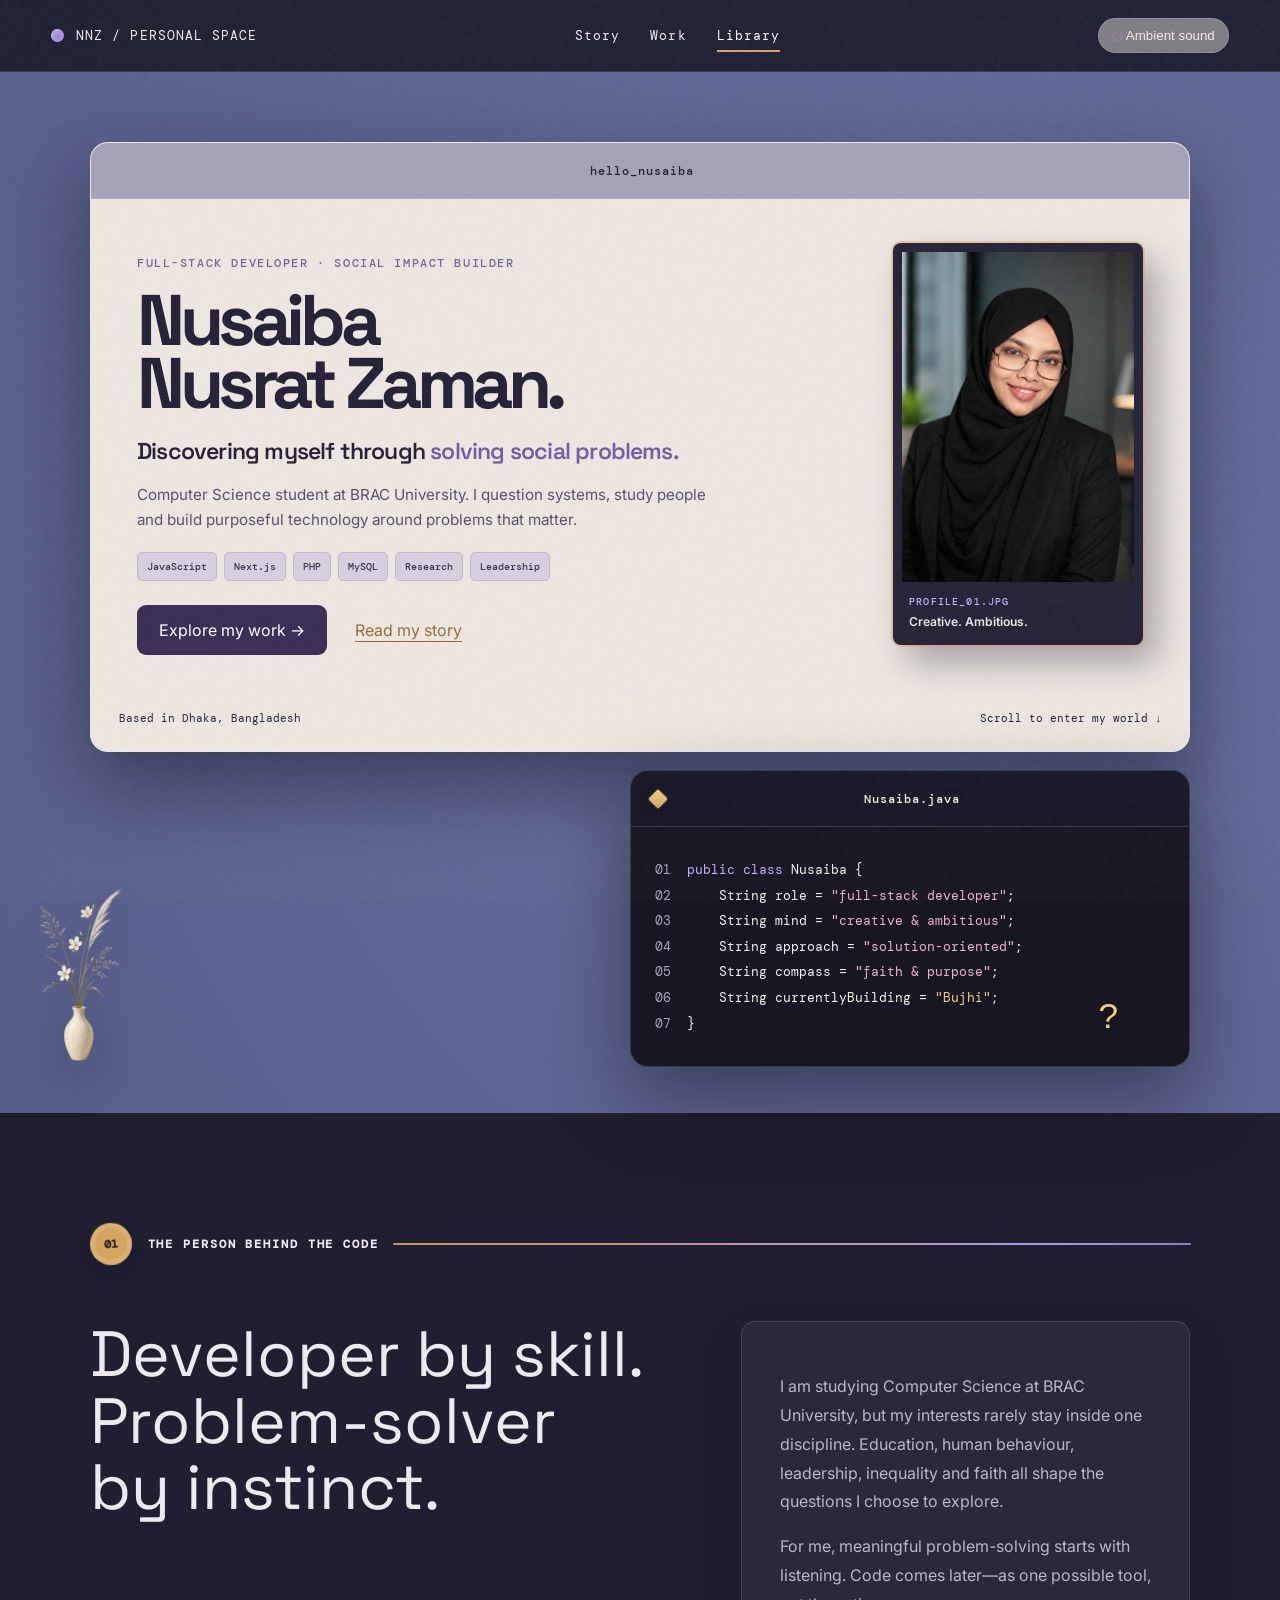
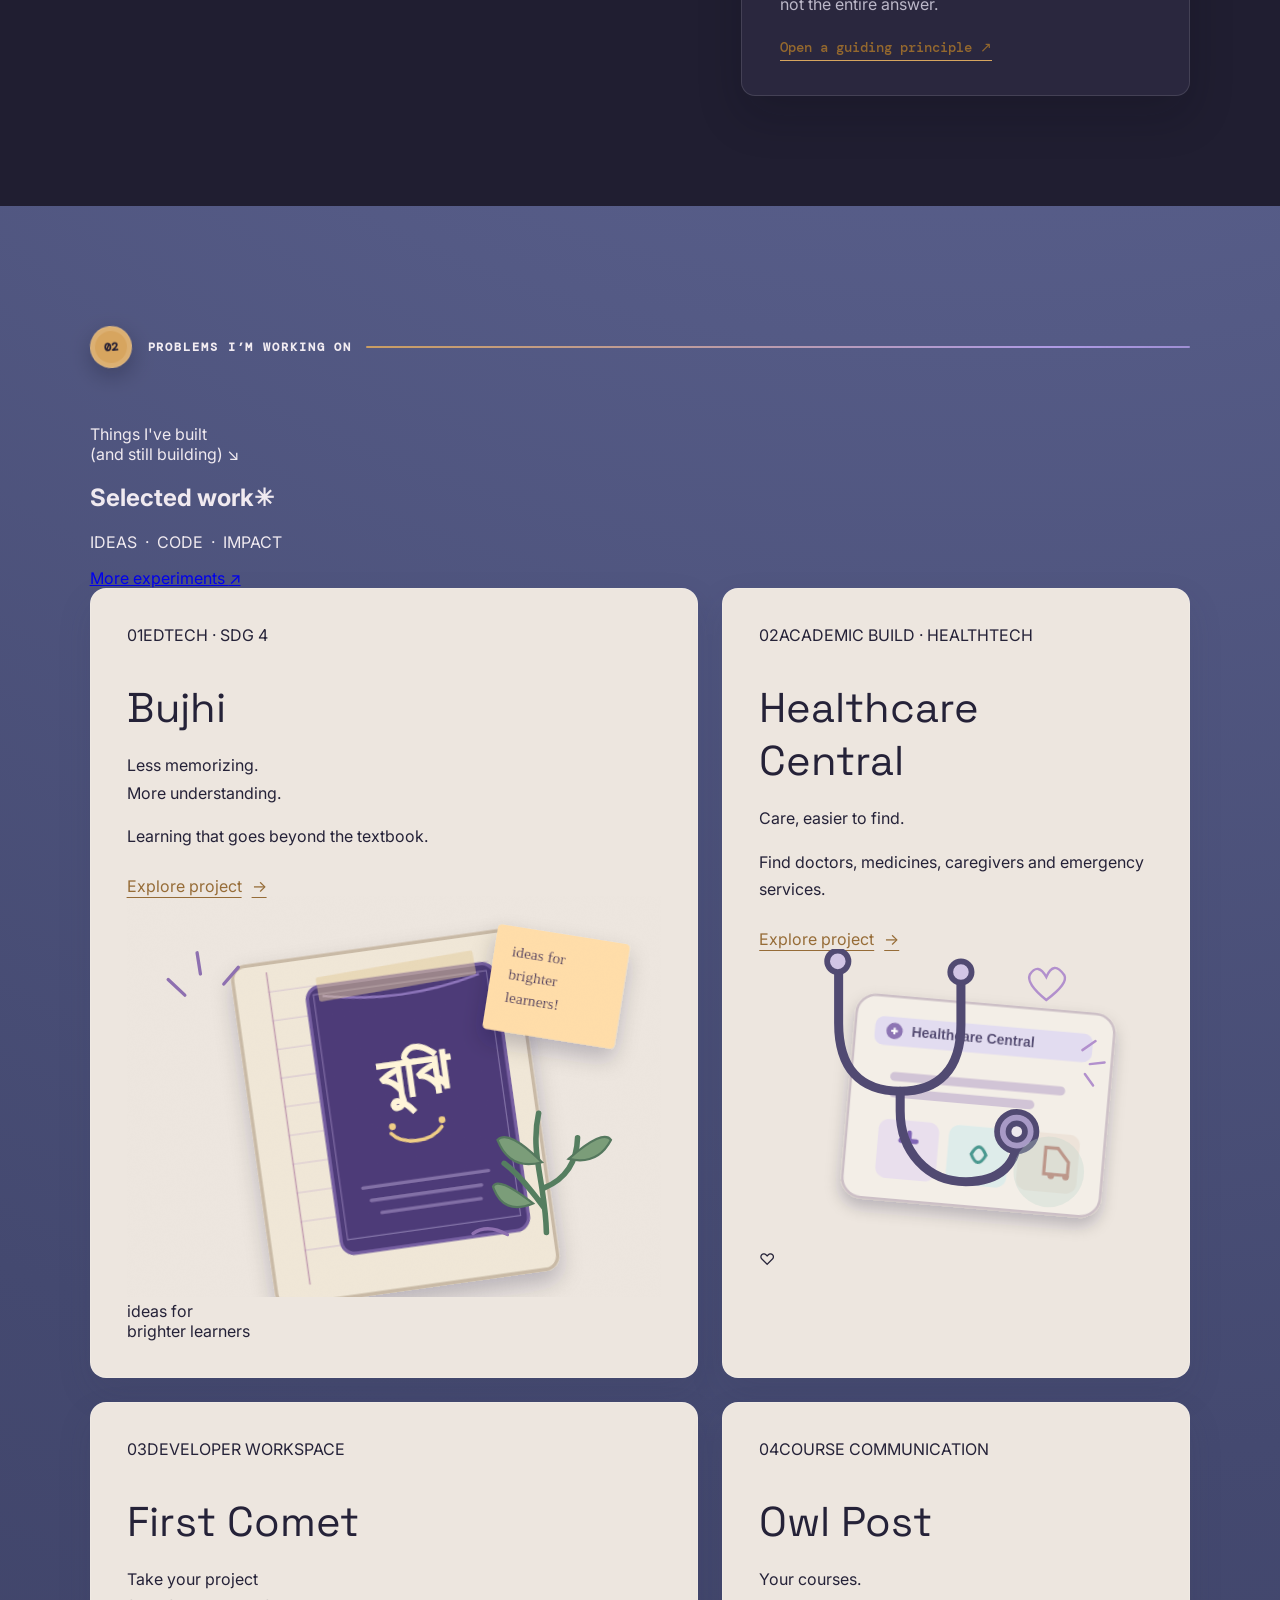
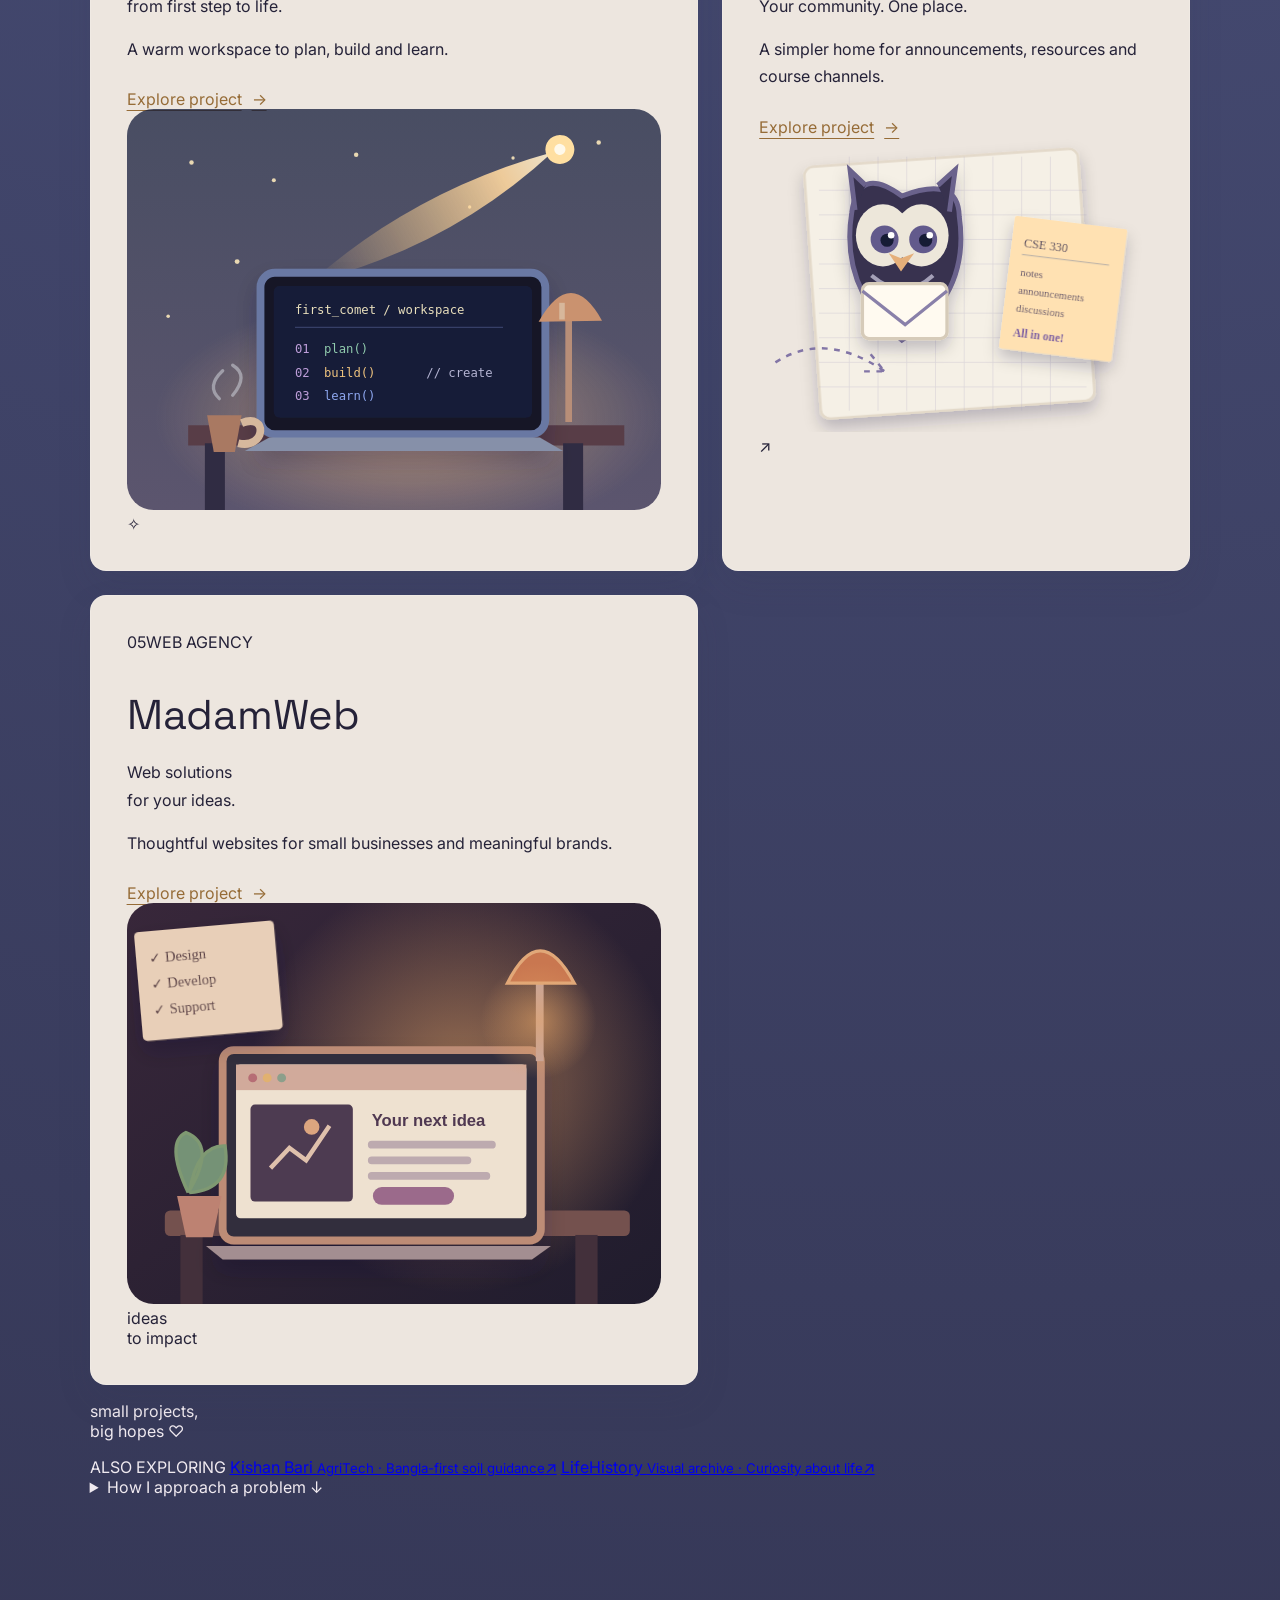
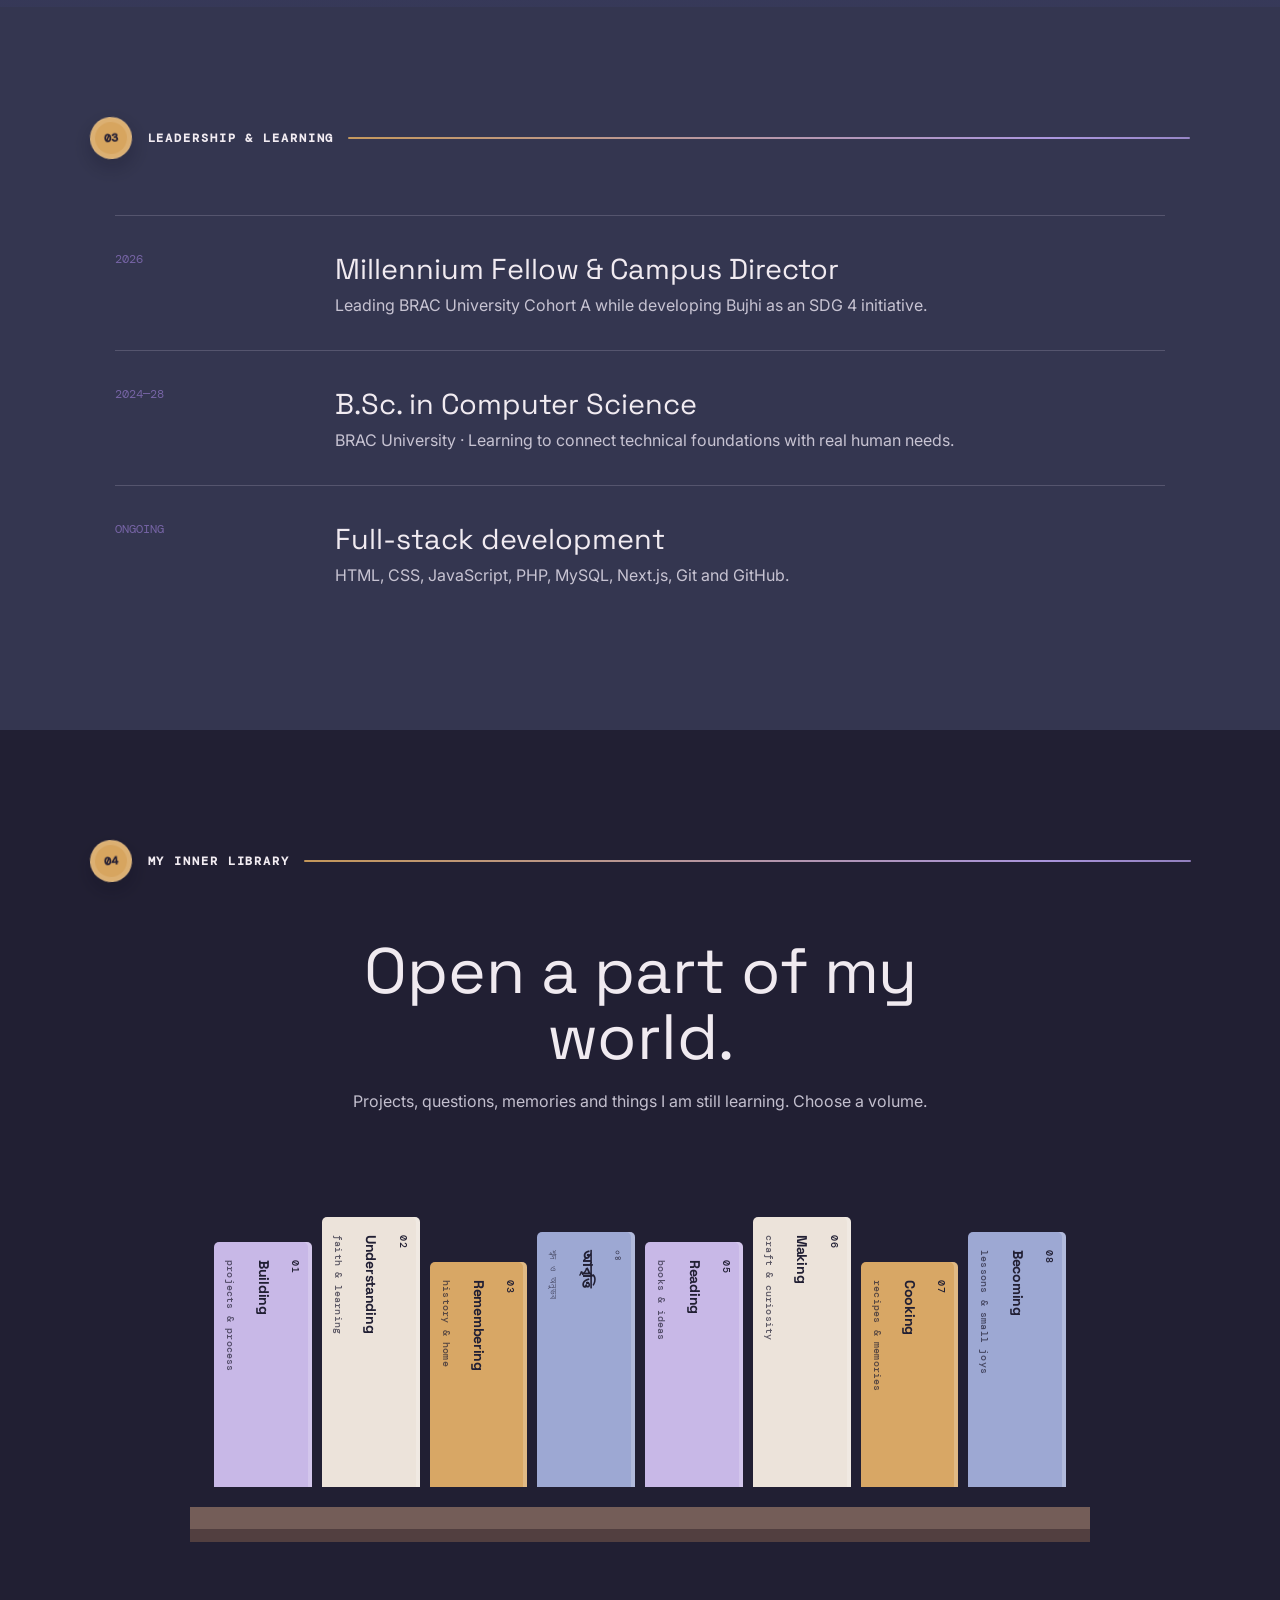
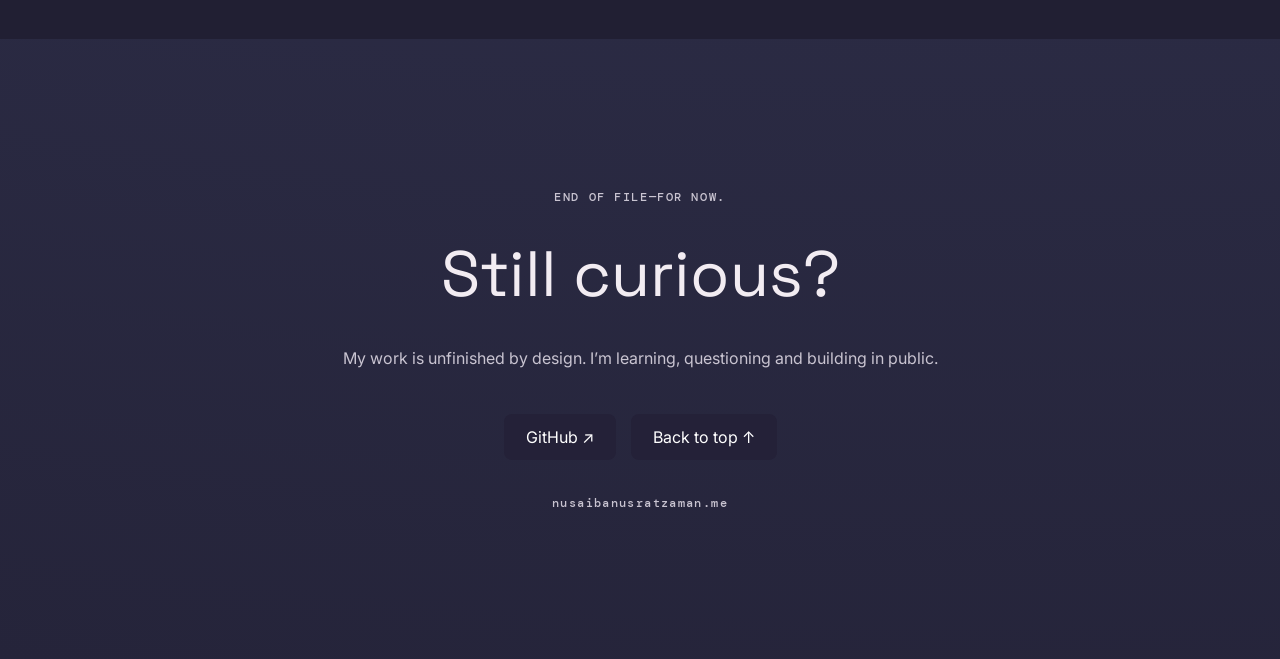
==== index.html @ 41da8a2a "Replace oversized work cards with five scrapbook project cards" ====
<!doctype html>
<html lang="en">
<head>
  <link rel="icon" type="image/png" sizes="512x512" href="/favicon.png">
  <link rel="shortcut icon" type="image/png" href="/favicon.png">
  <link rel="apple-touch-icon" sizes="512x512" href="/favicon.png">
  <link rel="canonical" href="https://nusaibanusratzaman.me/">
  <meta property="og:title" content="Nusaiba Nusrat Zaman — Full-Stack Developer">
<meta property="og:description" content="Discovering myself through solving social problems through technology, leadership and thoughtful action.">
<meta property="og:image" content="https://nusaibanusratzaman.me/assets/social-preview.png">
<meta property="og:url" content="https://nusaibanusratzaman.me/">
<meta property="og:type" content="website">

<meta name="twitter:card" content="summary_large_image">
<meta name="twitter:title" content="Nusaiba Nusrat Zaman — Full-Stack Developer">
<meta name="twitter:description" content="Discovering myself through solving social problems.">
<meta name="twitter:image" content="https://nusaibanusratzaman.me/assets/social-preview.png">
  <meta charset="UTF-8">
  <meta name="viewport" content="width=device-width, initial-scale=1">
  <meta name="description" content="Nusaiba Nusrat Zaman — full-stack developer exploring social problems through technology, leadership and thoughtful action.">
  <title>Nusaiba Nusrat Zaman — Full-Stack Developer</title>
  <link rel="preconnect" href="https://fonts.googleapis.com">
  <link rel="preconnect" href="https://fonts.gstatic.com" crossorigin>
  <link href="https://fonts.googleapis.com/css2?family=DM+Mono:wght@400;500&family=Inter:wght@400;500;600;700;800&family=Noto+Sans+Bengali:wght@400;600;700&family=Space+Grotesk:wght@500;600;700&display=swap" rel="stylesheet">
  <link rel="stylesheet" href="styles.css">
  <link rel="stylesheet" href="theme.css?v=section-label-3">
  <link rel="stylesheet" href="work-scrapbook.css?v=1">
</head>
<body>
  <div class="scroll-progress" id="scrollProgress" aria-hidden="true"></div>
  <div class="grain" aria-hidden="true"></div>
  <header class="topbar">
    <a class="brand" href="#home" aria-label="Go home"><span class="orb"></span>NNZ / PERSONAL SPACE</a>
    <nav aria-label="Main navigation">
      <a href="#story">Story</a><a href="#work">Work</a><a href="#thoughts">Library</a>
    </nav>
    <button class="sound-button" id="soundToggle" aria-pressed="false"><span>◌</span> Ambient sound</button>
  </header>

  <main id="home">
    <section class="hero section">
      <div class="hero-stage">
        <img class="left-vase" src="white-flower-vase.png" alt="" aria-hidden="true">
        <article class="window intro-window draggable-window" data-drag-label="Drag this window">
          <div class="window-bar intro-titlebar"><span aria-hidden="true"></span><span>hello_nusaiba</span></div>
          <div class="intro-body">
            <div class="hero-copy">
              <p class="eyebrow">FULL-STACK DEVELOPER · SOCIAL IMPACT BUILDER</p>
              <h1>Nusaiba<br>Nusrat Zaman.</h1>
              <p class="hero-belief">Discovering myself through <em>solving social problems.</em></p>
              <p class="lead">Computer Science student at BRAC University. I question systems, study people and build purposeful technology around problems that matter.</p>
              <div class="quick-skills"><span>JavaScript</span><span>Next.js</span><span>PHP</span><span>MySQL</span><span>Research</span><span>Leadership</span></div>
              <div class="hero-actions"><a class="primary" href="#work">Explore my work <span>→</span></a><a class="text-link" href="#story">Read my story</a></div>
            </div>
            <figure class="portrait-card">
              <div class="portrait-frame"><img src="assets/nusaiba-profile.jpg" alt="Portrait of Nusaiba Nusrat Zaman"></div>
              <figcaption><span>PROFILE_01.JPG</span><strong>Creative. Ambitious.</strong></figcaption>
            </figure>
          </div>
          <div class="window-foot"><span>Based in Dhaka, Bangladesh</span><span>Scroll to enter my world ↓</span></div>
        </article>

        <article class="window code-window draggable-window" aria-label="Developer profile" data-drag-label="Drag this window">
          <div class="window-bar dark code-titlebar"><span class="diamond-mark" aria-hidden="true"></span><span>Nusaiba.java</span><span></span></div>
          <pre><span class="muted">01</span>  <span class="violet">public class</span> Nusaiba {
<span class="muted">02</span>      String role = <span class="rose">"full-stack developer"</span>;
<span class="muted">03</span>      String mind = <span class="rose">"creative & ambitious"</span>;
<span class="muted">04</span>      String approach = <span class="rose">"solution-oriented"</span>;
<span class="muted">05</span>      String compass = <span class="rose">"faith & purpose"</span>;
<span class="muted">06</span>      String currentlyBuilding = <span class="gold">"Bujhi"</span>;
<span class="muted">07</span>  }</pre>
        </article>

        <button class="secret-star" id="secretStar" aria-label="A hidden surprise">?</button>
     <div class="secret-note" id="secretNote" role="status">
  Meh...
</div>
    </section>

    <section class="manifesto section" id="story">
      <div class="section-label"><span>01</span> THE PERSON BEHIND THE CODE</div>
      <div class="manifesto-grid">
        <h2>Developer by skill.<br>Problem-solver by instinct.</h2>
        <div>
          <p>I am studying Computer Science at BRAC University, but my interests rarely stay inside one discipline. Education, human behaviour, leadership, inequality and faith all shape the questions I choose to explore.</p>
          <p>For me, meaningful problem-solving starts with listening. Code comes later—as one possible tool, not the entire answer.</p>
          <button class="note-button" data-note="faith">Open a guiding principle ↗</button>
          <div class="principle-card" id="faith">
            <button aria-label="Close reflection">×</button>
            <span>SELECTED REFLECTION / 001</span>
            <blockquote>Faith gives direction to ambition: what I build should be useful, responsible and grounded in service rather than attention alone.</blockquote>
          </div>
        </div>
      </div>
    </section>


    <section class="work section scrapbook-work" id="work" aria-labelledby="selected-work-title">
      <div class="section-label"><span>02</span> PROBLEMS I’M WORKING ON</div>
      <div class="work-heading">
        <p class="work-margin-note" aria-hidden="true">Things I've built<br>(and still building) <span>↘</span></p>
        <div class="work-heading-copy">
          <h2 id="selected-work-title">Selected work<span class="work-sunburst" aria-hidden="true">✳</span></h2>
          <p>IDEAS &nbsp;·&nbsp; CODE &nbsp;·&nbsp; IMPACT</p>
        </div>
        <a class="work-see-all" href="#more-work">More experiments <span aria-hidden="true">↗</span></a>
      </div>

      <div class="project-grid scrapbook-grid" aria-label="Featured projects">
        <article class="project-card scrap-card scrap-bujhi" aria-labelledby="work-bujhi-title">
          <div class="paper-punch" aria-hidden="true"><i></i><i></i><i></i><i></i><i></i><i></i></div>
          <span class="scrap-tape tape-purple" aria-hidden="true"></span>
          <div class="scrap-topline"><span class="scrap-index">01</span><span>EDTECH · SDG 4</span></div>
          <div class="scrap-copy">
            <h3 id="work-bujhi-title">Bujhi</h3>
            <p class="scrap-tagline">Less memorizing.<br>More understanding.</p>
            <p class="scrap-description">Learning that goes beyond the textbook.</p>
            <a class="scrap-open" href="https://www.bujhi.page/" target="_blank" rel="noopener noreferrer" aria-label="Explore Bujhi (opens in new tab)">Explore project <span aria-hidden="true">→</span></a>
          </div>
          <img class="scrap-art" src="assets/work-bujhi.svg" alt="" loading="lazy" decoding="async">
          <span class="scrap-scribble scribble-bujhi" aria-hidden="true">ideas for<br>brighter learners</span>
        </article>

        <article class="project-card scrap-card scrap-health" aria-labelledby="work-health-title">
          <span class="scrap-tape tape-blue" aria-hidden="true"></span>
          <div class="scrap-topline"><span class="scrap-index">02</span><span>ACADEMIC BUILD · HEALTHTECH</span></div>
          <div class="scrap-copy">
            <h3 id="work-health-title">Healthcare<br>Central</h3>
            <p class="scrap-tagline">Care, easier to find.</p>
            <p class="scrap-description">Find doctors, medicines, caregivers and emergency services.</p>
            <a class="scrap-open" href="https://healthcare-system-m5q5.vercel.app/" target="_blank" rel="noopener noreferrer" aria-label="Explore Healthcare Central (opens in new tab)">Explore project <span aria-hidden="true">→</span></a>
          </div>
          <img class="scrap-art" src="assets/work-health.svg" alt="" loading="lazy" decoding="async">
          <span class="scrap-doodle health-heart" aria-hidden="true">♡</span>
        </article>

        <article class="project-card scrap-card scrap-comet" aria-labelledby="work-comet-title">
          <div class="scrap-topline"><span class="scrap-index">03</span><span>DEVELOPER WORKSPACE</span></div>
          <div class="scrap-copy">
            <h3 id="work-comet-title">First Comet</h3>
            <p class="scrap-tagline">Take your project<br>from first step to life.</p>
            <p class="scrap-description">A warm workspace to plan, build and learn.</p>
            <a class="scrap-open" href="https://firstcomet.awerminds.tech/" target="_blank" rel="noopener noreferrer" aria-label="Explore First Comet (opens in new tab)">Explore project <span aria-hidden="true">→</span></a>
          </div>
          <img class="scrap-art" src="assets/work-comet.svg" alt="" loading="lazy" decoding="async">
          <span class="scrap-comet-star" aria-hidden="true">✧</span>
        </article>

        <article class="project-card scrap-card scrap-owl" aria-labelledby="work-owl-title">
          <span class="scrap-clip" aria-hidden="true"></span>
          <div class="scrap-topline"><span class="scrap-index">04</span><span>COURSE COMMUNICATION</span></div>
          <div class="scrap-copy">
            <h3 id="work-owl-title">Owl Post</h3>
            <p class="scrap-tagline">Your courses.<br>Your community. One place.</p>
            <p class="scrap-description">A simpler home for announcements, resources and course channels.</p>
            <a class="scrap-open" href="https://awerminds.tech/owlpost/" target="_blank" rel="noopener noreferrer" aria-label="Explore Owl Post (opens in new tab)">Explore project <span aria-hidden="true">→</span></a>
          </div>
          <img class="scrap-art" src="assets/work-owl.svg" alt="" loading="lazy" decoding="async">
          <span class="scrap-airmail" aria-hidden="true">↗</span>
        </article>

        <article class="project-card scrap-card scrap-madam" aria-labelledby="work-madam-title">
          <span class="scrap-tape tape-coral" aria-hidden="true"></span>
          <div class="scrap-topline"><span class="scrap-index">05</span><span>WEB AGENCY</span></div>
          <div class="scrap-copy">
            <h3 id="work-madam-title">MadamWeb</h3>
            <p class="scrap-tagline">Web solutions<br>for your ideas.</p>
            <p class="scrap-description">Thoughtful websites for small businesses and meaningful brands.</p>
            <a class="scrap-open" href="https://madamweb.awerminds.tech/" target="_blank" rel="noopener noreferrer" aria-label="Explore MadamWeb (opens in new tab)">Explore project <span aria-hidden="true">→</span></a>
          </div>
          <img class="scrap-art" src="assets/work-madam.svg" alt="" loading="lazy" decoding="async">
          <span class="scrap-scribble scribble-madam" aria-hidden="true">ideas<br>to impact</span>
        </article>
      </div>

      <div class="work-after" id="more-work">
        <p class="work-after-note" aria-hidden="true">small projects,<br>big hopes ♡</p>
        <div class="other-work">
          <span class="other-work-label">ALSO EXPLORING</span>
          <a href="https://kishan-bari.vercel.app/" target="_blank" rel="noopener noreferrer">Kishan Bari <small>AgriTech · Bangla-first soil guidance</small><span aria-hidden="true">↗</span></a>
          <a href="https://lifehistory.nusaibanusratzaman.me" target="_blank" rel="noopener noreferrer">LifeHistory <small>Visual archive · Curiosity about life</small><span aria-hidden="true">↗</span></a>
        </div>
        <details class="work-process"><summary>How I approach a problem <span aria-hidden="true">↓</span></summary>
          <ol><li><b>Notice.</b> What feels unnecessarily difficult?</li><li><b>Question.</b> Who experiences the problem—and why?</li><li><b>Build.</b> What is the smallest useful intervention?</li><li><b>Learn.</b> What did reality prove wrong?</li></ol>
        </details>
      </div>
    </section>

    <section class="journey section">
      <div class="section-label"><span>03</span> LEADERSHIP & LEARNING</div>
      <div class="timeline">
        <article><time>2026</time><div><h3>Millennium Fellow & Campus Director</h3><p>Leading BRAC University Cohort A while developing Bujhi as an SDG 4 initiative.</p></div></article>
        <article><time>2024—28</time><div><h3>B.Sc. in Computer Science</h3><p>BRAC University · Learning to connect technical foundations with real human needs.</p></div></article>
        <article><time>ONGOING</time><div><h3>Full-stack development</h3><p>HTML, CSS, JavaScript, PHP, MySQL, Next.js, Git and GitHub.</p></div></article>
      </div>
    </section>

    <section class="books section" id="thoughts">
      <div class="section-label"><span>04</span> MY INNER LIBRARY</div>
      <div class="books-intro"><h2>Open a part of my world.</h2><p>Projects, questions, memories and things I am still learning. Choose a volume.</p></div>
      <div class="shelf personality-shelf" aria-label="Nusaiba's personal bookshelf">
        <a class="book b1" href="book.html?book=building"><span>01</span>Building<small>projects & process</small></a>
        <a class="book b2" href="book.html?book=understanding"><span>02</span>Understanding<small>faith & learning</small></a>
        <a class="book b3" href="book.html?book=remembering"><span>03</span>Remembering<small>history & home</small></a>
        <a class="book b4 bangla-book" href="book.html?book=reciting" lang="bn"><span>০৪</span>আবৃত্তি<small>শব্দ ও অনুভব</small></a>
        <a class="book b5" href="book.html?book=reading"><span>05</span>Reading<small>books & ideas</small></a>
        <a class="book b6" href="book.html?book=making"><span>06</span>Making<small>craft & curiosity</small></a>
        <a class="book b7 cooking-book" href="recipes.html"><span>07</span>Cooking<small>recipes & memories</small></a>
        <a class="book b8" href="book.html?book=becoming"><span>08</span>Becoming<small>lessons & small joys</small></a>
      </div>
    </section>

    <section class="contact section">
      <p class="eyebrow">END OF FILE—FOR NOW.</p>
      <h2>Still curious?</h2>
      <p>My work is unfinished by design. I’m learning, questioning and building in public.</p>
      <div class="contact-links"><a href="https://github.com/CodeArtisanNNZ" target="_blank" rel="noreferrer">GitHub ↗</a><a href="#home">Back to top ↑</a></div>
      <p class="visitor-line" id="visitorLine" hidden><span id="visitorCount">—</span> curious minds have visited</p>
      <p class="domain">nusaibanusratzaman.me</p>
    </section>
  </main>

  <div class="sound-panel" id="soundPanel">
    <span>AMBIENT SPACE</span>
    <button data-sound="brown">Brown noise</button><button data-sound="rain">Soft rain</button><button data-sound="wood">Wood chime</button>
    <label class="volume-control">Volume <input id="soundVolume" type="range" min="1" max="10" value="6" aria-label="Ambient sound volume"></label>
  </div>
  <script src="visitor-counter.js"></script>
  <script src="magic-effects.js?v=1"></script>
  <script src="script.js?v=ambient-fix-1"></script>
</body>
</html>
---- styles.css ----
:root{--peri:#b0b8dd;--cream:#f6ede4;--lav:#dedae7;--iris:#8b78b3;--slate:#43425d;--plum:#393653;--gold:#cfa26b;--ink:#29273d;--line:rgba(57,54,83,.22);--shadow:0 24px 55px rgba(45,43,72,.22)}*{box-sizing:border-box}html{scroll-behavior:smooth}body{margin:0;color:var(--plum);background:linear-gradient(135deg,#bac3e8 0%,#aeb7dc 46%,#c5c9e4 100%);font-family:Manrope,sans-serif;overflow-x:hidden}.grain{position:fixed;inset:0;pointer-events:none;opacity:.17;z-index:20;background-image:url("data:image/svg+xml,%3Csvg viewBox='0 0 180 180' xmlns='http://www.w3.org/2000/svg'%3E%3Cfilter id='n'%3E%3CfeTurbulence type='fractalNoise' baseFrequency='.9' numOctaves='4' stitchTiles='stitch'/%3E%3C/filter%3E%3Crect width='100%25' height='100%25' filter='url(%23n)' opacity='.22'/%3E%3C/svg%3E")}.topbar{height:72px;border-bottom:1px solid var(--line);display:flex;align-items:center;justify-content:space-between;padding:0 4vw;position:sticky;top:0;background:rgba(220,220,238,.8);backdrop-filter:blur(18px);z-index:15;font-family:"DM Mono",monospace;font-size:.82rem;letter-spacing:.08em}.brand{display:flex;gap:12px;align-items:center;color:inherit;text-decoration:none}.orb{width:13px;height:13px;border-radius:50%;background:var(--iris);box-shadow:inset 2px 2px 4px #bba8df}.topbar nav{display:flex;gap:30px}.topbar nav a,.sound-button{color:inherit;text-decoration:none}.sound-button{border:1px solid var(--line);background:rgba(246,237,228,.45);padding:9px 13px;border-radius:99px;cursor:pointer}.sound-button span{color:var(--iris)}.section{max-width:1440px;margin:auto;padding:110px 7vw}.hero{min-height:calc(100vh - 72px);padding-top:70px;position:relative}.desktop-rail{position:absolute;left:2vw;top:100px;width:90px;display:flex;flex-direction:column;gap:46px}.desktop-rail a{text-decoration:none;color:var(--plum);font-family:"DM Mono";font-size:.75rem;text-align:center}.folder-icon{font-size:2.2rem;color:var(--gold);display:block;margin-bottom:5px}.hero-stage{position:relative;max-width:1100px;margin:auto;min-height:650px}.window{background:var(--cream);border:1px solid rgba(255,255,255,.8);border-radius:18px;box-shadow:var(--shadow);overflow:hidden}.window-bar{height:56px;background:linear-gradient(90deg,var(--lav),#eee7ed);border-bottom:1px solid var(--line);display:grid;grid-template-columns:90px 1fr 30px;align-items:center;padding:0 20px;font:500 .78rem "DM Mono";letter-spacing:.08em}.window-bar>span:nth-child(2){text-align:center}.dots{display:flex;gap:8px}.dots i{width:13px;height:13px;border-radius:50%;background:#d47f8f;border:1px solid rgba(0,0,0,.13)}.dots i:nth-child(2){background:#edc476}.dots i:nth-child(3){background:#aaa7b4}.intro-window{width:73%;min-height:560px}.intro-body{padding:58px 64px 45px;position:relative}.portrait{float:right;margin:-25px -12px 24px 30px;width:124px;height:124px;border-radius:50%;border:7px solid #f4e7dd;background:radial-gradient(circle at 35% 25%,#cfc9e6,var(--iris));display:flex;flex-direction:column;align-items:center;justify-content:center;color:white;box-shadow:0 10px 24px rgba(67,66,93,.22)}.portrait span{font:2rem "Instrument Serif"}.portrait small{font:.5rem "DM Mono";letter-spacing:.12em}.eyebrow,.section-label,.tiny{font:500 .76rem "DM Mono";letter-spacing:.13em}.eyebrow{color:#74649d}.intro-body h1{font:400 clamp(3.2rem,6vw,6rem)/.94 "Instrument Serif";margin:20px 0 25px;letter-spacing:-.025em}.intro-body h1 em{color:var(--iris);font-weight:400}.lead{max-width:580px;font-size:1rem;line-height:1.75;color:#55516c}.hero-actions{display:flex;align-items:center;gap:28px;margin-top:35px}.primary{background:linear-gradient(110deg,#7660a8,#9f89ca);padding:15px 22px;color:white;border-radius:9px;text-decoration:none;min-width:190px;display:flex;justify-content:space-between}.text-link,.project-card a{color:#966c37;text-underline-offset:5px}.window-foot{height:48px;border-top:1px solid var(--line);padding:0 28px;display:flex;justify-content:space-between;align-items:center;font:.7rem "DM Mono"}.code-window{position:absolute;right:0;top:100px;width:45%;background:var(--slate);color:#f7f1ec}.window-bar.dark{background:rgba(34,33,55,.23);border-color:rgba(255,255,255,.15)}.code-window pre{margin:0;padding:34px 30px 40px;font:clamp(.72rem,1.2vw,.95rem)/2 "DM Mono";white-space:pre-wrap}.muted{color:#a7a6bc}.violet{color:#c7a9ff}.rose{color:#efb1cf}.gold{color:#f4d17e}.secret-star{position:absolute;right:6%;bottom:8%;border:0;background:none;color:#f2cf75;font-size:2.2rem;cursor:pointer;transition:.3s}.secret-star:hover{transform:rotate(90deg) scale(1.2)}.secret-note{position:absolute;right:0;bottom:0;background:var(--cream);border-radius:8px;padding:12px 16px;font:.7rem "DM Mono";opacity:0;transform:translateY(10px);transition:.3s;pointer-events:none}.secret-note.show{opacity:1;transform:none}.manifesto{background:var(--cream);max-width:none}.section-label{display:flex;align-items:center;gap:12px;margin-bottom:60px}.section-label span{color:var(--iris)}.manifesto-grid{max-width:1200px;margin:auto;display:grid;grid-template-columns:1.25fr 1fr;gap:90px}.manifesto h2,.books h2,.contact h2{font:400 clamp(2.7rem,5vw,5rem)/1.04 "Instrument Serif";margin:0}.manifesto-grid p,.books-intro p,.contact>p{line-height:1.8;color:#625e72}.note-button{border:0;border-bottom:1px solid var(--gold);background:transparent;color:#94682e;padding:4px 0;font:500 .85rem "DM Mono";cursor:pointer}.principle-card{max-width:620px;margin:50px auto 0;border:1px solid var(--line);background:#ebe4ef;padding:36px 45px;position:relative;display:none}.principle-card.open{display:block;animation:rise .45s ease}.principle-card button,.book-reader>button{position:absolute;right:18px;top:12px;border:0;background:none;font-size:1.6rem;cursor:pointer;color:var(--plum)}.principle-card span,.book-reader span{font:.68rem "DM Mono";letter-spacing:.12em}.principle-card blockquote{font:400 1.7rem/1.4 "Instrument Serif";margin:20px 0 0}.work{padding-top:120px}.project-grid{display:grid;grid-template-columns:1.3fr 1fr;gap:24px}.project-card{background:rgba(246,237,228,.88);border:1px solid rgba(255,255,255,.75);padding:36px;border-radius:16px;box-shadow:0 15px 35px rgba(57,54,83,.12);min-height:310px}.featured{grid-row:span 2}.project-top{display:flex;justify-content:space-between;font:.68rem "DM Mono";letter-spacing:.12em}.project-number{font:2rem "Instrument Serif";color:var(--iris)}.project-card h3{font:400 2.6rem "Instrument Serif";margin:36px 0 18px}.project-card p{line-height:1.7}.project-thesis{font:400 2.2rem/1.1 "Instrument Serif";color:#7462a1}.tags{display:flex;gap:8px;flex-wrap:wrap;margin:28px 0}.tags span{border:1px solid var(--line);border-radius:99px;padding:6px 10px;font:.65rem "DM Mono"}.project-card a{display:inline-flex;gap:10px;margin-top:10px}.idea-card{background:var(--slate);color:#f4edf1}.idea-card ol{list-style:none;padding:0;margin:25px 0 0}.idea-card li{display:grid;grid-template-columns:80px 1fr;gap:20px;padding:14px 0;border-bottom:1px solid rgba(255,255,255,.16)}.idea-card b{color:#e0bd76}.idea-card span{font-size:.83rem;line-height:1.5;color:#d5d2df}.journey{background:rgba(218,218,234,.45);max-width:none}.timeline{max-width:1050px;margin:auto}.timeline article{display:grid;grid-template-columns:180px 1fr;gap:40px;padding:35px 0;border-top:1px solid var(--line)}.timeline time{font:.75rem "DM Mono";color:#7664a5}.timeline h3{font:400 1.8rem "Instrument Serif";margin:0 0 8px}.timeline p{margin:0;color:#625e72}.books{background:var(--cream);max-width:none}.books-intro{text-align:center;max-width:700px;margin:0 auto 65px}.shelf{max-width:900px;margin:auto;min-height:315px;display:flex;align-items:flex-end;justify-content:center;gap:8px;border-bottom:22px solid #745d58;box-shadow:0 13px 0 #523f40}.book{border:0;border-radius:5px 5px 0 0;padding:25px 12px;writing-mode:vertical-rl;transform:rotate(180deg);font:500 .78rem/1.5 "DM Mono";letter-spacing:.06em;cursor:pointer;transition:.3s;box-shadow:inset -4px 0 rgba(255,255,255,.2)}.book:hover,.book:focus{transform:rotate(180deg) translateY(12px)}.b1{height:240px;background:#8b78b3;color:white}.b2{height:275px;background:#cfa26b;color:#3c3540}.b3{height:220px;background:#43425d;color:white}.b4{height:260px;background:#d6bccc;color:#453c51}.book-reader{display:none;max-width:720px;margin:60px auto 0;padding:45px 55px;background:#ede5ee;border:1px solid var(--line);position:relative}.book-reader.open{display:block;animation:rise .4s ease}.book-reader h3{font:400 2.5rem "Instrument Serif";margin:22px 0 12px}.book-reader p{line-height:1.8}.contact{text-align:center;min-height:620px;display:flex;flex-direction:column;justify-content:center}.contact h2{margin:20px 0}.contact-links{display:flex;gap:15px;justify-content:center;margin:25px}.contact-links a{background:var(--plum);color:white;padding:13px 22px;text-decoration:none;border-radius:8px}.domain{font:500 .72rem "DM Mono"!important;letter-spacing:.12em}.sound-panel{position:fixed;right:25px;bottom:25px;z-index:18;background:rgba(57,54,83,.94);color:white;border-radius:14px;padding:18px;box-shadow:var(--shadow);display:none;grid-template-columns:1fr 1fr;gap:8px}.sound-panel.open{display:grid}.sound-panel span{grid-column:1/-1;font:.62rem "DM Mono";letter-spacing:.12em;margin-bottom:4px}.sound-panel button{border:1px solid rgba(255,255,255,.2);background:transparent;color:white;border-radius:6px;padding:8px;cursor:pointer}.sound-panel button.active{background:var(--iris)}@keyframes rise{from{opacity:0;transform:translateY(12px)}to{opacity:1;transform:none}}@media(max-width:900px){.topbar nav{display:none}.section{padding:80px 6vw}.desktop-rail{display:none}.hero-stage{min-height:auto}.intro-window{width:100%}.code-window{position:relative;width:88%;margin:-20px 0 0 auto;top:auto}.intro-body{padding:42px 32px}.portrait{width:100px;height:100px}.manifesto-grid,.project-grid{grid-template-columns:1fr;gap:35px}.featured{grid-row:auto}.hero{padding-top:35px}.timeline article{grid-template-columns:100px 1fr}}@media(max-width:560px){.topbar{height:62px;padding:0 16px}.brand{font-size:.67rem}.sound-button{font-size:.65rem}.section{padding:65px 20px}.intro-body h1{font-size:3rem}.portrait{float:none;margin:-5px 0 25px}.hero-actions{align-items:flex-start;flex-direction:column}.code-window{width:96%;margin-top:-10px}.window-bar{grid-template-columns:70px 1fr 20px;padding:0 12px}.manifesto-grid{gap:25px}.project-card{padding:28px 22px}.timeline article{grid-template-columns:1fr;gap:10px}.shelf{justify-content:flex-start;overflow-x:auto;padding-left:20px}.book-reader{padding:38px 25px}.sound-panel{left:15px;right:15px;bottom:15px}}
---- theme.css ----
:root{--peri:#555c86;--cream:#f1e9e2;--lav:#8f90ad;--iris:#a58dde;--slate:#211f34;--plum:#242138;--gold:#d7a55f;--ink:#171522;--line:rgba(230,225,240,.18);--shadow:0 30px 80px rgba(13,12,24,.48)}
body{background:radial-gradient(circle at 76% 8%,#686f9f 0,#444970 38%,#25243a 100%);font-family:Inter,sans-serif}.topbar{background:rgba(25,24,40,.88);color:#f3edf2;border-color:rgba(255,255,255,.12)}.hero{color:#f4edf1}.hero-stage{min-height:820px}.window{border-color:rgba(255,255,255,.16)}.intro-window{width:82%;min-height:610px;background:#eee7e1;color:#242138}.window-bar{background:#a4a2b9}.intro-body{padding:44px 46px 38px;display:grid;grid-template-columns:minmax(0,1fr) 250px;gap:38px;align-items:center}.intro-body h1,.manifesto h2,.books h2,.contact h2,.principle-card blockquote,.project-number,.project-card h3,.project-thesis,.timeline h3,.book-reader h3{font-family:"Space Grotesk",sans-serif}.intro-body h1{font-size:clamp(3.1rem,5.6vw,5.8rem);font-weight:700;line-height:.88;letter-spacing:-.075em;margin:18px 0 22px}.hero-belief{max-width:600px;font:600 clamp(1.15rem,1.8vw,1.55rem)/1.25 "Space Grotesk";letter-spacing:-.035em;margin:0 0 16px}.hero-belief em{color:#745ca6;font-style:normal}.lead{font-size:.95rem;line-height:1.65}.portrait-card{position:relative;z-index:2;margin:0;transform:rotate(2deg);background:#262338;padding:9px 9px 16px;border-radius:7px;box-shadow:14px 18px 35px rgba(30,27,49,.28);align-self:start}.portrait-frame{height:330px;overflow:hidden;background:#191724}.portrait-frame img{width:100%;height:100%;display:block;object-fit:cover;object-position:center 22%;filter:saturate(.9) contrast(1.03)}.portrait-card figcaption{color:#e9e3e9;padding:13px 7px 0;display:flex;flex-direction:column;gap:6px}.portrait-card figcaption span{font:500 .61rem "DM Mono";letter-spacing:.12em;color:#c9b0ff}.portrait-card figcaption strong{font:600 .76rem Inter,sans-serif}.quick-skills{display:flex;flex-wrap:wrap;gap:7px;margin-top:20px}.quick-skills span{font:500 .65rem "DM Mono";padding:7px 9px;border-radius:5px;background:#d7d0df;color:#3a3250;border:1px solid #c2b8cc}.hero-actions{margin-top:24px}.primary{background:#392e55}.code-window{right:-2%;top:500px;width:43%;background:#171622}.code-window pre{padding:30px 24px;font-size:clamp(.67rem,1vw,.84rem)}.manifesto{background:#201e31;color:#eee8ef}.manifesto-grid p{color:#bbb7c8}.principle-card{background:#2d2941;border-color:rgba(255,255,255,.15)}.work{color:#f0eaf0}.project-card{background:#ede6df;color:#252238;border-color:rgba(255,255,255,.16)}.idea-card{background:#171622;color:#eee8ef}.journey{background:#343650;color:#f1ebf1}.timeline p{color:#c7c3d2}.books{background:#211f33;color:#f0eaf0}.books-intro p{color:#c3bfce}.book-reader{background:#302d45}.contact{color:#f2ecf2}.contact>p{color:#c9c4d1}.sound-panel{background:rgba(20,18,31,.97)}.section-label{color:var(--gold)}
@media(max-width:900px){.intro-window{width:100%}.intro-body{grid-template-columns:minmax(0,1fr) 210px;padding:38px 30px}.portrait-frame{height:290px}.code-window{width:76%;right:auto;margin-left:auto;top:auto}}
@media(max-width:660px){.intro-body{grid-template-columns:1fr}.portrait-card{grid-row:1;width:min(78vw,280px);justify-self:center;transform:rotate(1deg)}.portrait-frame{height:340px}.intro-body h1{font-size:3.25rem}.hero-belief{font-size:1.15rem}.window-foot{height:auto;min-height:48px;gap:12px;padding:12px 18px;align-items:flex-start;flex-direction:column}.code-window{width:96%}}

.hero-flowers{position:absolute;width:155px;height:auto;right:-28px;bottom:8px;z-index:5;opacity:.72;pointer-events:none;filter:drop-shadow(0 12px 18px rgba(10,9,20,.2));animation:flowerFloat 8s ease-in-out infinite}.intro-window,.code-window{position:relative;z-index:3}.secret-star,.secret-note{z-index:7}.books{position:relative;overflow:hidden}.shelf-flowers{position:absolute;width:135px;height:auto;right:-38px;bottom:5px;opacity:.38;pointer-events:none;transform:scaleX(-1);filter:saturate(.85)}.portrait-card{box-shadow:0 0 0 2px rgba(215,165,95,.45),14px 18px 35px rgba(30,27,49,.34)}@keyframes flowerFloat{0%,100%{transform:translateY(0) rotate(-1deg)}50%{transform:translateY(-4px) rotate(1deg)}}@media(max-width:900px){.hero-flowers{width:120px;right:-12px;bottom:-20px}.shelf-flowers{width:110px;right:-36px}}@media(max-width:560px){.hero-flowers{width:92px;right:-8px;bottom:-30px;opacity:.6}.shelf-flowers{opacity:.25}}

.hero-flowers,.shelf-flowers{display:none}.left-vase{position:absolute;width:145px;height:auto;left:-82px;bottom:-2px;z-index:5;pointer-events:none;filter:drop-shadow(0 14px 20px rgba(8,7,16,.24))}.manifesto-grid>div{background:#2a273e;border:1px solid rgba(255,255,255,.12);border-radius:14px;padding:34px 38px;box-shadow:0 20px 45px rgba(10,9,20,.2)}.principle-card{max-width:none;margin:26px 0 0;padding:28px 32px;background:#37324d;border-radius:10px}.principle-card blockquote{font-size:1.12rem;line-height:1.55}.principle-card.open{display:block}@media(max-width:900px){.left-vase{width:110px;left:-32px;bottom:-45px}.manifesto-grid>div{padding:28px}}@media(max-width:560px){.left-vase{width:82px;left:-18px;bottom:-48px}.manifesto-grid>div{padding:24px 20px}}

/* Stable layout: prevent the floating code card from entering the About section. */
.hero-stage{min-height:680px}
.intro-window{position:relative;z-index:3}
.code-window{position:absolute;z-index:4;right:-2%;top:125px;width:43%}
.left-vase{width:118px;left:-70px;bottom:3px}
.manifesto{position:relative;z-index:2}
.manifesto-grid{align-items:start}
.manifesto-grid>h2{position:relative;z-index:1}
@media(max-width:900px){.hero-stage{min-height:auto}.code-window{position:relative;right:auto;top:auto;width:76%;margin:-18px 0 0 auto}.left-vase{width:95px;left:-25px;bottom:-35px}}
@media(max-width:560px){.code-window{width:96%}.left-vase{width:72px;left:-10px;bottom:-35px}}

/* Interaction layer */
.scroll-progress{position:fixed;inset:0 0 auto;height:3px;background:linear-gradient(90deg,var(--gold),#b9a2ef);transform:scaleX(0);transform-origin:left;z-index:100;pointer-events:none}
.reveal-item{opacity:0;transform:translateY(28px);transition:opacity .7s ease,transform .7s cubic-bezier(.2,.8,.2,1)}.reveal-item.revealed{opacity:1;transform:none}.project-grid .reveal-item:nth-child(2){transition-delay:.1s}.project-grid .reveal-item:nth-child(3){transition-delay:.2s}
.topbar nav a{position:relative}.topbar nav a:after{content:"";position:absolute;left:0;right:100%;bottom:-8px;height:2px;background:var(--gold);transition:right .25s ease}.topbar nav a:hover:after,.topbar nav a.active:after{right:0}.topbar nav a.active{color:#fff}
.draggable-window{transform:translate(var(--drag-x,0),var(--drag-y,0));transition:box-shadow .22s ease}.draggable-window .window-bar{cursor:grab;touch-action:none;user-select:none}.draggable-window.dragging{box-shadow:0 40px 95px rgba(8,7,18,.62)}.draggable-window.dragging .window-bar{cursor:grabbing}
.project-card{transition:border-color .25s ease,box-shadow .25s ease;position:relative;overflow:hidden}.project-card:before{content:"";position:absolute;inset:0;background:linear-gradient(120deg,transparent,rgba(255,255,255,.16),transparent);opacity:0;transition:opacity .25s;pointer-events:none}.project-card:hover:before{opacity:1}.project-card:hover{border-color:rgba(215,165,95,.65);box-shadow:0 28px 60px rgba(11,10,22,.28)}.project-card>*{position:relative;z-index:1}
.book{transition:transform .25s cubic-bezier(.2,.9,.25,1),filter .25s,box-shadow .25s;transform-origin:bottom}.book:hover,.book:focus-visible{transform:translateY(-18px) rotate(-1deg);filter:brightness(1.08);box-shadow:8px 12px 18px rgba(9,8,18,.3)}.book:active{transform:translateY(-10px) scale(.98)}
.secret-star{transition:transform .3s,color .3s,text-shadow .3s}.secret-star:hover{transform:rotate(35deg) scale(1.35);color:#ffe8a8;text-shadow:0 0 20px rgba(255,224,150,.8)}
.primary,.note-button,.contact-links a,.sound-button{transition:transform .2s ease,box-shadow .2s ease,background .2s ease}.primary:hover,.note-button:hover,.contact-links a:hover{transform:translateY(-3px)}.primary:hover{box-shadow:0 12px 28px rgba(49,39,78,.3)}
@media(max-width:900px),(pointer:coarse){.draggable-window{transform:none}.draggable-window .window-bar{cursor:default}.project-card:before{display:none}}
@media(prefers-reduced-motion:reduce){html{scroll-behavior:auto}.reveal-item{opacity:1;transform:none;transition:none}.project-card,.book,.secret-star,.primary,.note-button,.contact-links a{transition:none!important}}

/* Organized hero: identity stays below the portrait instead of covering it. */
.hero-stage{display:flex;flex-direction:column;align-items:flex-start;min-height:auto}
.intro-window{width:100%;transform:none}
.portrait-card{transform:none;border-radius:8px}
.code-window{position:relative;inset:auto;width:min(560px,58%);margin:24px 0 0 auto;transform:none}
.draggable-window{transform:translate(var(--drag-x,0),var(--drag-y,0))}

/* Eight aligned volumes; movement stays tidy and intentional. */
.personality-shelf{display:grid;grid-template-columns:repeat(8,minmax(72px,1fr));align-items:end;gap:10px;padding:36px 24px 20px;min-height:315px}
.personality-shelf .book{width:100%;height:230px;margin:0;border-radius:5px 5px 0 0;padding:18px 10px;display:flex;flex-direction:column;justify-content:space-between;align-items:flex-start;text-align:left;text-decoration:none;color:#211f33;font-family:"Space Grotesk",sans-serif;font-size:clamp(.8rem,1.1vw,1rem);font-weight:700;line-height:1.1;letter-spacing:-.02em;writing-mode:vertical-rl;transform:none}
.personality-shelf .book span{font:500 .65rem "DM Mono";letter-spacing:.08em}.personality-shelf .book small{font:500 .64rem "DM Mono";opacity:.7;letter-spacing:.02em}.personality-shelf .b1,.personality-shelf .b5{height:245px;background:#c8b8e7}.personality-shelf .b2,.personality-shelf .b6{height:270px;background:#ece3da}.personality-shelf .b3,.personality-shelf .b7{height:225px;background:#d8a765}.personality-shelf .b4,.personality-shelf .b8{height:255px;background:#9da8d3}.personality-shelf .book:hover,.personality-shelf .book:focus-visible{transform:translateY(-12px);outline:2px solid #f4d79e;outline-offset:3px}.bangla-book{font-family:"Noto Sans Bengali",Inter,sans-serif!important}.reader-link{display:inline-flex;margin-top:18px;color:#f4cf91;text-decoration:none;font-weight:650}.reader-link:hover{text-decoration:underline}
@media(max-width:900px){.code-window{width:76%;margin:24px 0 0 auto}.personality-shelf{grid-template-columns:repeat(4,1fr);align-items:end;gap:12px}.personality-shelf .book{height:160px!important;writing-mode:horizontal-tb;justify-content:flex-start;gap:14px}.personality-shelf .book small{margin-top:auto}}
@media(max-width:560px){.code-window{width:100%;margin-top:18px}.personality-shelf{grid-template-columns:repeat(2,1fr);padding:24px 14px}.personality-shelf .book{height:145px!important;font-size:1rem}.topbar nav a[href="recipes.html"]{display:none}}
.volume-control{display:flex;align-items:center;gap:9px;width:100%;margin-top:8px;font:500 .68rem "DM Mono";color:#cac4d2}.volume-control input{width:100%;accent-color:var(--gold)}
.visitor-line{font:500 .76rem "DM Mono"!important;letter-spacing:.04em;color:#d9c191!important;margin-top:26px!important}.visitor-line span{color:#fff;font-size:1rem}

.fairy-dust{position:fixed;z-index:9999;left:0;top:0;width:var(--dust-size);height:var(--dust-size);border-radius:50%;background:var(--dust-color);box-shadow:0 0 7px var(--dust-color),0 0 13px var(--dust-color);pointer-events:none;animation:fairyFloat .62s ease-out forwards}.fairy-burst{animation-duration:.82s}@keyframes fairyFloat{0%{opacity:1;transform:translate(-50%,-50%) scale(1.25)}100%{opacity:0;transform:translate(calc(-50% + var(--dust-x)),calc(-50% + var(--dust-y))) scale(.15)}}@media(prefers-reduced-motion:reduce){.fairy-dust{display:none!important}}
.hero{min-height:auto;padding-bottom:46px}.hero-stage{gap:0}.code-window{margin-top:18px}.secret-star{bottom:30px}
.secret-note {
  background: #f6ede4;
  color: #393653;
  border: 1px solid rgba(207, 162, 107, 0.55);
  box-shadow: 0 14px 35px rgba(10, 8, 24, 0.3);
  max-width: 320px;
  line-height: 1.6;
}
/* Keep the process card organized below all three projects */
.idea-card {
  grid-column: 1 / -1;
  min-height: auto;
}

@media (max-width: 900px) {
  .idea-card {
    grid-column: auto;
  }
}


/* Editorial section markers v2 */
.intro-window .intro-titlebar{
  grid-template-columns:34px 1fr 30px;
}

.section-label{
  position:relative;
  display:grid;
  grid-template-columns:44px max-content minmax(70px,1fr);
  align-items:center;
  gap:14px;
  margin-bottom:56px;
  color:#eee8ef;
  font:600 .74rem "DM Mono",monospace;
  letter-spacing:.16em;
  text-transform:uppercase;
  isolation:isolate;
}

.section-label span{
  width:42px;
  height:42px;
  display:grid;
  place-items:center;
  border-radius:50%;
  background:var(--gold);
  color:#241f34;
  border:1px solid rgba(255,255,255,.22);
  box-shadow:0 8px 22px rgba(8,7,18,.25), inset 0 0 0 4px rgba(255,255,255,.12);
  font:700 .72rem "DM Mono",monospace;
  letter-spacing:.04em;
  opacity:0;
  transform:rotate(-10deg) scale(.72);
}

.section-label::after{
  content:"";
  display:block;
  height:2px;
  border-radius:999px;
  background:linear-gradient(90deg,var(--gold) 0%,#b9a2ef 38%,rgba(185,162,239,.08) 78%);
  background-size:220% 100%;
  transform:scaleX(0);
  transform-origin:left center;
  opacity:.9;
}

.section-label.revealed span{
  animation:sectionNumberPop .62s cubic-bezier(.18,.9,.25,1.35) both,
            sectionNumberFloat 4.2s ease-in-out 1s infinite;
}

.section-label.revealed::after{
  animation:sectionRuleGrow .9s cubic-bezier(.18,.8,.22,1) .12s both,
            sectionRuleSweep 3.4s linear 1s infinite;
}

.manifesto .section-label{
  color:#f0e9ef;
}

.work .section-label,
.books .section-label,
.journey .section-label{
  color:#f2ecf2;
}

@keyframes sectionNumberPop{
  from{opacity:0;transform:translateY(10px) rotate(-16deg) scale(.55)}
  to{opacity:1;transform:translateY(0) rotate(-5deg) scale(1)}
}

@keyframes sectionNumberFloat{
  0%,100%{transform:translateY(0) rotate(-5deg)}
  50%{transform:translateY(-4px) rotate(2deg)}
}

@keyframes sectionRuleGrow{
  from{transform:scaleX(0);opacity:.25}
  to{transform:scaleX(1);opacity:.9}
}

@keyframes sectionRuleSweep{
  from{background-position:100% 0}
  to{background-position:-120% 0}
}

@media(max-width:560px){
  .section-label{
    grid-template-columns:38px minmax(0,max-content) 1fr;
    gap:10px;
    margin-bottom:42px;
    font-size:.64rem;
    letter-spacing:.12em;
  }
  .section-label span{
    width:36px;
    height:36px;
    font-size:.64rem;
  }
}

@media(prefers-reduced-motion:reduce){
  .section-label span{opacity:1;transform:none}
  .section-label::after{transform:scaleX(1);animation:none!important}
  .section-label.revealed span{animation:none!important}
}

/* Code window diamond marker */
.code-titlebar{
  grid-template-columns:34px 1fr 30px;
}

.diamond-mark{
  width:14px;
  height:14px;
  display:inline-block;
  justify-self:start;
  transform:rotate(45deg);
  border-radius:2px;
  background:linear-gradient(135deg,#f3d27a 0%,#cfa26b 100%);
  box-shadow:0 0 0 1px rgba(255,255,255,.12),0 6px 14px rgba(0,0,0,.22);
}
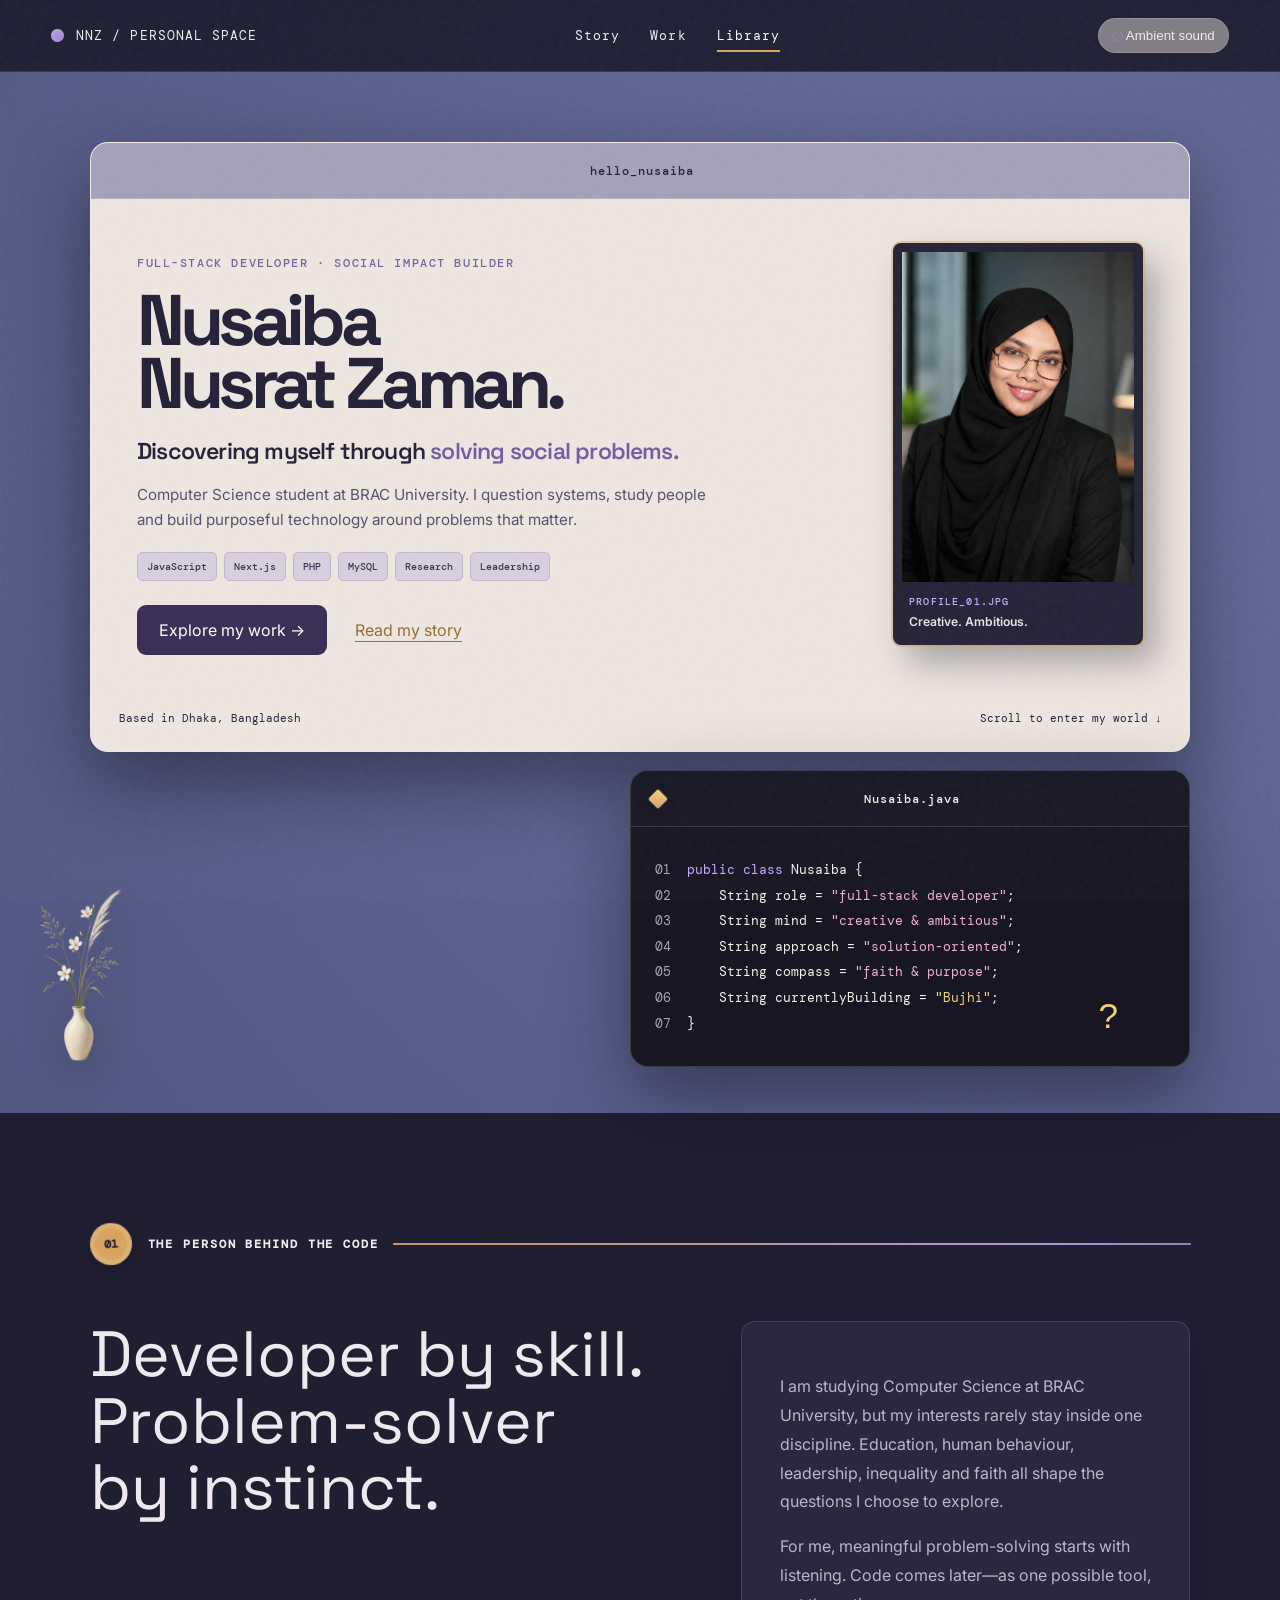
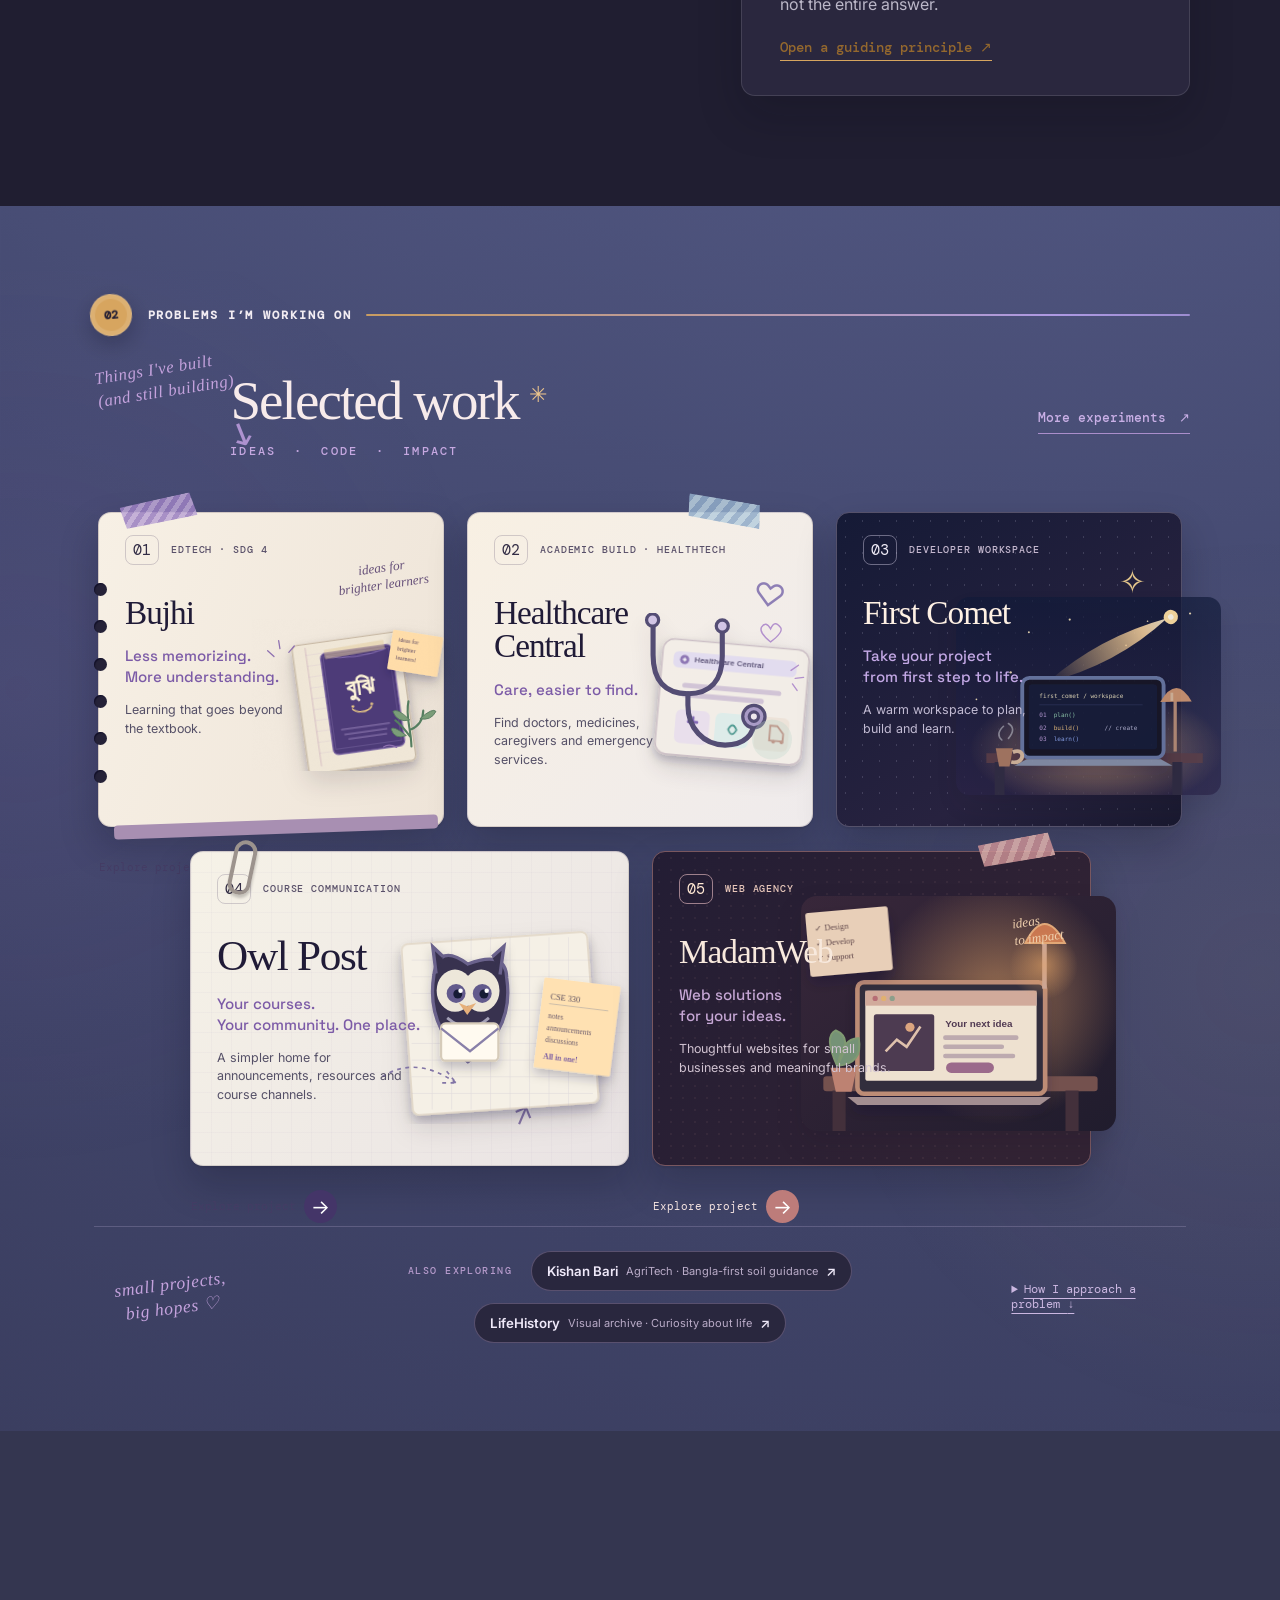
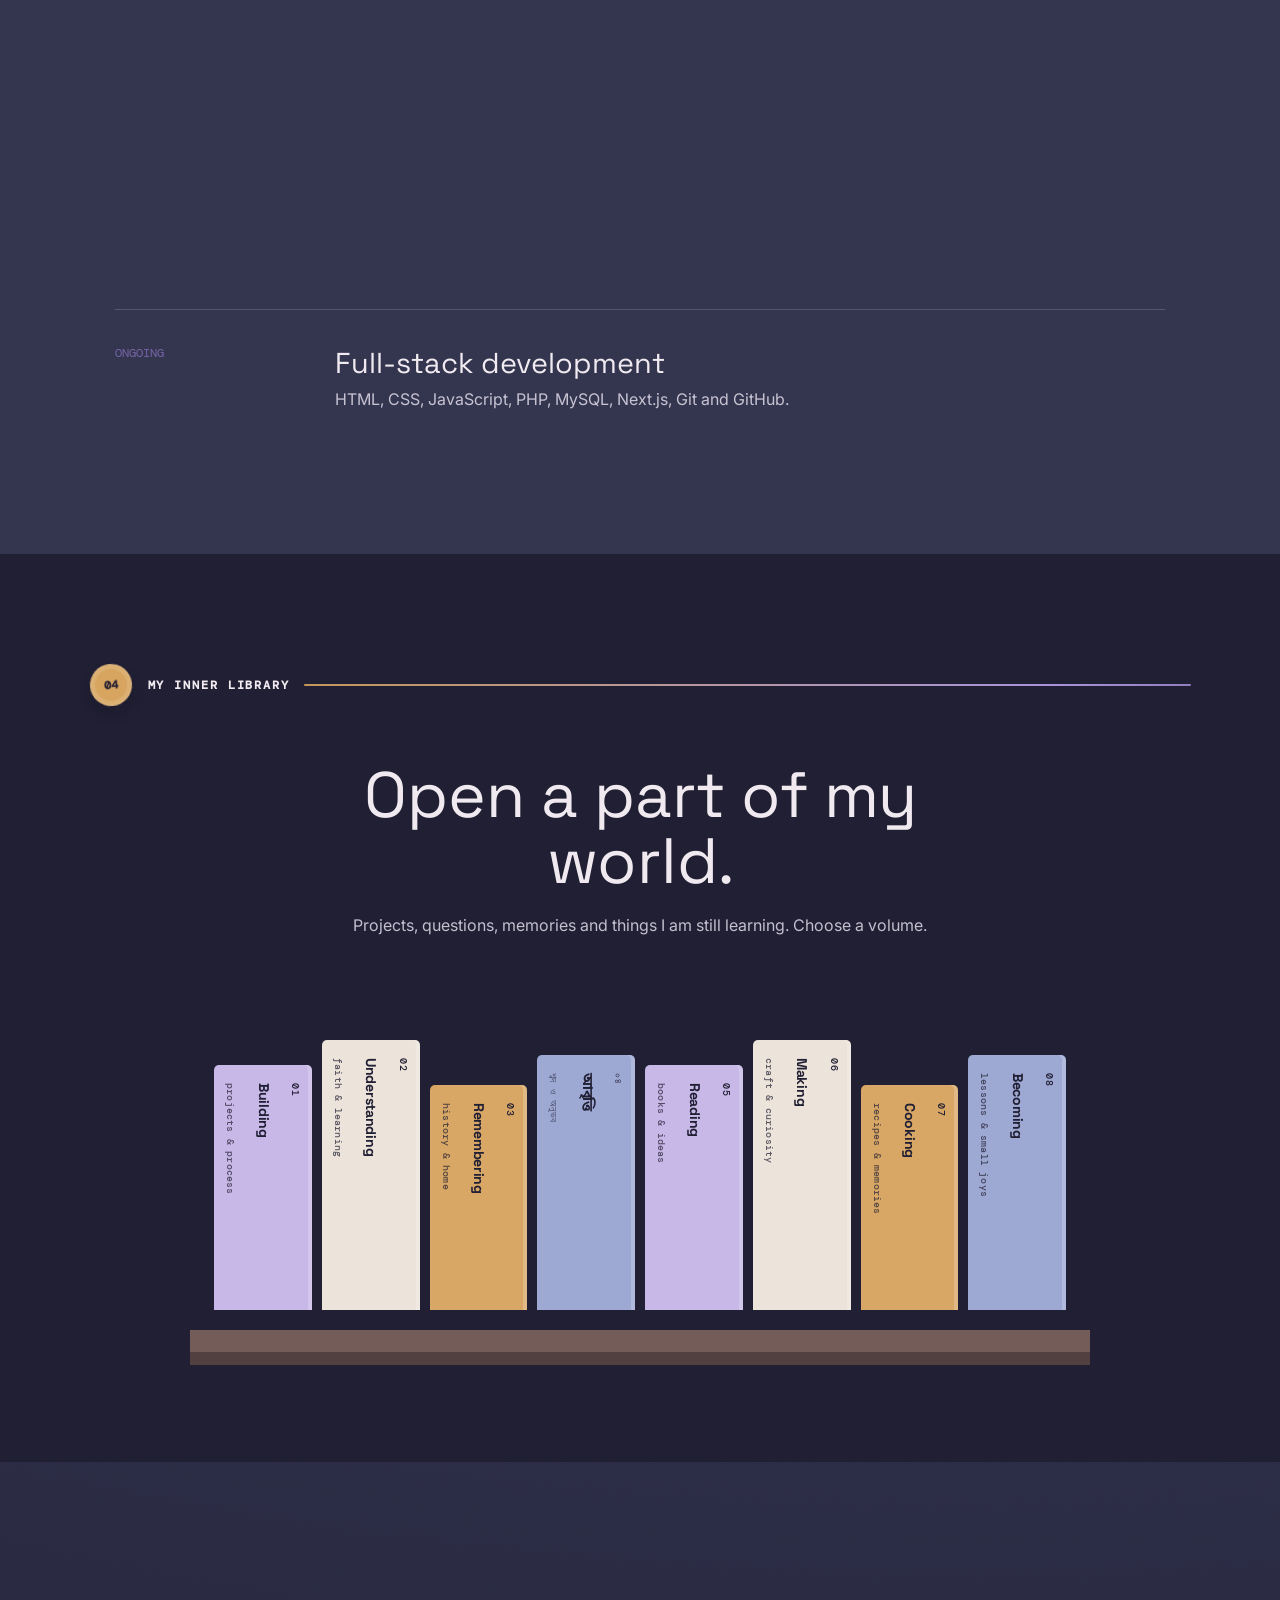
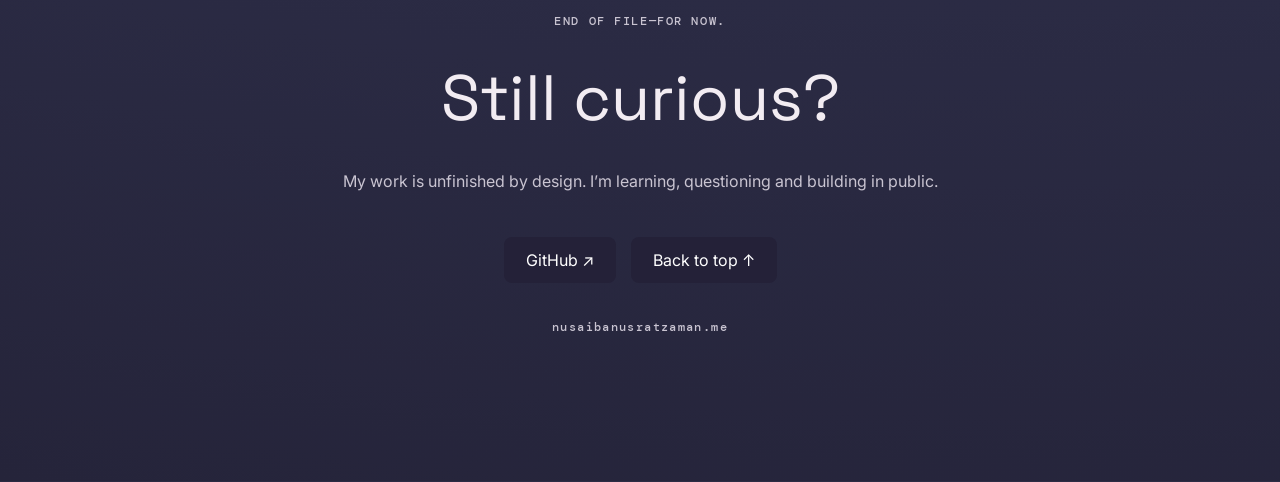
==== commit 72cc8783: "Anchor featured project links to card bottom for reliable layout" ====
--- a/index.html
+++ b/index.html
@@ -115,8 +115,8 @@
             <h3 id="work-bujhi-title">Bujhi</h3>
             <p class="scrap-tagline">Less memorizing.<br>More understanding.</p>
             <p class="scrap-description">Learning that goes beyond the textbook.</p>
-            <a class="scrap-open" href="https://www.bujhi.page/" target="_blank" rel="noopener noreferrer" aria-label="Explore Bujhi (opens in new tab)">Explore project <span aria-hidden="true">→</span></a>
-          </div>
+            </div>
+          <a class="scrap-open" href="https://www.bujhi.page/" target="_blank" rel="noopener noreferrer" aria-label="Explore Bujhi (opens in new tab)">Explore project <span aria-hidden="true">→</span></a>
           <img class="scrap-art" src="assets/work-bujhi.svg" alt="" loading="lazy" decoding="async">
           <span class="scrap-scribble scribble-bujhi" aria-hidden="true">ideas for<br>brighter learners</span>
         </article>
@@ -128,8 +128,8 @@
             <h3 id="work-health-title">Healthcare<br>Central</h3>
             <p class="scrap-tagline">Care, easier to find.</p>
             <p class="scrap-description">Find doctors, medicines, caregivers and emergency services.</p>
-            <a class="scrap-open" href="https://healthcare-system-m5q5.vercel.app/" target="_blank" rel="noopener noreferrer" aria-label="Explore Healthcare Central (opens in new tab)">Explore project <span aria-hidden="true">→</span></a>
-          </div>
+            </div>
+          <a class="scrap-open" href="https://healthcare-system-m5q5.vercel.app/" target="_blank" rel="noopener noreferrer" aria-label="Explore Healthcare Central (opens in new tab)">Explore project <span aria-hidden="true">→</span></a>
           <img class="scrap-art" src="assets/work-health.svg" alt="" loading="lazy" decoding="async">
           <span class="scrap-doodle health-heart" aria-hidden="true">♡</span>
         </article>
@@ -140,8 +140,8 @@
             <h3 id="work-comet-title">First Comet</h3>
             <p class="scrap-tagline">Take your project<br>from first step to life.</p>
             <p class="scrap-description">A warm workspace to plan, build and learn.</p>
-            <a class="scrap-open" href="https://firstcomet.awerminds.tech/" target="_blank" rel="noopener noreferrer" aria-label="Explore First Comet (opens in new tab)">Explore project <span aria-hidden="true">→</span></a>
-          </div>
+            </div>
+          <a class="scrap-open" href="https://firstcomet.awerminds.tech/" target="_blank" rel="noopener noreferrer" aria-label="Explore First Comet (opens in new tab)">Explore project <span aria-hidden="true">→</span></a>
           <img class="scrap-art" src="assets/work-comet.svg" alt="" loading="lazy" decoding="async">
           <span class="scrap-comet-star" aria-hidden="true">✧</span>
         </article>
@@ -153,8 +153,8 @@
             <h3 id="work-owl-title">Owl Post</h3>
             <p class="scrap-tagline">Your courses.<br>Your community. One place.</p>
             <p class="scrap-description">A simpler home for announcements, resources and course channels.</p>
-            <a class="scrap-open" href="https://awerminds.tech/owlpost/" target="_blank" rel="noopener noreferrer" aria-label="Explore Owl Post (opens in new tab)">Explore project <span aria-hidden="true">→</span></a>
-          </div>
+            </div>
+          <a class="scrap-open" href="https://awerminds.tech/owlpost/" target="_blank" rel="noopener noreferrer" aria-label="Explore Owl Post (opens in new tab)">Explore project <span aria-hidden="true">→</span></a>
           <img class="scrap-art" src="assets/work-owl.svg" alt="" loading="lazy" decoding="async">
           <span class="scrap-airmail" aria-hidden="true">↗</span>
         </article>
@@ -166,8 +166,8 @@
             <h3 id="work-madam-title">MadamWeb</h3>
             <p class="scrap-tagline">Web solutions<br>for your ideas.</p>
             <p class="scrap-description">Thoughtful websites for small businesses and meaningful brands.</p>
-            <a class="scrap-open" href="https://madamweb.awerminds.tech/" target="_blank" rel="noopener noreferrer" aria-label="Explore MadamWeb (opens in new tab)">Explore project <span aria-hidden="true">→</span></a>
-          </div>
+            </div>
+          <a class="scrap-open" href="https://madamweb.awerminds.tech/" target="_blank" rel="noopener noreferrer" aria-label="Explore MadamWeb (opens in new tab)">Explore project <span aria-hidden="true">→</span></a>
           <img class="scrap-art" src="assets/work-madam.svg" alt="" loading="lazy" decoding="async">
           <span class="scrap-scribble scribble-madam" aria-hidden="true">ideas<br>to impact</span>
         </article>
--- a/work-scrapbook.css
+++ b/work-scrapbook.css
@@ -0,0 +1,159 @@
+/* Selected work: compact scrapbook cards.
+   Separate stylesheet so the Story, Library and main navigation remain untouched. */
+.scrapbook-work{position:relative;isolation:isolate;padding-top:88px;padding-bottom:88px;color:#f0ebf6}
+.scrapbook-work::before{content:"";position:absolute;inset:65px -4vw 0;z-index:-1;pointer-events:none;background:radial-gradient(circle at 5% 36%,rgba(162,120,212,.075),transparent 32%),radial-gradient(circle at 95% 61%,rgba(220,175,122,.065),transparent 30%);border-radius:22px}
+.scrapbook-work .section-label{margin-bottom:20px}
+.work-heading{position:relative;display:flex;justify-content:space-between;align-items:center;gap:28px;min-height:124px;margin-bottom:27px}
+.work-heading-copy{padding-left:clamp(0px,11vw,160px)}
+.work-heading h2{font:400 clamp(2.5rem,4.3vw,4.25rem)/.96 "Instrument Serif",Georgia,serif;letter-spacing:-.035em;color:#f7ebeb;margin:0 0 15px;white-space:nowrap}
+.work-heading-copy>p{font:500 .73rem/1.5 "DM Mono",monospace;letter-spacing:.18em;color:#c6a8e1;margin:0}
+.work-margin-note,.work-after-note{font:italic 1.05rem/1.35 "Instrument Serif",Georgia,serif;letter-spacing:.035em;color:#c4a2dd;transform:rotate(-9deg);margin:0}
+.work-margin-note{position:absolute;left:8px;top:0;width:155px}
+.work-margin-note span{display:block;font-size:2.2rem;line-height:.9;text-align:right;transform:rotate(24deg);color:#ae92d0}
+.work-sunburst{font:400 1.35rem "DM Mono",monospace;position:relative;top:-17px;margin-left:10px;color:#ecc48c}
+.work-see-all{align-self:center;white-space:nowrap;display:inline-flex;align-items:center;gap:13px;padding:7px 0;color:#c9afe6!important;border-bottom:1px solid #aa8ecb;text-decoration:none!important;font:500 .79rem "DM Mono",monospace;margin-top:0}
+.work-see-all:hover,.work-see-all:focus-visible{color:white!important;border-color:white}
+.work-see-all span{transition:transform .2s}.work-see-all:hover span{transform:translate(3px,-3px)}
+.scrapbook-work .scrapbook-grid{display:grid;grid-template-columns:repeat(12,minmax(0,1fr));gap:24px 23px;align-items:stretch;isolation:isolate;padding:5px 8px 20px}
+.scrapbook-work .scrap-card{grid-column:span 4;min-height:315px;height:315px;position:relative;isolation:isolate;overflow:visible;padding:22px 22px 20px 26px;border:1px solid rgba(64,47,74,.18);border-radius:13px;box-shadow:0 18px 38px rgba(9,9,25,.22),0 2px 2px rgba(17,9,26,.08);background:#f4eee5;color:#231d38;transform:none;transition:transform .32s cubic-bezier(.2,.7,.2,1),box-shadow .32s ease;will-change:transform}
+.scrapbook-work .scrap-card:nth-child(4){grid-column:2/span 5}
+.scrapbook-work .scrap-card:nth-child(5){grid-column:7/span 5}
+.scrapbook-work .scrap-card:hover{transform:translateY(-6px) rotate(-.2deg);box-shadow:0 30px 52px rgba(9,9,25,.35);border-color:rgba(114,80,130,.33)}
+.scrapbook-work .scrap-card:focus-within{outline:2px solid #c49feb;outline-offset:4px}
+.scrapbook-work .scrap-card::before{content:"";position:absolute;inset:0;z-index:0;pointer-events:none;opacity:.28;background-image:radial-gradient(#9b879d 0.35px,transparent .45px);background-size:6px 6px;border-radius:inherit}
+.scrapbook-work .scrap-card>*{z-index:1}
+.scrapbook-work .scrap-topline{position:relative;z-index:4;display:flex;align-items:center;gap:12px;min-height:30px;font:500 .62rem/1.3 "DM Mono",monospace;letter-spacing:.09em;color:#595069}
+.scrapbook-work .scrap-index{display:grid;place-items:center;width:34px;height:30px;flex:0 0 34px;border-radius:8px;border:1px solid rgba(81,66,99,.23);font:.95rem "DM Mono",monospace;color:#322c45;letter-spacing:0}
+.scrapbook-work .scrap-copy{position:relative;z-index:3;width:56%;max-width:260px;padding-top:31px}
+.scrapbook-work .scrap-copy h3{font:400 clamp(1.75rem,2.6vw,2.3rem)/1.0 "Instrument Serif",Georgia,serif;letter-spacing:-.03em;color:#201b37;margin:0 0 17px}
+.scrapbook-work .scrap-tagline{font:500 clamp(.89rem,1.18vw,1.13rem)/1.35 "Space Grotesk",sans-serif;color:#7c5ba7;margin:0 0 14px}
+.scrapbook-work .scrap-description{font:.78rem/1.48 Inter,sans-serif;color:#555067;margin:0;max-width:230px}
+.scrapbook-work .scrap-open{position:absolute;z-index:8;left:0;bottom:-58px;display:inline-flex;align-items:center;gap:8px;color:#443c64!important;font:.66rem "DM Mono",monospace;text-decoration:none!important;white-space:nowrap;margin:0;padding:0}
+.scrapbook-work .scrap-open span{display:grid;place-items:center;width:33px;height:33px;border-radius:50%;background:#443568;color:#fff;font:1.25rem "Inter",sans-serif;transition:transform .22s,background .22s}
+.scrapbook-work .scrap-open:hover span{transform:translateX(4px);background:#7e61b1}
+.scrapbook-work .scrap-art{position:absolute;z-index:2;right:-12px;bottom:9px;width:59%;height:78%;object-fit:contain;pointer-events:none;filter:drop-shadow(0 12px 12px rgba(25,18,32,.13))}
+.scrapbook-work .scrap-tape{position:absolute;z-index:6;width:75px;height:24px;top:-14px;left:22px;transform:rotate(-12deg);clip-path:polygon(0 4%,95% 0,100% 100%,4% 95%);box-shadow:0 2px 8px #0003;opacity:.86}
+.scrapbook-work .tape-purple{background:repeating-linear-gradient(135deg,#9b80c2 0 5px,#bda7d5 5px 10px)}
+.scrapbook-work .tape-blue{left:auto;right:50px;transform:rotate(10deg);background:repeating-linear-gradient(120deg,#91acc9 0 6px,#b8cede 6px 12px)}
+.scrapbook-work .tape-coral{left:auto;right:36px;transform:rotate(-10deg);background:repeating-linear-gradient(120deg,#c78e93 0 7px,#dfb1ad 7px 13px)}
+.scrapbook-work .scrap-scribble{position:absolute;z-index:4;font:italic .83rem/1.3 "Instrument Serif",Georgia,serif;color:#665079;transform:rotate(-8deg);pointer-events:none}
+.scrapbook-work .scribble-bujhi{right:15px;top:46px;text-align:center}
+.scrapbook-work .paper-punch{position:absolute;left:-6px;top:58px;bottom:31px;width:15px;display:flex;flex-direction:column;justify-content:space-around;align-items:center;z-index:5;pointer-events:none}
+.scrapbook-work .paper-punch i{width:13px;height:13px;border-radius:50%;background:#252238;box-shadow:inset 1px 1px 1px #121029}
+.scrapbook-work .scrap-bujhi{background:linear-gradient(110deg,#f7f0e5,#eee4d8)}
+.scrapbook-work .scrap-bujhi::after{content:"";position:absolute;z-index:-1;inset:auto 5px -8px 15px;height:14px;background:#a88fb2;border-radius:4px;transform:rotate(-2deg)}
+.scrapbook-work .scrap-health{background:linear-gradient(132deg,#f8f0e3,#efebec)}
+.scrapbook-work .scrap-health .scrap-art{width:65%;right:-19px;bottom:-4px;height:85%;opacity:.98}
+.scrapbook-work .scrap-health .scrap-copy{width:56%}
+.scrapbook-work .health-heart{position:absolute;right:26px;top:63px;font-size:2rem;color:#8e7fb5;transform:rotate(9deg)}
+.scrapbook-work .scrap-comet{background:linear-gradient(145deg,#151a36,#27223f 68%,#19192f);color:#eee5f4;border-color:#55516a}
+.scrapbook-work .scrap-comet::before{opacity:.18;background-image:radial-gradient(#cfcee6 .6px,transparent .8px);background-size:17px 16px}
+.scrapbook-work .scrap-comet .scrap-topline{color:#c5b8cf}
+.scrapbook-work .scrap-comet .scrap-index{color:#efebf6;border-color:rgba(235,228,250,.4)}
+.scrapbook-work .scrap-comet .scrap-copy h3{color:#fff1e4}
+.scrapbook-work .scrap-comet .scrap-tagline{color:#c3a8e5}
+.scrapbook-work .scrap-comet .scrap-description{color:#c2bbd3}
+.scrapbook-work .scrap-comet .scrap-open{color:#e5d1f3!important}
+.scrapbook-work .scrap-comet .scrap-open span{background:#a17acc;color:#19162e}
+.scrapbook-work .scrap-comet .scrap-art{width:77%;height:85%;right:-40px;bottom:-3px;opacity:.92}
+.scrapbook-work .scrap-comet-star{position:absolute;right:35px;top:49px;color:#e5c78c;font-size:2rem;animation:work-star-twinkle 4s ease-in-out infinite}
+.scrapbook-work .scrap-owl{background:linear-gradient(130deg,#f6f2e7,#e9e3e4)}
+.scrapbook-work .scrap-owl::before{background-image:linear-gradient(#ae9dc123 1px,transparent 1px),linear-gradient(90deg,#ae9dc123 1px,transparent 1px);background-size:20px 20px;opacity:.5}
+.scrapbook-work .scrap-owl .scrap-art{width:61%;height:96%;right:-10px;bottom:-9px}
+.scrapbook-work .scrap-owl .scrap-copy{width:54%;padding-top:30px}
+.scrapbook-work .scrap-owl .scrap-copy h3{font-size:2.7rem}
+.scrapbook-work .scrap-clip{position:absolute;z-index:7;top:-12px;left:40px;width:23px;height:55px;border:4px solid #9c938d;border-bottom-left-radius:13px;border-bottom-right-radius:13px;border-top-left-radius:14px;border-top-right-radius:14px;transform:rotate(12deg);box-shadow:1px 3px 3px #0003}
+.scrapbook-work .scrap-airmail{position:absolute;right:22%;bottom:35px;color:#8877a8;font-size:1.7rem;transform:rotate(-22deg)}
+.scrapbook-work .scrap-madam{background:linear-gradient(125deg,#231d34,#322334 85%);color:#eee4e4;border-color:#79575f}
+.scrapbook-work .scrap-madam::before{opacity:.15;background-image:radial-gradient(#d9a7a1 .6px,transparent .8px);background-size:12px 12px}
+.scrapbook-work .scrap-madam .scrap-topline{color:#e8c7ba}
+.scrapbook-work .scrap-madam .scrap-index{color:#ffe8d3;border-color:#9e808c}
+.scrapbook-work .scrap-madam .scrap-copy h3{color:#f8e9dd}
+.scrapbook-work .scrap-madam .scrap-tagline{color:#c6a7d5}
+.scrapbook-work .scrap-madam .scrap-description{color:#d1c3d1}
+.scrapbook-work .scrap-madam .scrap-open{color:#f4e3e0!important}
+.scrapbook-work .scrap-madam .scrap-open span{background:#bd7c7a}
+.scrapbook-work .scrap-madam .scrap-art{width:72%;height:100%;right:-26px;bottom:-5px}
+.scrapbook-work .scribble-madam{color:#efcfad;top:60px;right:27px}
+.work-after{display:flex;position:relative;gap:30px;justify-content:space-between;align-items:center;margin:40px 4px 0;padding:24px 0 0;border-top:1px solid rgba(226,203,246,.2)}
+.work-after-note{font-size:1.1rem;width:155px;flex:0 0 155px;text-align:center;transform:rotate(-7deg)}
+.other-work{display:flex;align-items:center;justify-content:center;gap:12px;flex-wrap:wrap;flex:1}
+.other-work-label{font:500 .62rem "DM Mono",monospace;letter-spacing:.15em;color:#b59acb;margin-right:7px}
+.other-work a{display:inline-flex;align-items:center;gap:8px;padding:11px 15px;border:1px solid rgba(212,188,234,.28);border-radius:100px;color:#efe9f9!important;text-decoration:none!important;font:600 .83rem Inter,sans-serif;background:#29273e;transition:background .2s,border-color .2s}
+.other-work a small{font-weight:400;font-size:.69rem;color:#baacc8}
+.other-work a:hover{background:#3a3355;border-color:#bfabe0}
+.work-process{font:.72rem "DM Mono",monospace;color:#cbb7e1;flex:0 1 175px;min-width:150px}
+.work-process summary{cursor:pointer;text-decoration:underline;text-underline-offset:5px}
+.work-process[open]{position:relative}
+.work-process ol{position:absolute;z-index:15;right:0;bottom:25px;width:300px;max-width:calc(100vw - 40px);padding:20px 20px 20px 36px;background:#ede7e2;color:#332947;border:1px solid #c3a9c5;border-radius:9px;box-shadow:0 14px 30px #05040c88}
+.work-process li{margin:0 0 8px;line-height:1.55}
+@keyframes work-star-twinkle{0%,100%{opacity:.6;transform:rotate(-7deg) scale(.94)}50%{opacity:1;transform:rotate(8deg) scale(1.1)}}
+@media (min-width:1450px){.scrapbook-work .scrap-card{height:340px}.scrapbook-work .scrap-copy{padding-top:36px}.scrapbook-work .scrap-copy h3{font-size:2.45rem}.scrapbook-work .scrap-tagline{font-size:1.12rem}}
+@media (max-width:1130px){
+  .scrapbook-work .scrapbook-grid{gap:17px}
+  .scrapbook-work .scrap-card{padding:19px 16px 17px 20px;height:315px}
+  .scrapbook-work .scrap-copy{width:61%;padding-top:29px}
+  .scrapbook-work .scrap-copy h3{font-size:1.75rem}
+  .scrapbook-work .scrap-tagline{font-size:.87rem}
+  .scrapbook-work .scrap-description{font-size:.72rem}
+  .scrapbook-work .scrap-art{right:-15px;width:62%}
+  .scrapbook-work .scribble-bujhi{display:none}
+  .work-heading-copy{padding-left:120px}
+}
+@media (max-width:900px){
+  .scrapbook-work{padding-top:70px}
+  .scrapbook-work .scrapbook-grid{grid-template-columns:repeat(2,minmax(0,1fr));gap:20px;padding:4px 3px}
+  .scrapbook-work .scrap-card,.scrapbook-work .scrap-card:nth-child(4),.scrapbook-work .scrap-card:nth-child(5){grid-column:auto;height:340px;min-height:340px}
+  .scrapbook-work .scrap-card:nth-child(5){grid-column:1/-1;width:min(100%,480px);justify-self:center}
+  .scrapbook-work .scrap-copy{width:58%}
+  .scrapbook-work .scrap-copy h3{font-size:2rem}
+  .scrapbook-work .scrap-tagline{font-size:.95rem}
+  .work-heading-copy{padding-left:110px}
+  .work-heading h2{font-size:3rem}
+  .work-after{flex-wrap:wrap}
+  .work-after-note{flex:1 0 90px}
+  .other-work{flex:2 1 390px}
+  .work-process{flex:1 1 100%;text-align:right}
+}
+@media (max-width:650px){
+  .scrapbook-work .section-label{margin-bottom:14px}
+  .work-heading{min-height:auto;margin:18px 0 27px;flex-wrap:wrap;gap:16px}
+  .work-heading-copy{padding:0}
+  .work-heading h2{font-size:clamp(2.4rem,11vw,3.3rem)}
+  .work-heading-copy>p{font-size:.59rem}
+  .work-margin-note{position:relative;order:2;width:100%;margin:0;transform:rotate(-3deg);font-size:.88rem;line-height:1.15}
+  .work-margin-note span{display:inline-block;margin-left:12px;font-size:1.5rem}
+  .work-see-all{position:absolute;right:0;top:8px;font-size:.64rem;background:#2a253d}
+  .scrapbook-work .scrapbook-grid{grid-template-columns:1fr;gap:24px}
+  .scrapbook-work .scrap-card,.scrapbook-work .scrap-card:nth-child(4),.scrapbook-work .scrap-card:nth-child(5){grid-column:auto;width:100%;max-width:520px;justify-self:center;height:305px;min-height:305px}
+  .scrapbook-work .scrap-copy{width:57%;padding-top:24px}
+  .scrapbook-work .scrap-copy h3{font-size:clamp(1.95rem,7vw,2.5rem);margin-bottom:13px}
+  .scrapbook-work .scrap-tagline{font-size:.93rem;margin-bottom:10px}
+  .scrapbook-work .scrap-description{font-size:.72rem}
+  .scrapbook-work .scrap-open{bottom:-54px}
+  .scrapbook-work .scrap-art{width:62%;height:78%;right:-12px}
+  .scrapbook-work .scrap-comet .scrap-art,.scrapbook-work .scrap-madam .scrap-art{width:72%}
+  .scrapbook-work .scrap-owl .scrap-art{width:61%}
+  .scrapbook-work .scrap-card:nth-child(5){width:100%}
+  .work-after{display:block;margin-top:28px}
+  .work-after-note{width:auto;text-align:left;margin:0 0 20px;font-size:1rem}
+  .other-work{justify-content:flex-start}
+  .other-work-label{width:100%;margin-bottom:4px}
+  .other-work a{font-size:.75rem}
+  .other-work a small{display:none}
+  .work-process{margin-top:19px;text-align:left}
+  .work-process ol{left:0;right:auto;bottom:20px}
+}
+@media (max-width:370px){
+  .scrapbook-work .scrap-card{padding:16px 13px 16px 19px;height:290px;min-height:290px}
+  .scrapbook-work .scrap-copy h3{font-size:1.85rem}
+  .scrapbook-work .scrap-copy{width:60%;padding-top:27px}
+  .scrapbook-work .scrap-description{font-size:.68rem}
+  .scrapbook-work .scrap-tagline{font-size:.84rem}
+  .scrapbook-work .scrap-art{width:63%;right:-13px}
+  .scrapbook-work .scrap-topline{gap:8px;font-size:.54rem}
+}
+@media(prefers-reduced-motion:reduce){
+  .scrapbook-work .scrap-card,.scrapbook-work .scrap-open span,.scrapbook-work .scrap-comet-star,.work-see-all span{transition:none!important;animation:none!important}
+  .scrapbook-work .scrap-card:hover{transform:none}
+}
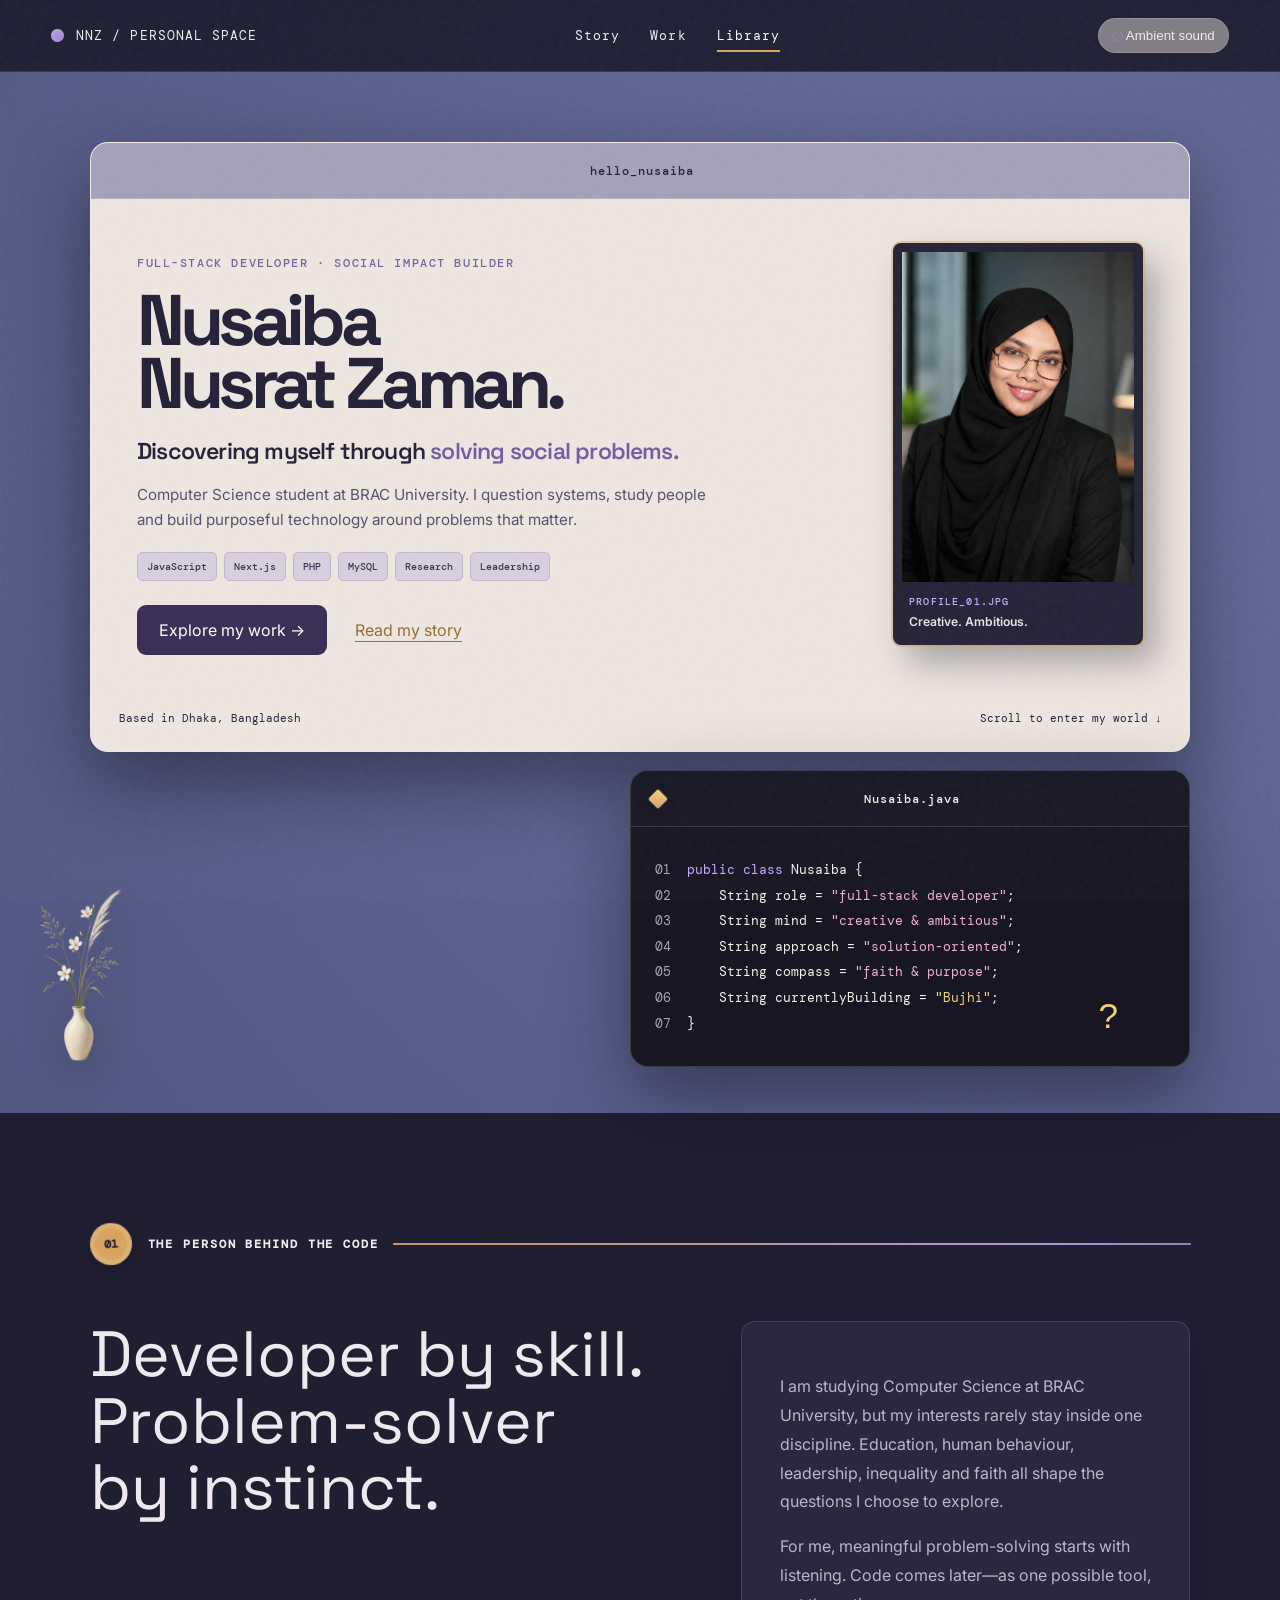
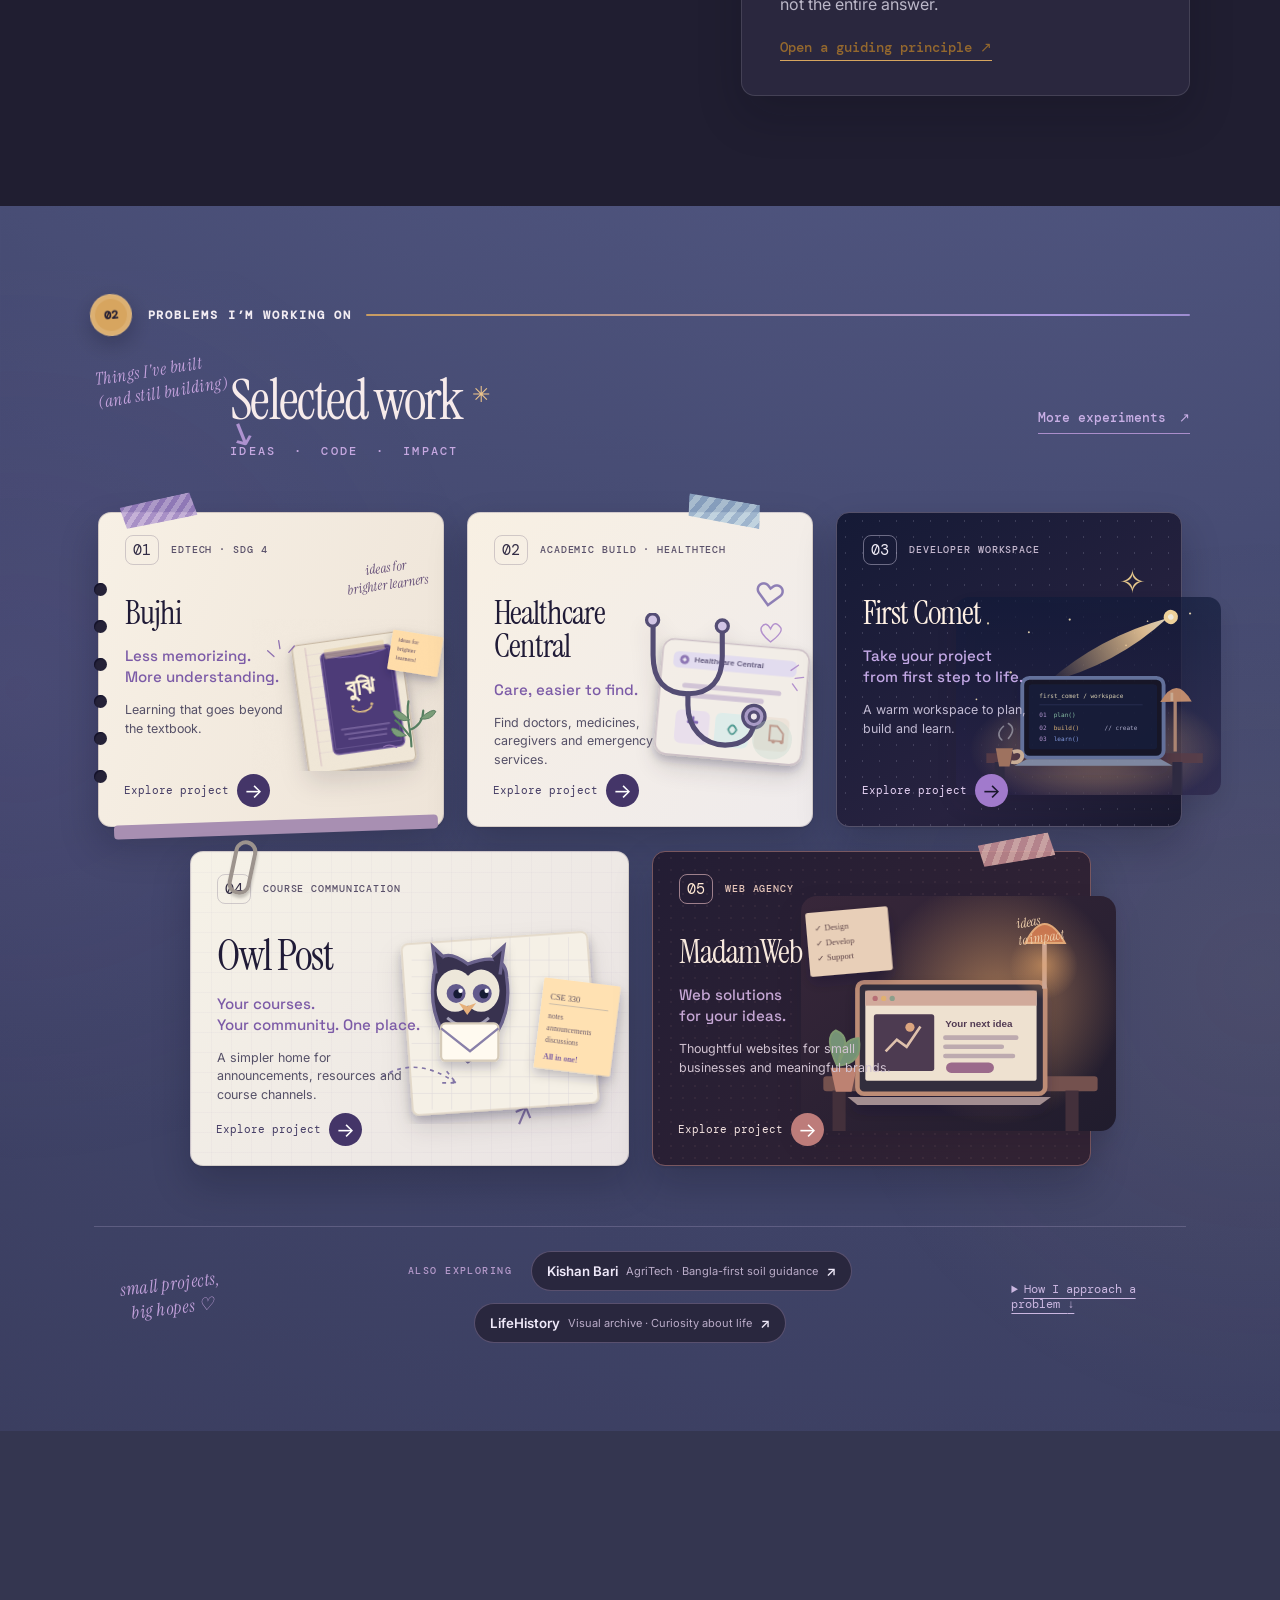
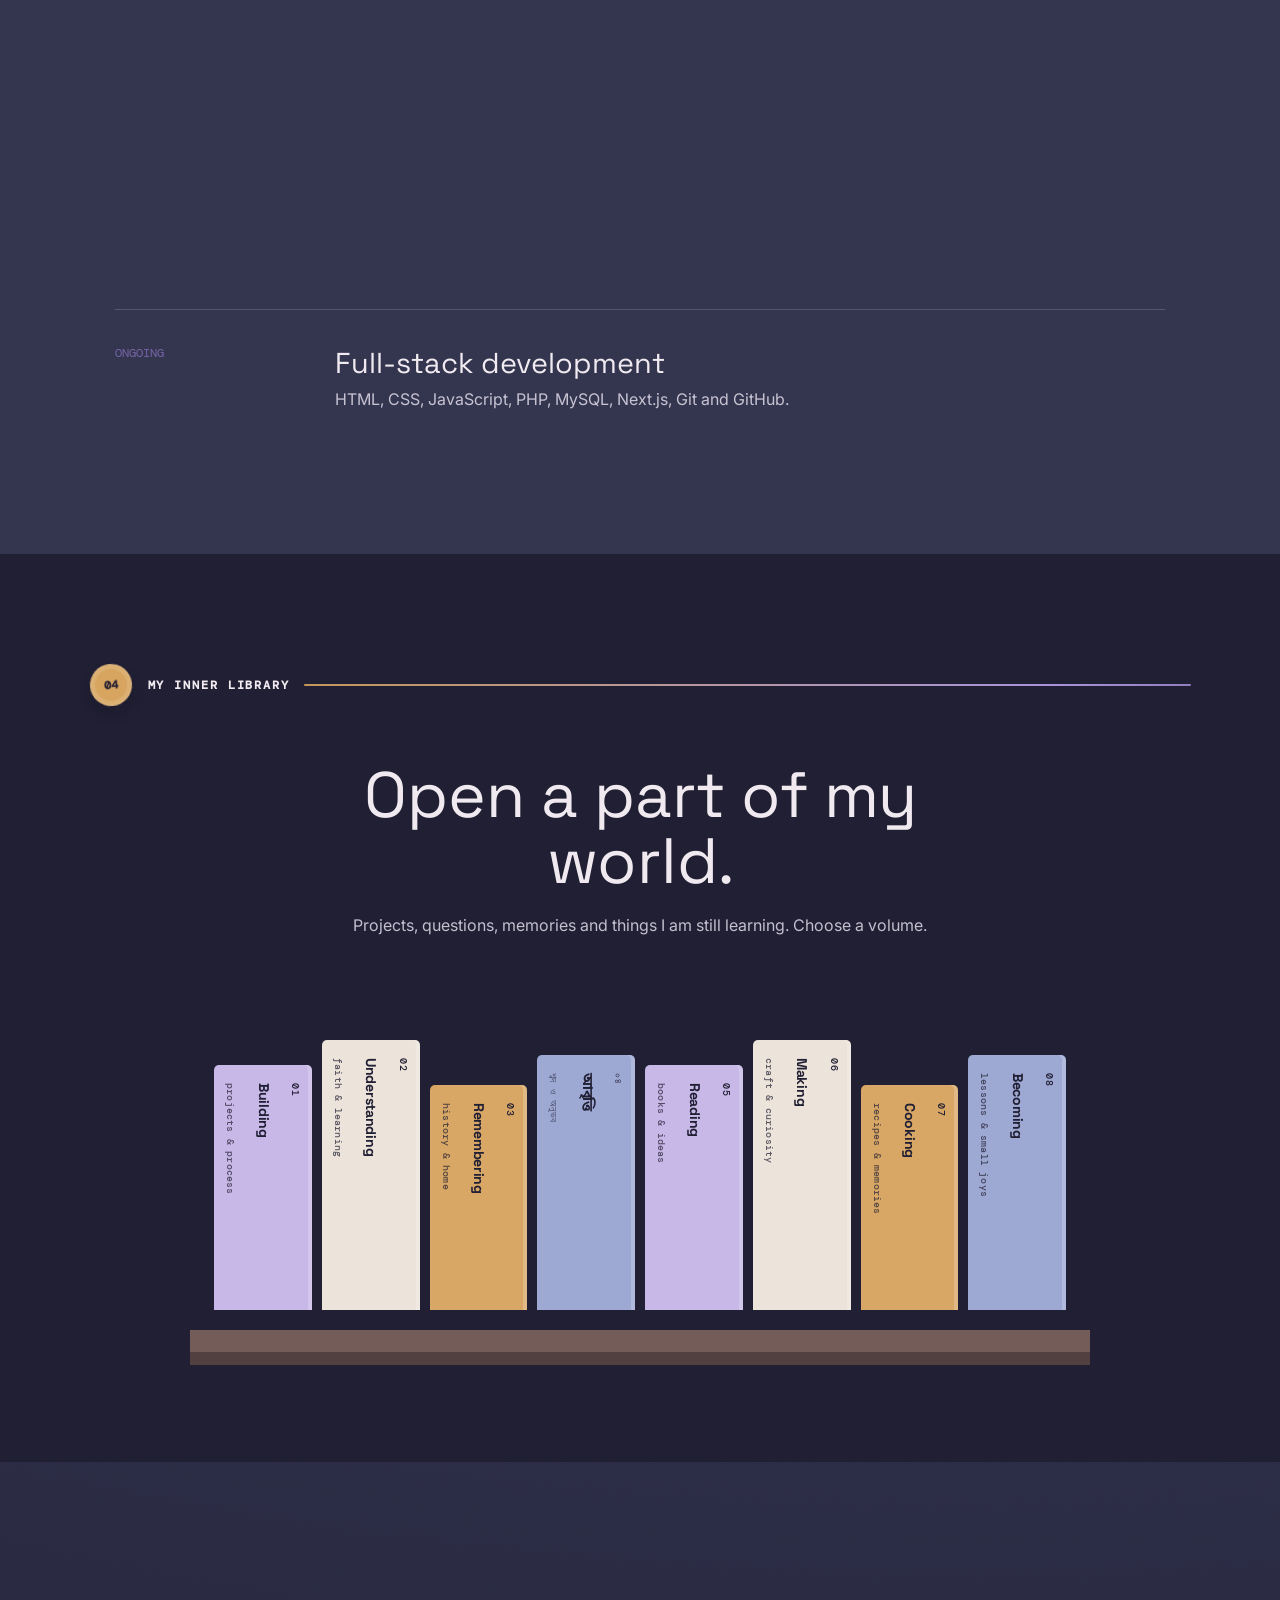
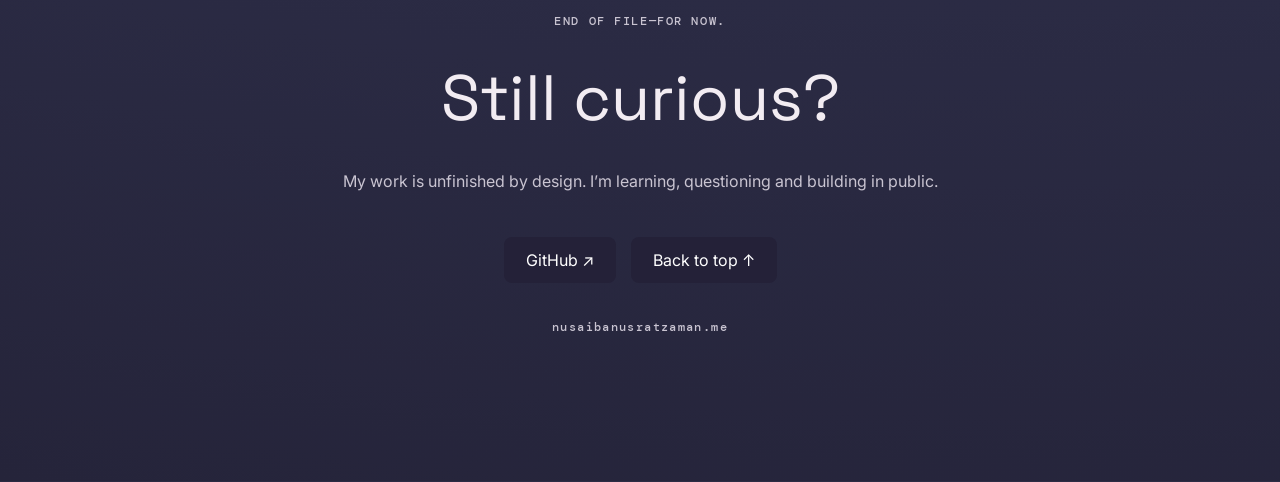
==== commit 888841f4: "Load editorial serif font for scrapbook work cards" ====
--- a/index.html
+++ b/index.html
@@ -21,7 +21,7 @@
   <title>Nusaiba Nusrat Zaman — Full-Stack Developer</title>
   <link rel="preconnect" href="https://fonts.googleapis.com">
   <link rel="preconnect" href="https://fonts.gstatic.com" crossorigin>
-  <link href="https://fonts.googleapis.com/css2?family=DM+Mono:wght@400;500&family=Inter:wght@400;500;600;700;800&family=Noto+Sans+Bengali:wght@400;600;700&family=Space+Grotesk:wght@500;600;700&display=swap" rel="stylesheet">
+  <link href="https://fonts.googleapis.com/css2?family=DM+Mono:wght@400;500&family=Inter:wght@400;500;600;700;800&family=Instrument+Serif:ital@0;1&family=Noto+Sans+Bengali:wght@400;600;700&family=Space+Grotesk:wght@500;600;700&display=swap" rel="stylesheet">
   <link rel="stylesheet" href="styles.css">
   <link rel="stylesheet" href="theme.css?v=section-label-3">
   <link rel="stylesheet" href="work-scrapbook.css?v=1">
--- a/work-scrapbook.css
+++ b/work-scrapbook.css
@@ -157,3 +157,18 @@
   .scrapbook-work .scrap-card,.scrapbook-work .scrap-open span,.scrapbook-work .scrap-comet-star,.work-see-all span{transition:none!important;animation:none!important}
   .scrapbook-work .scrap-card:hover{transform:none}
 }
+
+/* Explicit stack layers override the older .project-card > * selector. */
+.scrapbook-work .scrap-card > .scrap-topline{position:relative;z-index:6}
+.scrapbook-work .scrap-card > .scrap-copy{position:relative;z-index:4}
+.scrapbook-work .scrap-card > .scrap-art{position:absolute;z-index:2}
+.scrapbook-work .scrap-card > .scrap-open{position:absolute;z-index:8;left:25px;bottom:19px;top:auto;right:auto}
+.scrapbook-work .scrap-card > .scrap-tape,
+.scrapbook-work .scrap-card > .scrap-clip{position:absolute;z-index:9}
+.scrapbook-work .scrap-card > .paper-punch{position:absolute;z-index:9}
+.scrapbook-work .scrap-card > .scrap-scribble,
+.scrapbook-work .scrap-card > .scrap-doodle,
+.scrapbook-work .scrap-card > .scrap-comet-star{position:absolute;z-index:5}
+@media(max-width:650px){
+  .scrapbook-work .scrap-card > .scrap-open{left:20px;bottom:17px}
+}
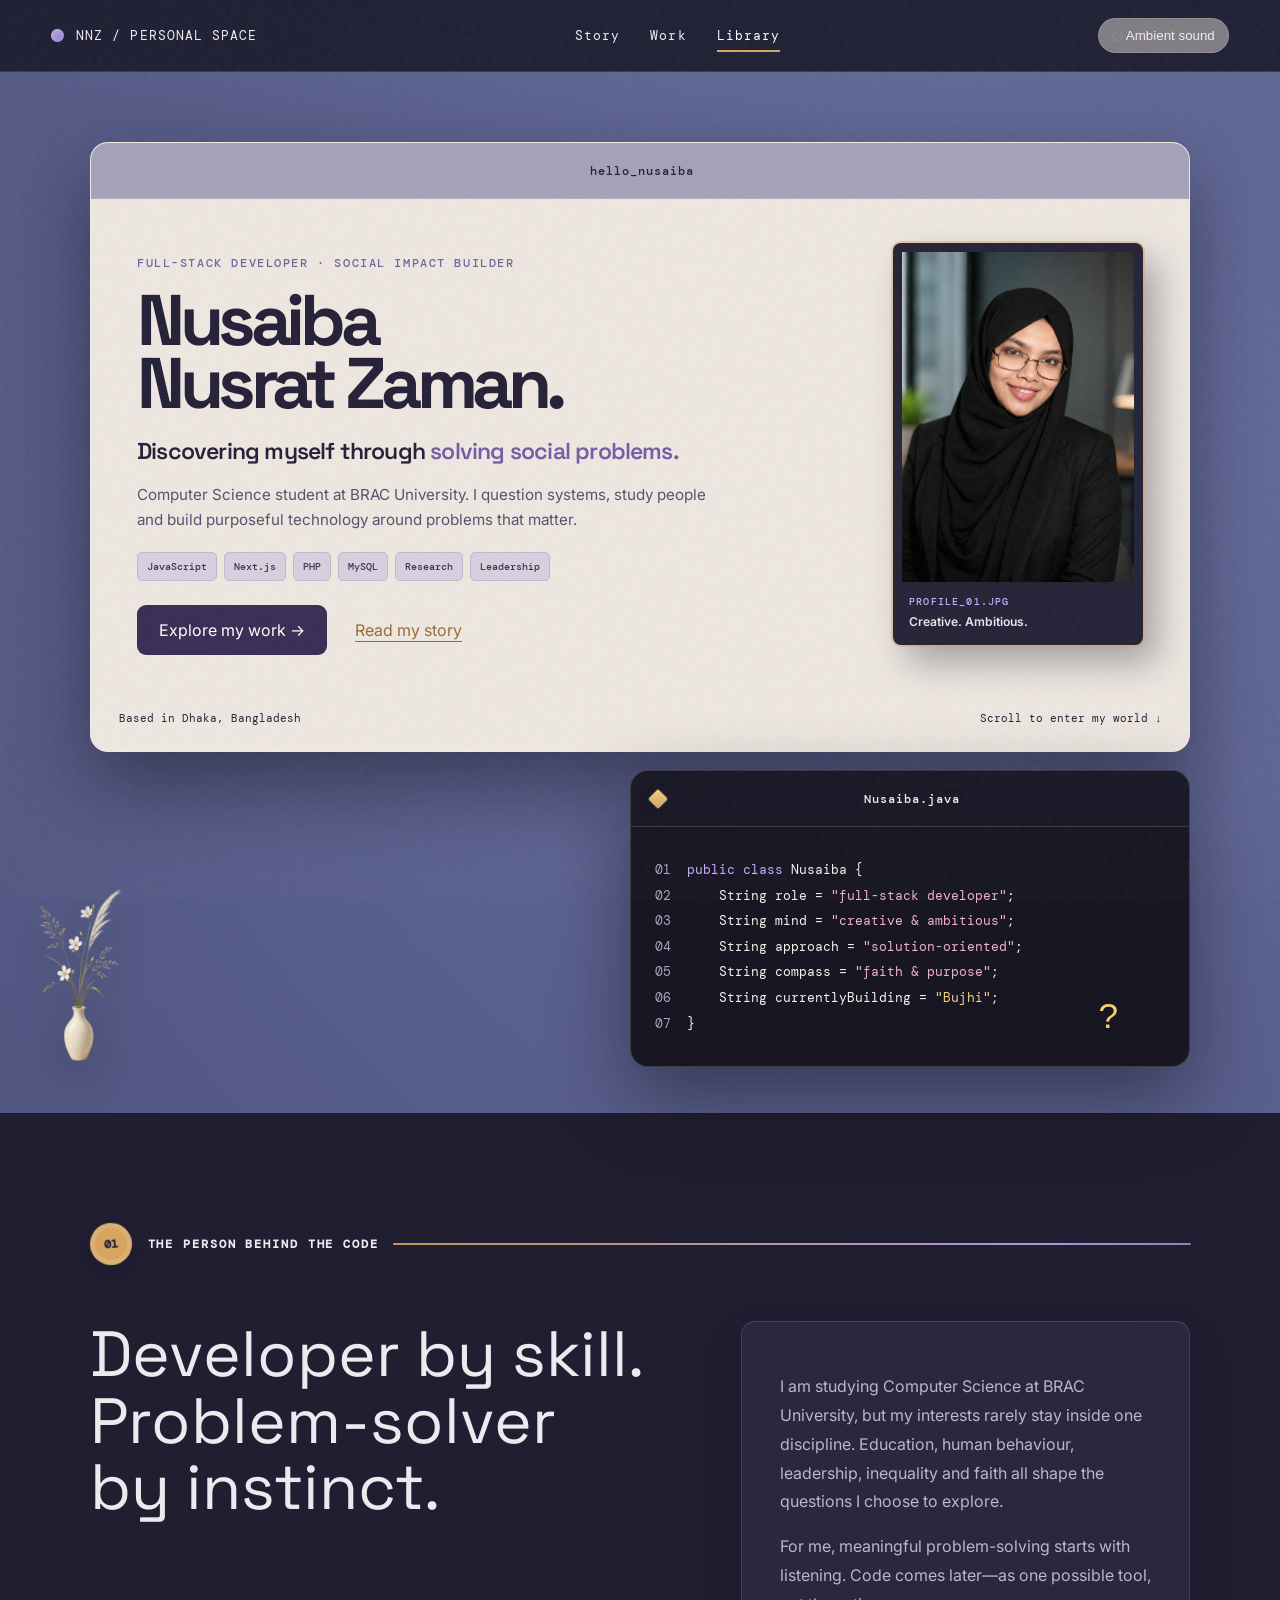
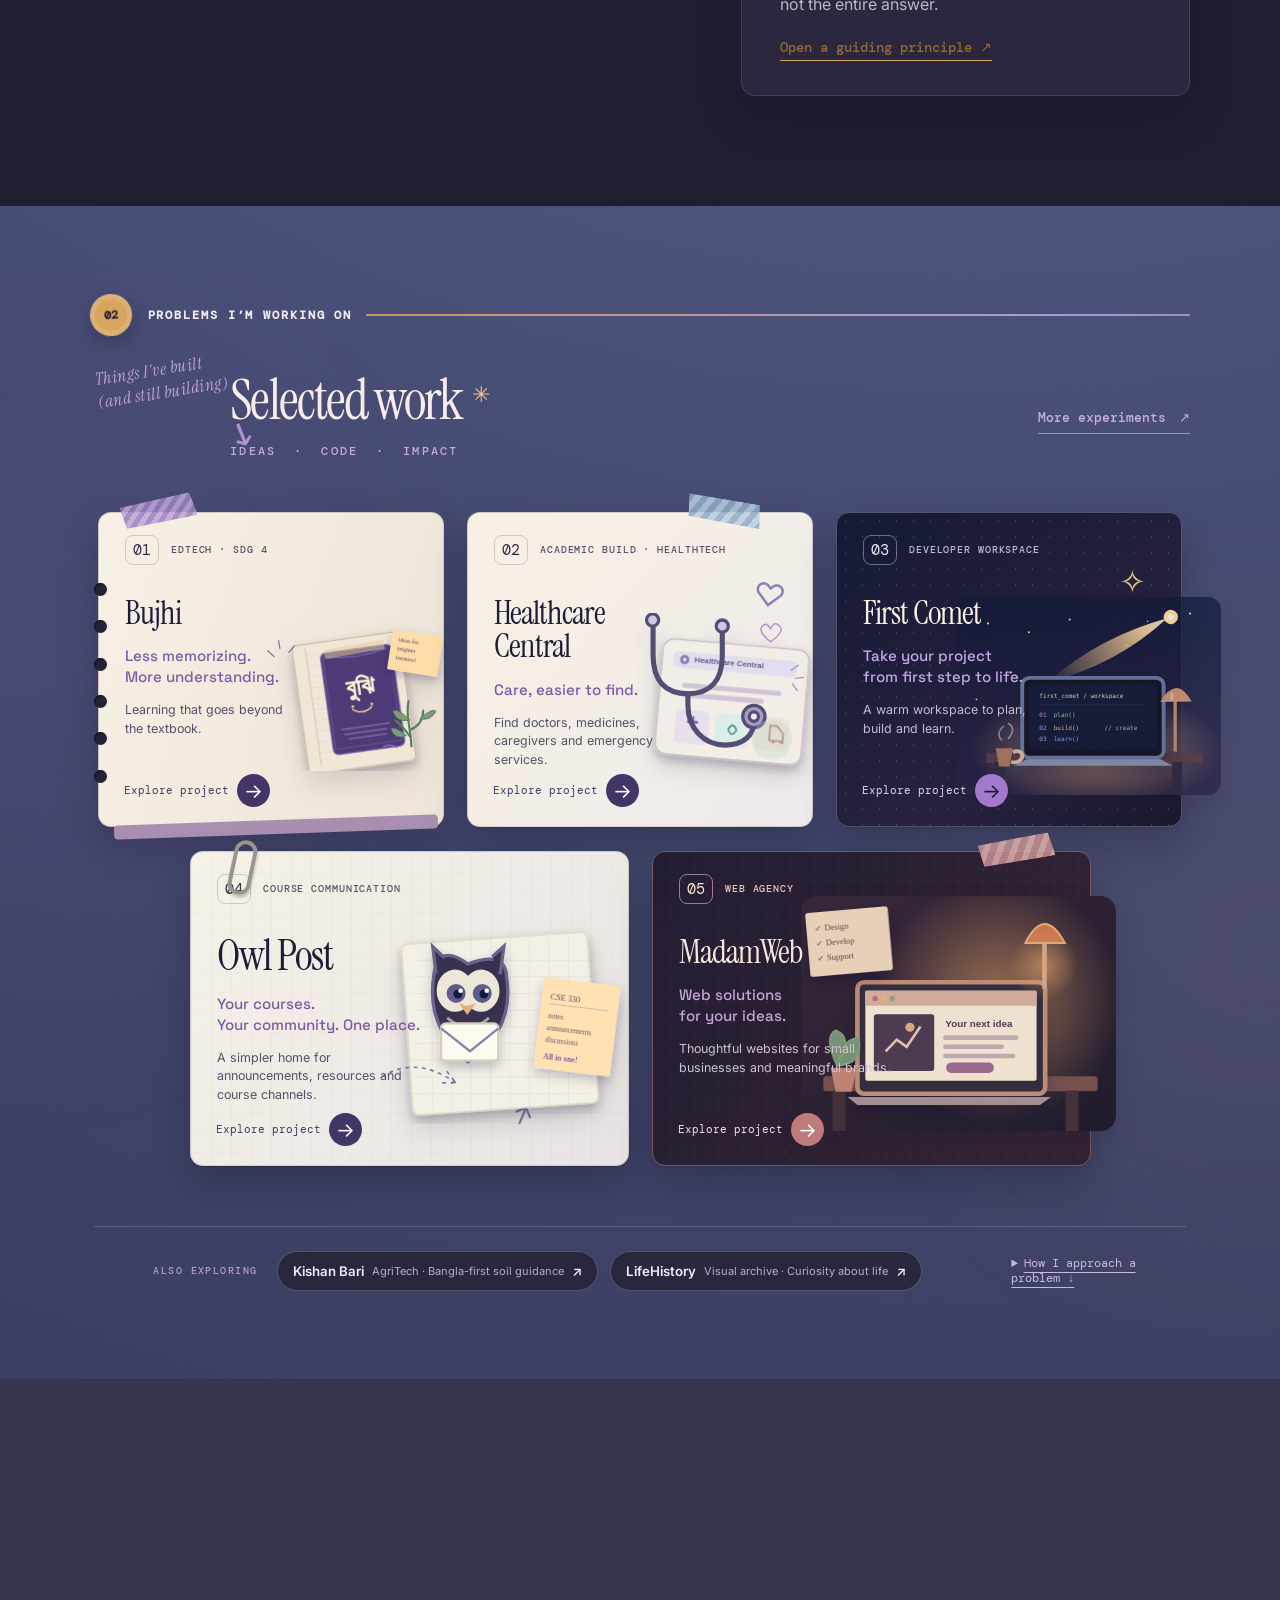
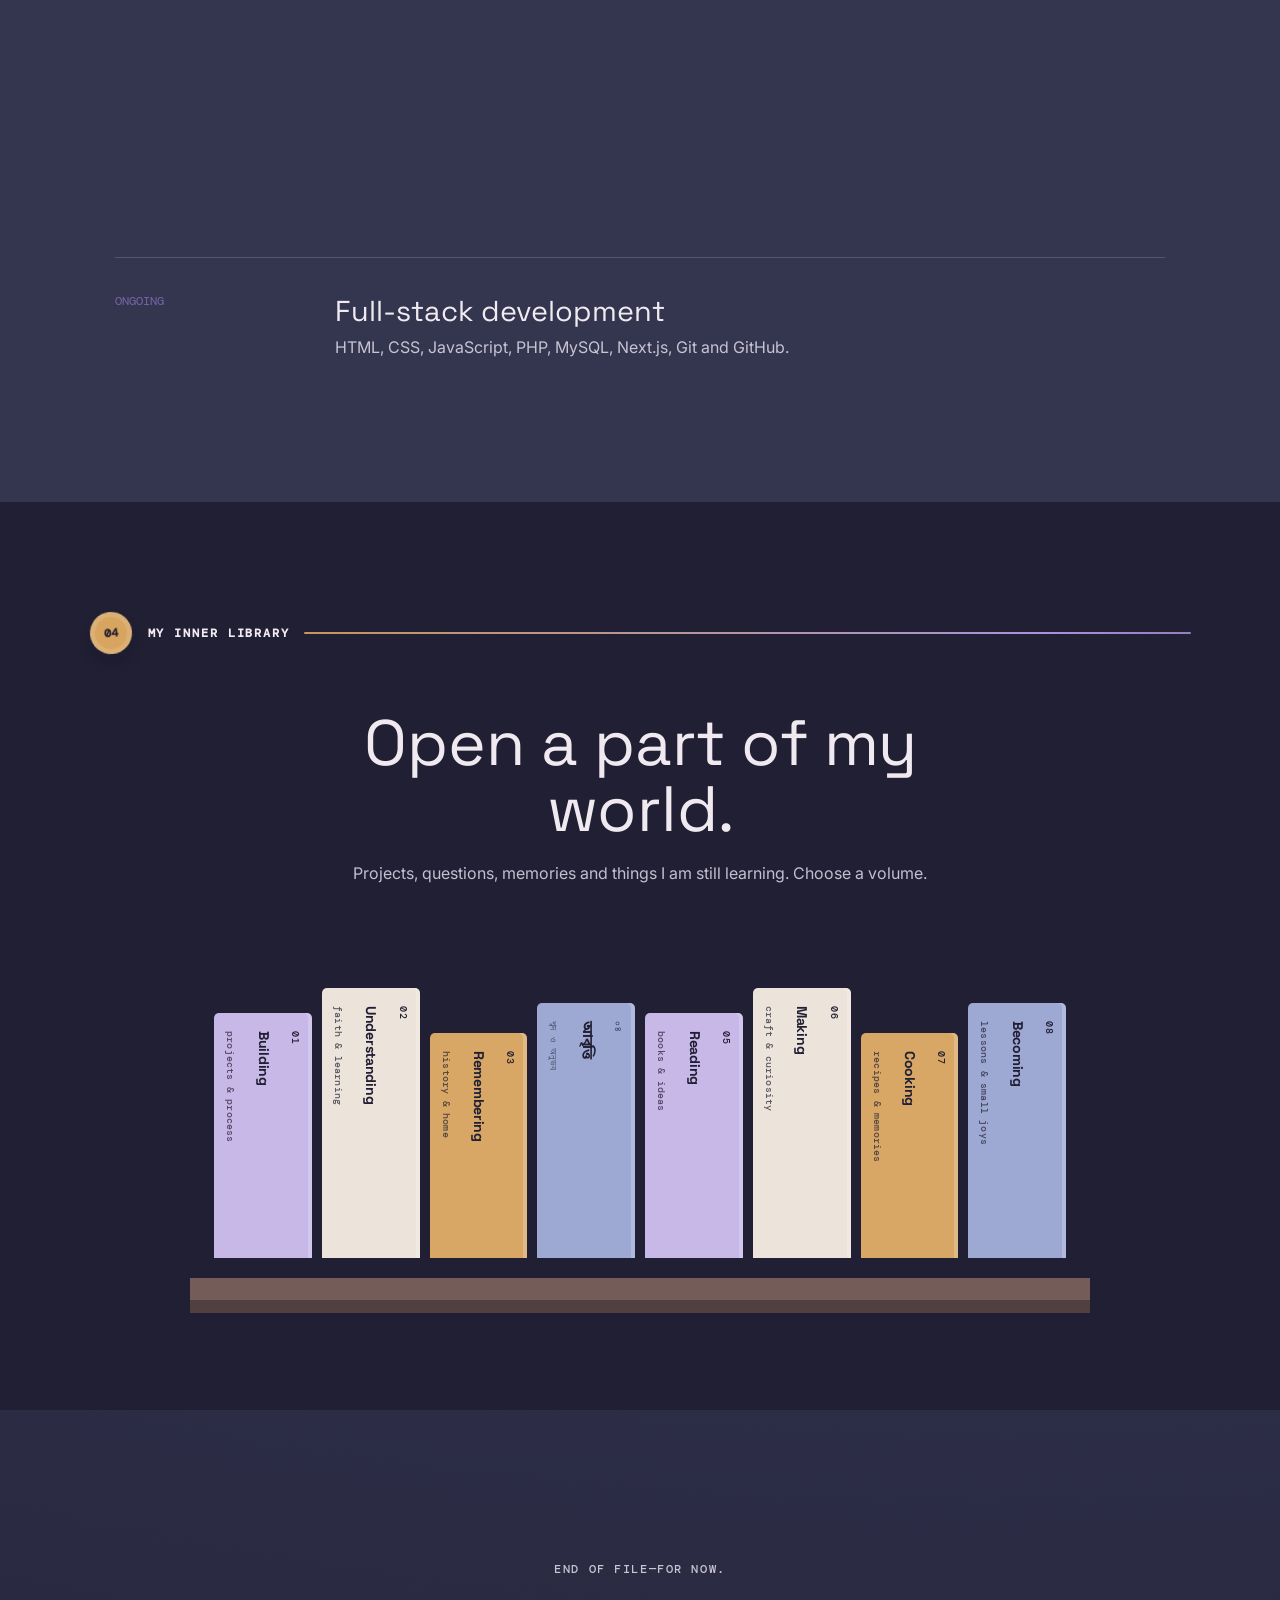
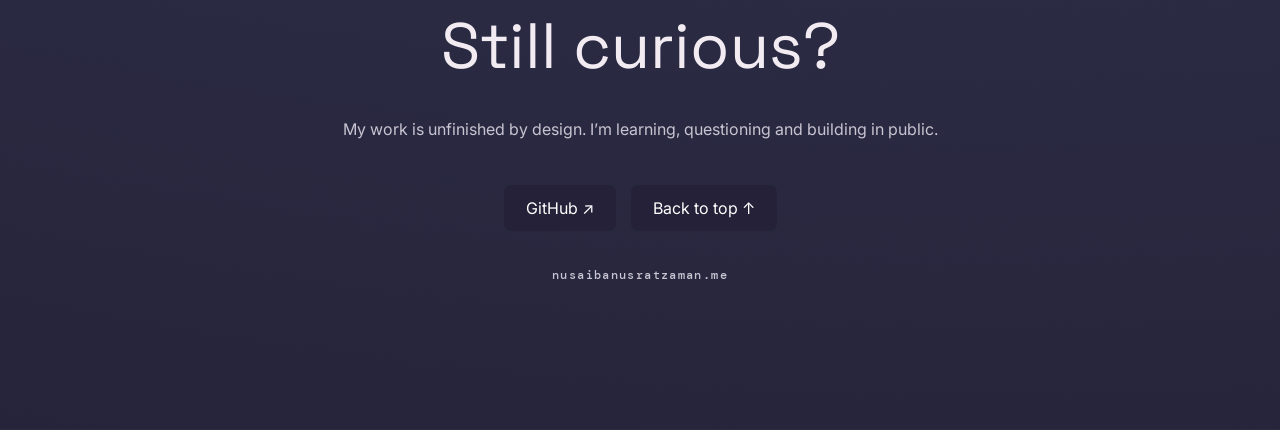
==== commit 0fc8dd24: "Remove clutter and bust cached work-section CSS" ====
--- a/index.html
+++ b/index.html
@@ -24,7 +24,7 @@
   <link href="https://fonts.googleapis.com/css2?family=DM+Mono:wght@400;500&family=Inter:wght@400;500;600;700;800&family=Instrument+Serif:ital@0;1&family=Noto+Sans+Bengali:wght@400;600;700&family=Space+Grotesk:wght@500;600;700&display=swap" rel="stylesheet">
   <link rel="stylesheet" href="styles.css">
   <link rel="stylesheet" href="theme.css?v=section-label-3">
-  <link rel="stylesheet" href="work-scrapbook.css?v=1">
+  <link rel="stylesheet" href="work-scrapbook.css?v=2">
 </head>
 <body>
   <div class="scroll-progress" id="scrollProgress" aria-hidden="true"></div>
@@ -118,7 +118,6 @@
             </div>
           <a class="scrap-open" href="https://www.bujhi.page/" target="_blank" rel="noopener noreferrer" aria-label="Explore Bujhi (opens in new tab)">Explore project <span aria-hidden="true">→</span></a>
           <img class="scrap-art" src="assets/work-bujhi.svg" alt="" loading="lazy" decoding="async">
-          <span class="scrap-scribble scribble-bujhi" aria-hidden="true">ideas for<br>brighter learners</span>
         </article>
 
         <article class="project-card scrap-card scrap-health" aria-labelledby="work-health-title">
@@ -169,12 +168,10 @@
             </div>
           <a class="scrap-open" href="https://madamweb.awerminds.tech/" target="_blank" rel="noopener noreferrer" aria-label="Explore MadamWeb (opens in new tab)">Explore project <span aria-hidden="true">→</span></a>
           <img class="scrap-art" src="assets/work-madam.svg" alt="" loading="lazy" decoding="async">
-          <span class="scrap-scribble scribble-madam" aria-hidden="true">ideas<br>to impact</span>
         </article>
       </div>
 
       <div class="work-after" id="more-work">
-        <p class="work-after-note" aria-hidden="true">small projects,<br>big hopes ♡</p>
         <div class="other-work">
           <span class="other-work-label">ALSO EXPLORING</span>
           <a href="https://kishan-bari.vercel.app/" target="_blank" rel="noopener noreferrer">Kishan Bari <small>AgriTech · Bangla-first soil guidance</small><span aria-hidden="true">↗</span></a>
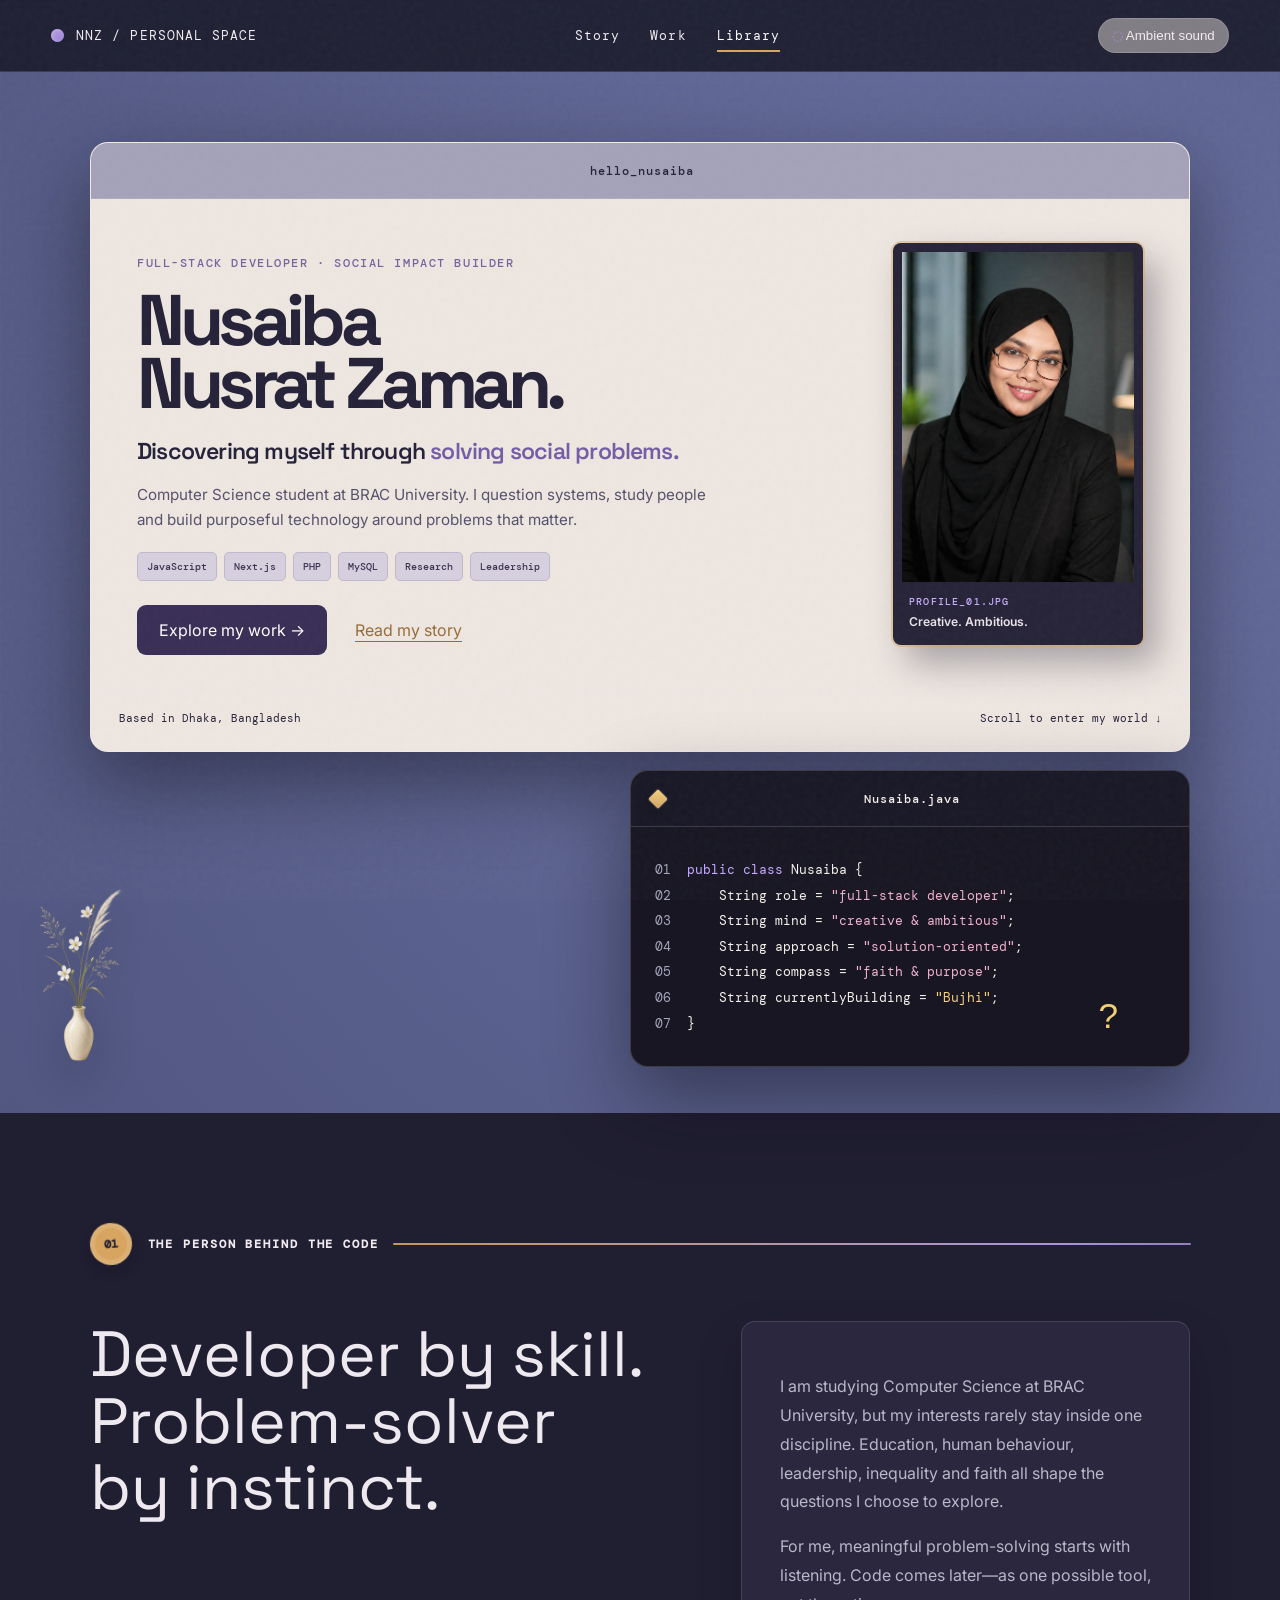
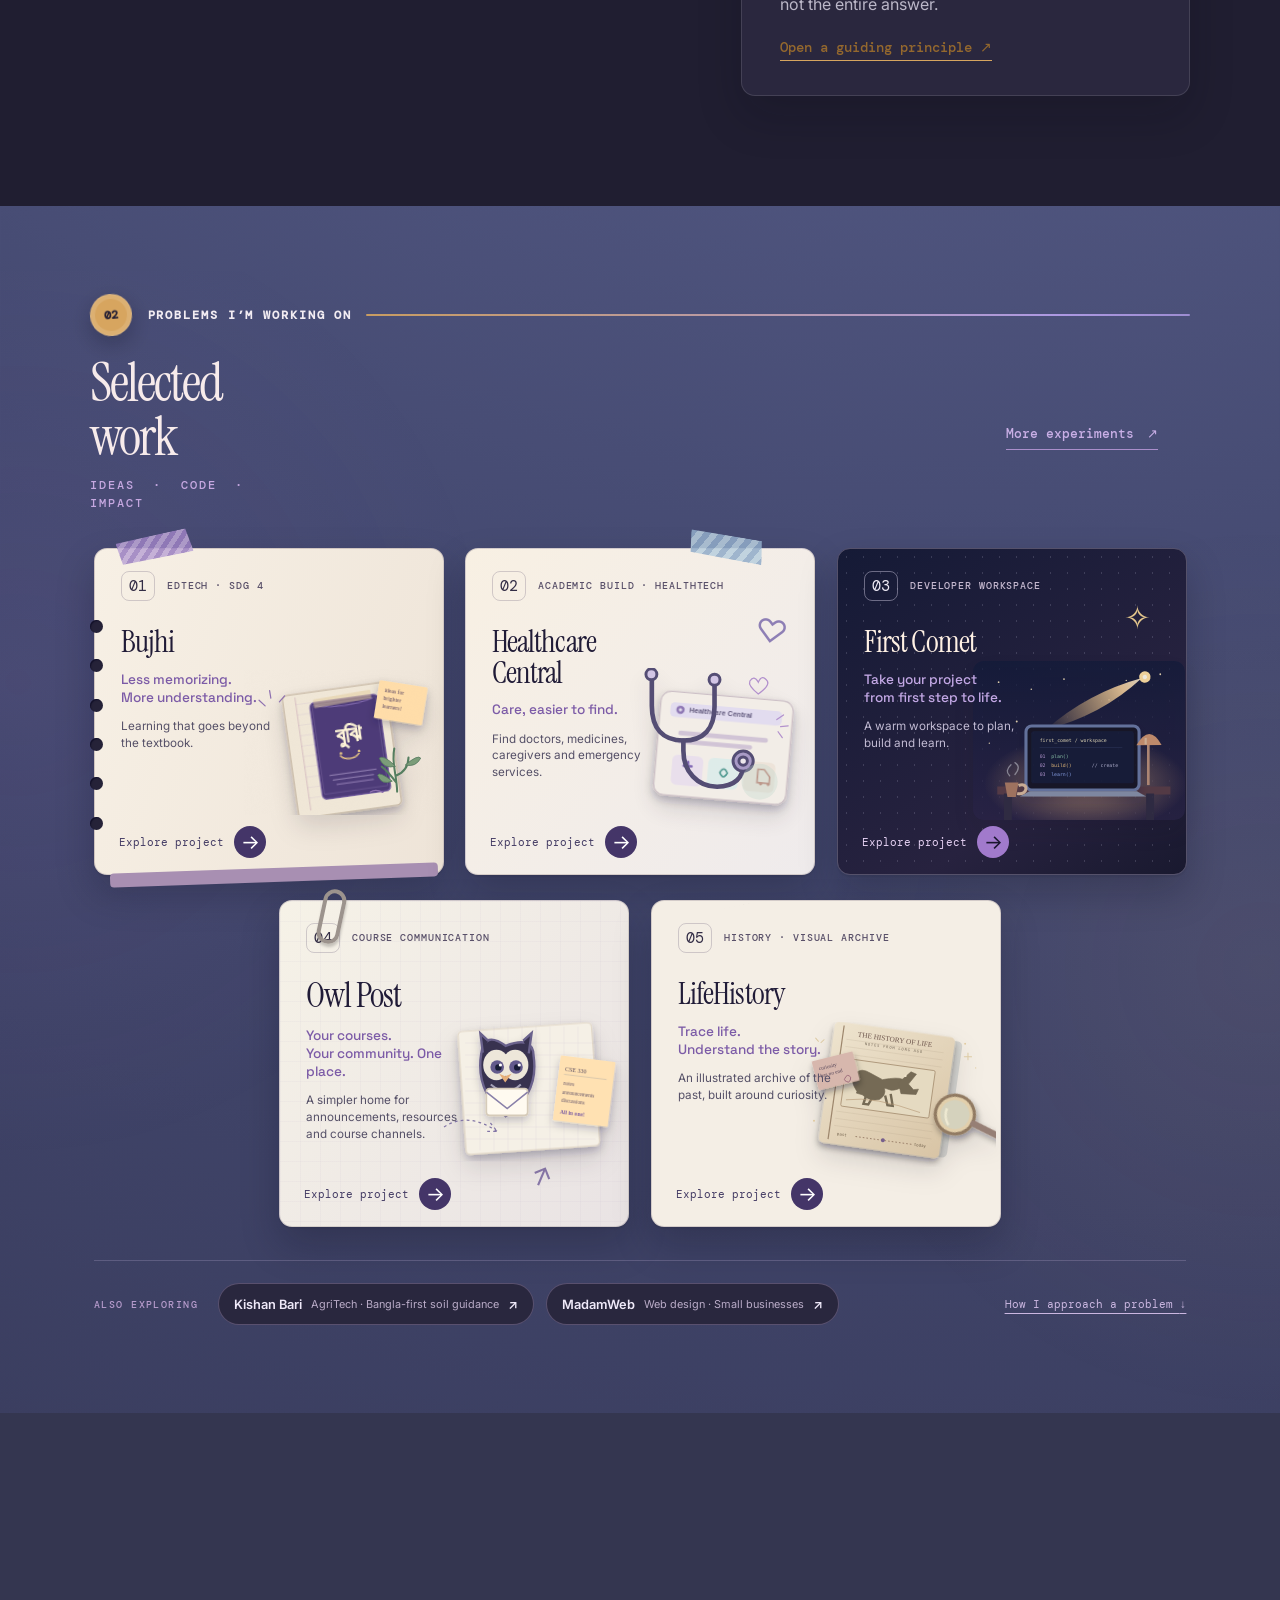
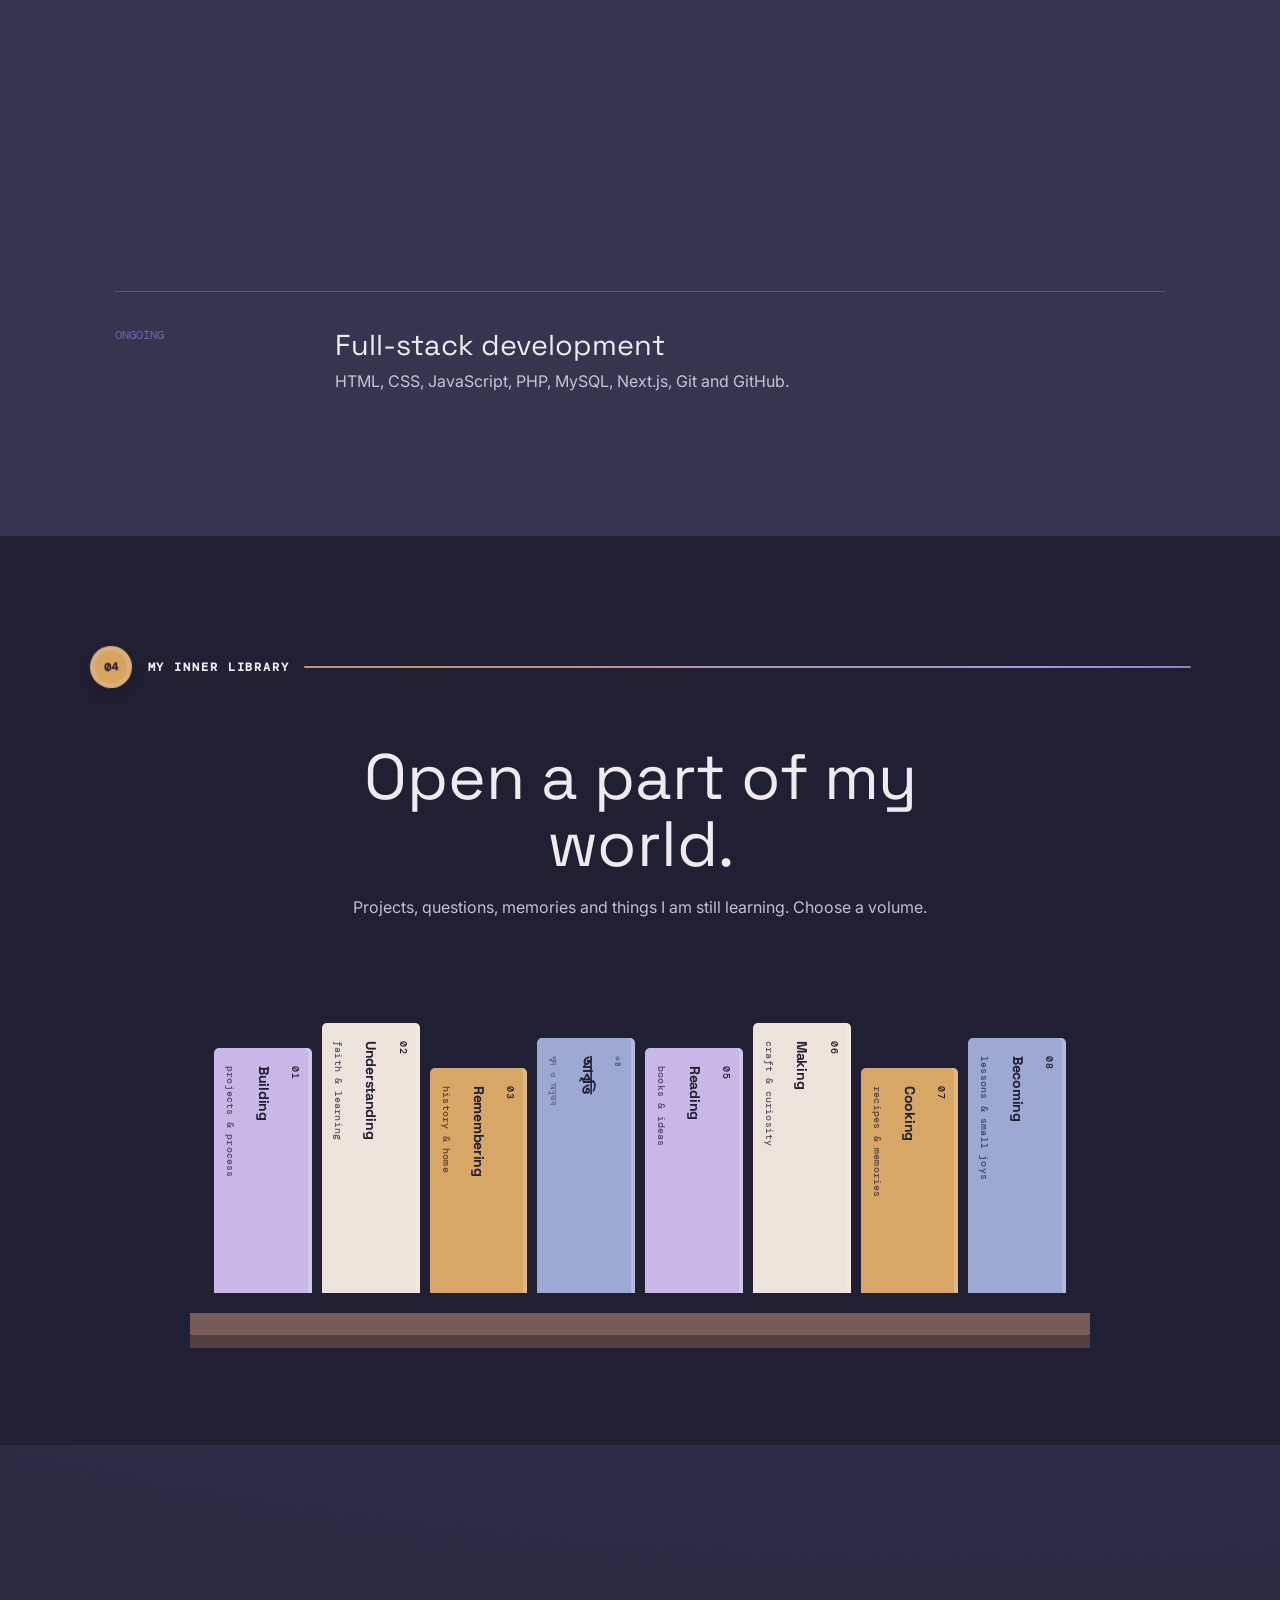
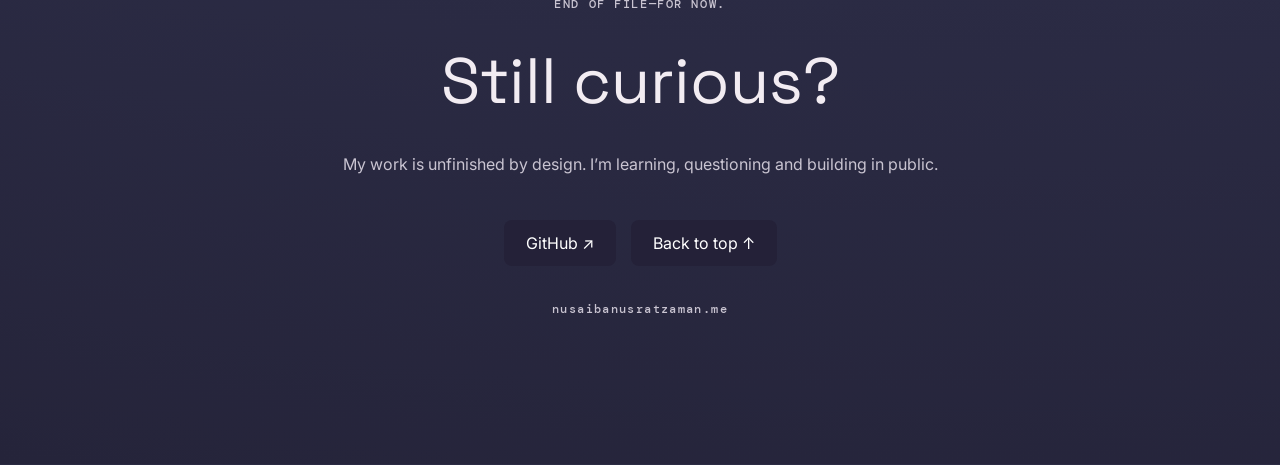
==== commit 8fefbd80: "Feature LifeHistory instead of MadamWeb and remove heading clutter" ====
--- a/index.html
+++ b/index.html
@@ -24,7 +24,7 @@
   <link href="https://fonts.googleapis.com/css2?family=DM+Mono:wght@400;500&family=Inter:wght@400;500;600;700;800&family=Instrument+Serif:ital@0;1&family=Noto+Sans+Bengali:wght@400;600;700&family=Space+Grotesk:wght@500;600;700&display=swap" rel="stylesheet">
   <link rel="stylesheet" href="styles.css">
   <link rel="stylesheet" href="theme.css?v=section-label-3">
-  <link rel="stylesheet" href="work-scrapbook.css?v=2">
+  <link rel="stylesheet" href="work-scrapbook.css?v=3">
 </head>
 <body>
   <div class="scroll-progress" id="scrollProgress" aria-hidden="true"></div>
@@ -95,12 +95,11 @@
     </section>
 
 
-    <section class="work section scrapbook-work" id="work" aria-labelledby="selected-work-title">
+    <section class="work section scrapbook-work" id="work" data-work-design="scrapbook-v3" aria-labelledby="selected-work-title">
       <div class="section-label"><span>02</span> PROBLEMS I’M WORKING ON</div>
       <div class="work-heading">
-        <p class="work-margin-note" aria-hidden="true">Things I've built<br>(and still building) <span>↘</span></p>
         <div class="work-heading-copy">
-          <h2 id="selected-work-title">Selected work<span class="work-sunburst" aria-hidden="true">✳</span></h2>
+          <h2 id="selected-work-title">Selected work</h2>
           <p>IDEAS &nbsp;·&nbsp; CODE &nbsp;·&nbsp; IMPACT</p>
         </div>
         <a class="work-see-all" href="#more-work">More experiments <span aria-hidden="true">↗</span></a>
@@ -158,16 +157,16 @@
           <span class="scrap-airmail" aria-hidden="true">↗</span>
         </article>
 
-        <article class="project-card scrap-card scrap-madam" aria-labelledby="work-madam-title">
-          <span class="scrap-tape tape-coral" aria-hidden="true"></span>
-          <div class="scrap-topline"><span class="scrap-index">05</span><span>WEB AGENCY</span></div>
-          <div class="scrap-copy">
-            <h3 id="work-madam-title">MadamWeb</h3>
-            <p class="scrap-tagline">Web solutions<br>for your ideas.</p>
-            <p class="scrap-description">Thoughtful websites for small businesses and meaningful brands.</p>
-            </div>
-          <a class="scrap-open" href="https://madamweb.awerminds.tech/" target="_blank" rel="noopener noreferrer" aria-label="Explore MadamWeb (opens in new tab)">Explore project <span aria-hidden="true">→</span></a>
-          <img class="scrap-art" src="assets/work-madam.svg" alt="" loading="lazy" decoding="async">
+        <article class="project-card scrap-card scrap-lifehistory" aria-labelledby="work-lifehistory-title">
+          <span class="scrap-tape tape-sage" aria-hidden="true"></span>
+          <div class="scrap-topline"><span class="scrap-index">05</span><span>HISTORY · VISUAL ARCHIVE</span></div>
+          <div class="scrap-copy">
+            <h3 id="work-lifehistory-title">LifeHistory</h3>
+            <p class="scrap-tagline">Trace life.<br>Understand the story.</p>
+            <p class="scrap-description">An illustrated archive of the past, built around curiosity.</p>
+          </div>
+          <a class="scrap-open" href="https://lifehistory.nusaibanusratzaman.me" target="_blank" rel="noopener noreferrer" aria-label="Explore LifeHistory (opens in new tab)">Explore project <span aria-hidden="true">→</span></a>
+          <img class="scrap-art" src="assets/work-lifehistory.svg" alt="" loading="lazy" decoding="async">
         </article>
       </div>
 
@@ -175,7 +174,7 @@
         <div class="other-work">
           <span class="other-work-label">ALSO EXPLORING</span>
           <a href="https://kishan-bari.vercel.app/" target="_blank" rel="noopener noreferrer">Kishan Bari <small>AgriTech · Bangla-first soil guidance</small><span aria-hidden="true">↗</span></a>
-          <a href="https://lifehistory.nusaibanusratzaman.me" target="_blank" rel="noopener noreferrer">LifeHistory <small>Visual archive · Curiosity about life</small><span aria-hidden="true">↗</span></a>
+          <a href="https://madamweb.awerminds.tech/" target="_blank" rel="noopener noreferrer">MadamWeb <small>Web design · Small businesses</small><span aria-hidden="true">↗</span></a>
         </div>
         <details class="work-process"><summary>How I approach a problem <span aria-hidden="true">↓</span></summary>
           <ol><li><b>Notice.</b> What feels unnecessarily difficult?</li><li><b>Question.</b> Who experiences the problem—and why?</li><li><b>Build.</b> What is the smallest useful intervention?</li><li><b>Learn.</b> What did reality prove wrong?</li></ol>
--- a/work-scrapbook.css
+++ b/work-scrapbook.css
@@ -172,3 +172,220 @@
 @media(max-width:650px){
   .scrapbook-work .scrap-card > .scrap-open{left:20px;bottom:17px}
 }
+
+/* Layout correction, Oct 2026: keep decorative notes in flow, align both card rows,
+   and prevent imagery / the secondary links from competing with the page content. */
+.scrapbook-work .work-heading{
+  display:grid;
+  grid-template-columns:clamp(128px,13vw,180px) minmax(0,1fr) max-content;
+  align-items:center;
+  column-gap:clamp(16px,2.5vw,32px);
+  min-height:108px;
+  margin:0 0 29px;
+}
+.scrapbook-work .work-heading-copy{padding-left:0;min-width:0}
+.scrapbook-work .work-heading h2{
+  margin:0 0 12px;
+  font-size:clamp(2.65rem,4.2vw,4.15rem);
+  line-height:1.02;
+  white-space:normal;
+}
+.scrapbook-work .work-margin-note{
+  position:static;
+  align-self:center;
+  width:auto;
+  max-width:165px;
+  margin:0 0 3px 5px;
+  font-size:.98rem;
+  line-height:1.22;
+  transform:rotate(-7deg);
+}
+.scrapbook-work .work-margin-note span{
+  display:block;
+  font-size:1.5rem;
+  line-height:1;
+  margin:2px 0 0;
+  text-align:right;
+}
+.scrapbook-work .work-see-all{
+  position:static;
+  align-self:center;
+  justify-self:end;
+  margin:0;
+  padding:7px 0;
+  background:transparent;
+}
+.scrapbook-work .work-sunburst{top:-.45em;font-size:1.15rem}
+
+/* All five featured cards have the same width: 3 across, then 2 centered. */
+.scrapbook-work .scrapbook-grid{
+  display:grid;
+  grid-template-columns:repeat(6,minmax(0,1fr));
+  gap:25px 22px;
+  padding:7px 4px 8px;
+  align-items:stretch;
+}
+.scrapbook-work .scrap-card,
+.scrapbook-work .scrap-card:nth-child(4),
+.scrapbook-work .scrap-card:nth-child(5){
+  grid-column:span 2;
+  width:100%;
+  min-width:0;
+  max-width:none;
+  height:327px;
+  min-height:327px;
+}
+.scrapbook-work .scrap-card:nth-child(4){grid-column:2/span 2}
+.scrapbook-work .scrap-card:nth-child(5){grid-column:4/span 2}
+/* More restrained artwork keeps typography legible and stays within card edges. */
+.scrapbook-work .scrap-card > .scrap-art{
+  right:4px;
+  bottom:8px;
+  width:56%;
+  max-width:56%;
+  height:76%;
+  object-fit:contain;
+}
+.scrapbook-work .scrap-health > .scrap-art{right:1px;bottom:5px;width:58%;max-width:58%;height:77%}
+.scrapbook-work .scrap-comet > .scrap-art{right:1px;bottom:5px;width:61%;max-width:61%;height:79%}
+.scrapbook-work .scrap-owl > .scrap-art{right:0;bottom:2px;width:55%;max-width:55%;height:83%}
+.scrapbook-work .scrap-madam > .scrap-art{right:2px;bottom:5px;width:60%;max-width:60%;height:80%}
+.scrapbook-work .scrap-card .scrap-copy{
+  position:relative;
+  width:53%;
+  max-width:235px;
+  padding-top:26px;
+}
+.scrapbook-work .scrap-card .scrap-copy h3{margin:0 0 13px;font-size:clamp(1.75rem,2.4vw,2.2rem)}
+.scrapbook-work .scrap-owl .scrap-copy h3{font-size:clamp(1.85rem,2.7vw,2.4rem)}
+.scrapbook-work .scrap-card .scrap-tagline{font-size:clamp(.85rem,1.05vw,1rem);line-height:1.33;margin-bottom:11px}
+.scrapbook-work .scrap-card .scrap-description{font-size:.73rem;line-height:1.45}
+.scrapbook-work .scrap-card > .scrap-open{left:24px;bottom:16px;gap:10px}
+.scrapbook-work .scrap-card > .scrap-open span{width:32px;height:32px}
+.scrapbook-work .scrap-madam .scrap-description{max-width:195px}
+
+/* Organized secondary projects: no floating handwriting or unexpected wrapping. */
+.scrapbook-work .work-after{
+  display:grid;
+  grid-template-columns:minmax(0,1fr) max-content;
+  align-items:center;
+  gap:22px 28px;
+  padding-top:22px;
+  margin:25px 4px 0;
+}
+.scrapbook-work .other-work{
+  display:flex;
+  min-width:0;
+  align-items:center;
+  justify-content:flex-start;
+  flex-wrap:wrap;
+  flex:none;
+  gap:10px 12px;
+}
+.scrapbook-work .other-work-label{flex:none;margin:0 8px 0 0}
+.scrapbook-work .other-work a{
+  display:inline-flex;
+  flex:none;
+  gap:9px;
+  margin:0;
+  padding:11px 15px;
+  min-height:42px;
+  max-width:100%;
+  border-radius:999px;
+  font-size:.8rem;
+  text-decoration:none!important;
+  transition:background .2s,border-color .2s,transform .2s;
+}
+.scrapbook-work .other-work a:hover{transform:translateY(-2px)}
+.scrapbook-work .other-work a small{font-size:.68rem;white-space:nowrap}
+.scrapbook-work .work-process{
+  flex:none;
+  min-width:200px;
+  margin:0;
+  justify-self:end;
+  text-align:right;
+  font-size:.71rem;
+}
+.scrapbook-work .work-process summary{list-style:none}
+.scrapbook-work .work-process summary::-webkit-details-marker{display:none}
+
+/* Tablet: two columns; fifth card centered at the same physical width. */
+@media(max-width:1100px){
+  .scrapbook-work .work-heading{grid-template-columns:125px minmax(0,1fr) max-content;gap:18px}
+  .scrapbook-work .work-margin-note{font-size:.87rem;max-width:125px}
+  .scrapbook-work .work-heading h2{font-size:clamp(2.45rem,4.5vw,3.35rem)}
+  .scrapbook-work .scrapbook-grid{grid-template-columns:repeat(2,minmax(0,1fr));gap:21px;padding:7px 3px}
+  .scrapbook-work .scrap-card,
+  .scrapbook-work .scrap-card:nth-child(4),
+  .scrapbook-work .scrap-card:nth-child(5){grid-column:auto;height:333px;min-height:333px}
+  .scrapbook-work .scrap-card:nth-child(5){grid-column:1/-1;max-width:calc((100% - 21px)/2);justify-self:center}
+  .scrapbook-work .work-after{grid-template-columns:1fr;align-items:start}
+  .scrapbook-work .work-process{justify-self:start;text-align:left;min-width:0}
+  .scrapbook-work .work-process ol{left:0;right:auto}
+}
+@media(max-width:690px){
+  .scrapbook-work .work-heading{
+    grid-template-columns:minmax(0,1fr);
+    gap:9px;
+    align-items:start;
+    min-height:0;
+    margin:0 0 23px;
+  }
+  .scrapbook-work .work-heading-copy{order:0}
+  .scrapbook-work .work-heading h2{font-size:clamp(2.3rem,8.5vw,3.3rem);margin-bottom:9px}
+  .scrapbook-work .work-heading-copy>p{font-size:.63rem;letter-spacing:.12em}
+  .scrapbook-work .work-margin-note{
+    order:1;
+    display:block;
+    margin:8px 0 0 4px;
+    width:auto;
+    max-width:none;
+    transform:rotate(-2deg);
+    font-size:.85rem;
+  }
+  .scrapbook-work .work-margin-note br{display:none}
+  .scrapbook-work .work-margin-note span{display:inline-block;font-size:1rem;transform:none;margin:0 0 0 6px}
+  .scrapbook-work .work-see-all{order:2;justify-self:start;font-size:.72rem;margin-top:3px}
+  .scrapbook-work .scrapbook-grid{grid-template-columns:minmax(0,1fr);gap:21px}
+  .scrapbook-work .scrap-card,
+  .scrapbook-work .scrap-card:nth-child(4),
+  .scrapbook-work .scrap-card:nth-child(5){
+    grid-column:1;
+    width:100%;
+    max-width:500px;
+    height:310px;
+    min-height:310px;
+    justify-self:center;
+  }
+  .scrapbook-work .scrap-card .scrap-copy{width:54%;padding-top:23px}
+  .scrapbook-work .scrap-card .scrap-copy h3{font-size:clamp(1.8rem,6.2vw,2.15rem)}
+  .scrapbook-work .scrap-card .scrap-tagline{font-size:.9rem}
+  .scrapbook-work .scrap-card .scrap-description{font-size:.71rem}
+  .scrapbook-work .scrap-card > .scrap-open{left:20px;bottom:15px}
+  .scrapbook-work .other-work{display:flex;gap:10px}
+  .scrapbook-work .other-work-label{flex-basis:100%;margin-bottom:1px}
+  .scrapbook-work .other-work a{padding:10px 13px}
+  .scrapbook-work .other-work a small{display:none}
+  .scrapbook-work .work-after{margin-top:25px}
+}
+@media(max-width:380px){
+  .scrapbook-work .scrap-card,
+  .scrapbook-work .scrap-card:nth-child(4),
+  .scrapbook-work .scrap-card:nth-child(5){height:292px;min-height:292px}
+  .scrapbook-work .scrap-card .scrap-copy h3{font-size:1.75rem}
+  .scrapbook-work .scrap-card .scrap-description{font-size:.68rem}
+  .scrapbook-work .scrap-card .scrap-tagline{font-size:.83rem}
+}
+
+/* Compact phone cards must never let long copy cover the action link. */
+@media(max-width:690px){
+  .scrapbook-work .scrap-card .scrap-description{
+    display:-webkit-box;
+    -webkit-box-orient:vertical;
+    -webkit-line-clamp:3;
+    overflow:hidden;
+  }
+}
+@media(max-width:380px){
+  .scrapbook-work .scrap-card .scrap-description{-webkit-line-clamp:2}
+}
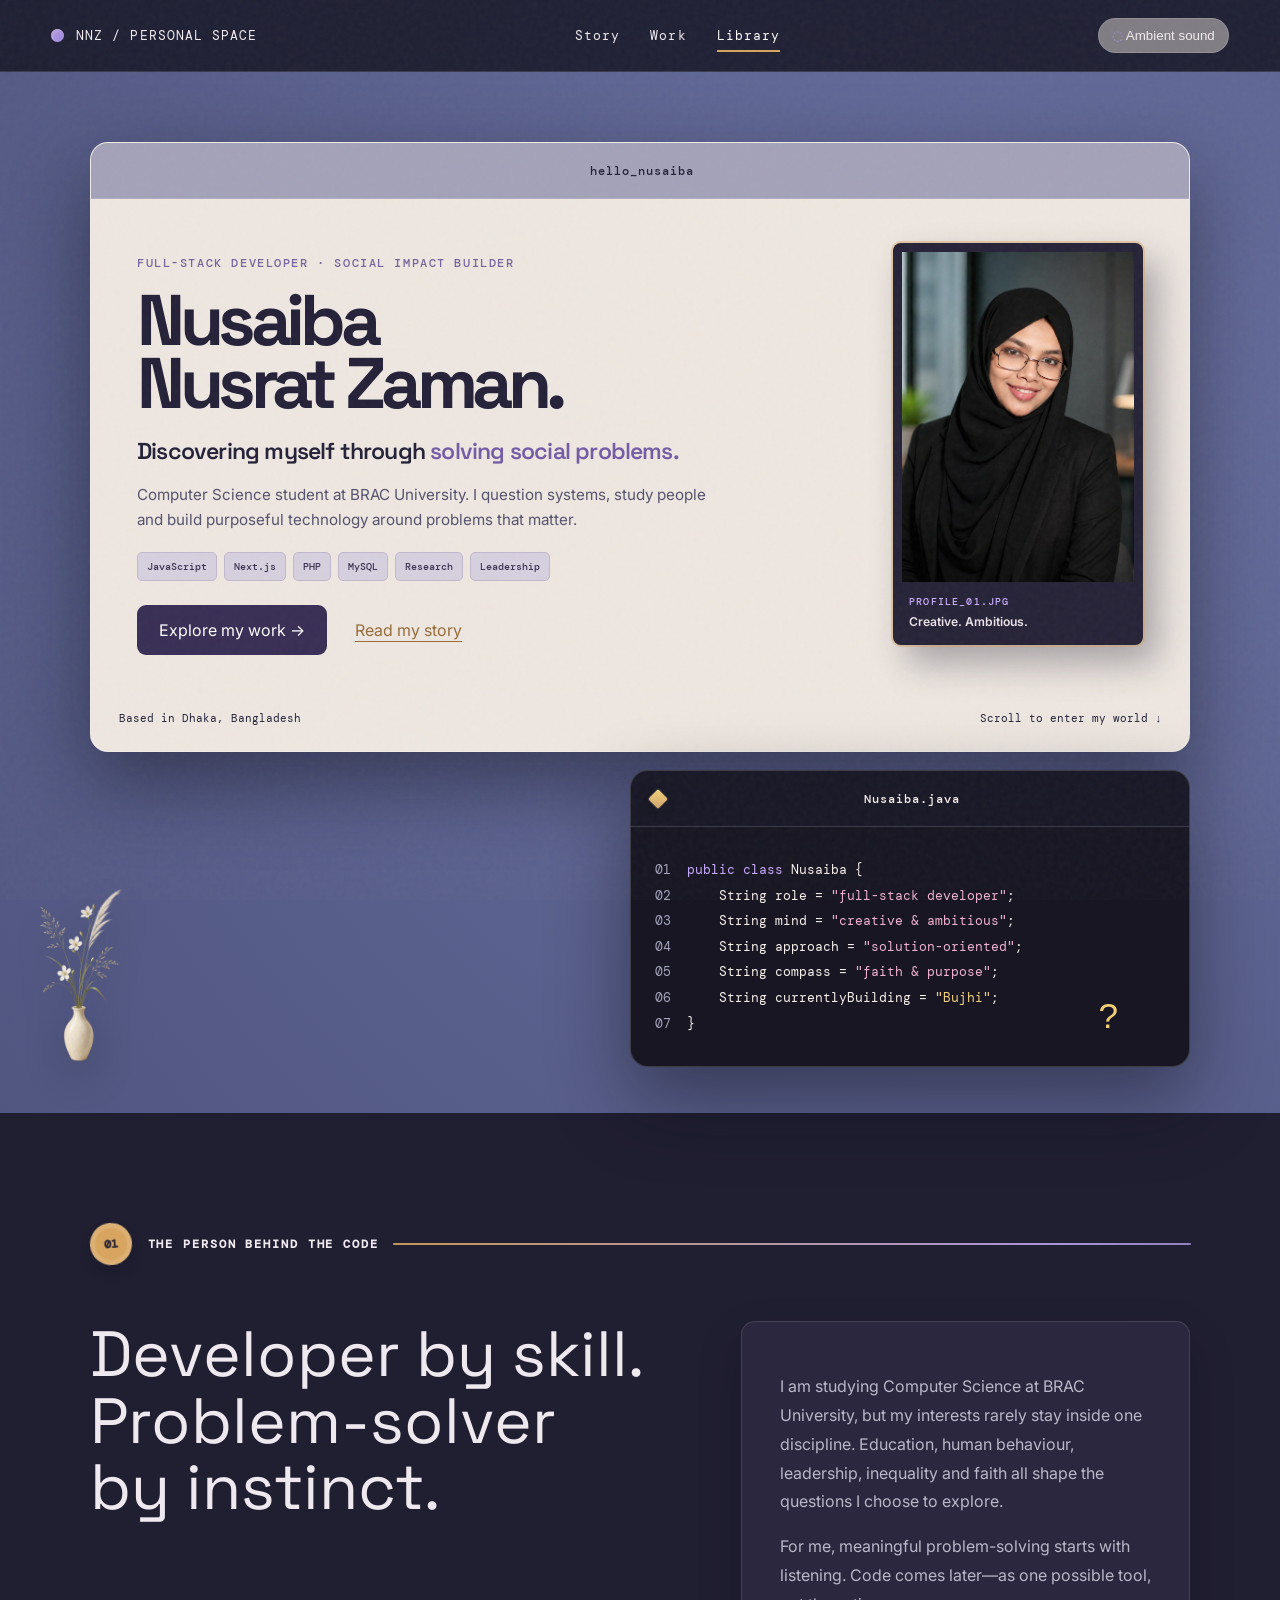
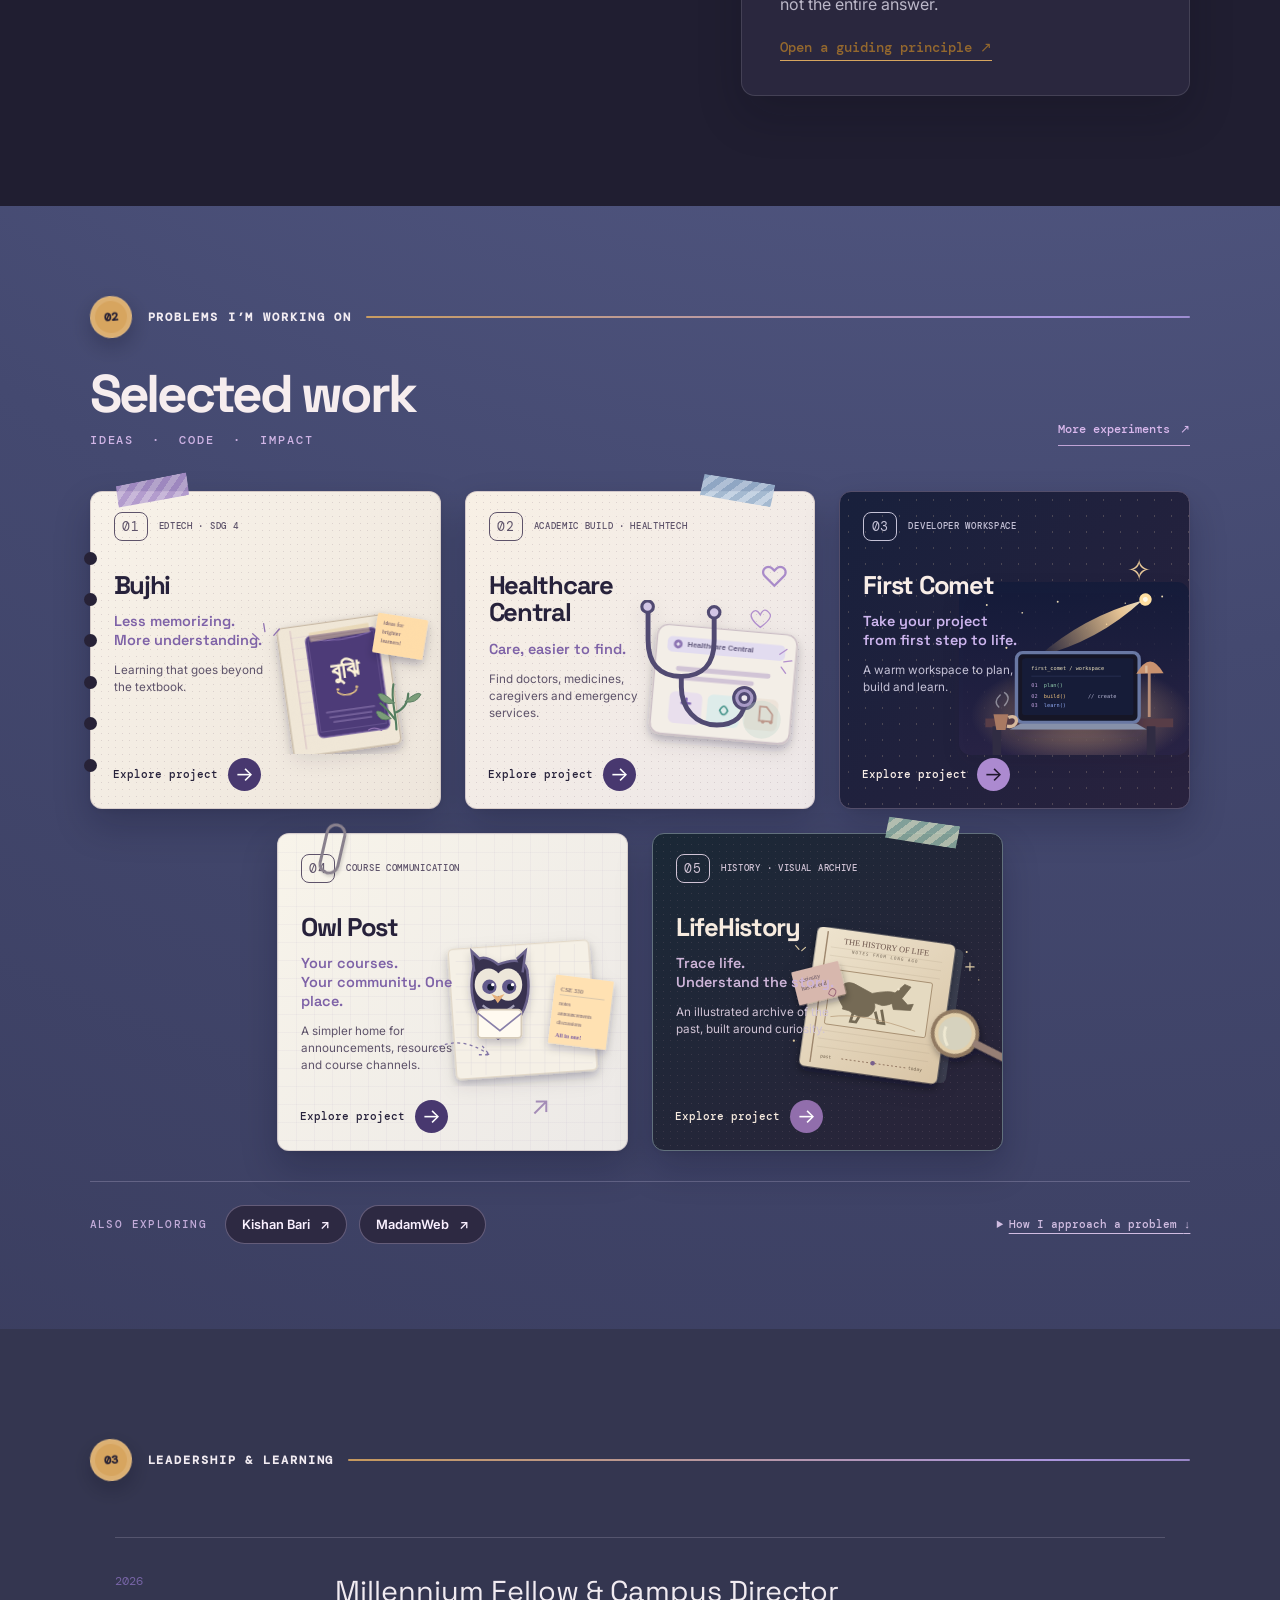
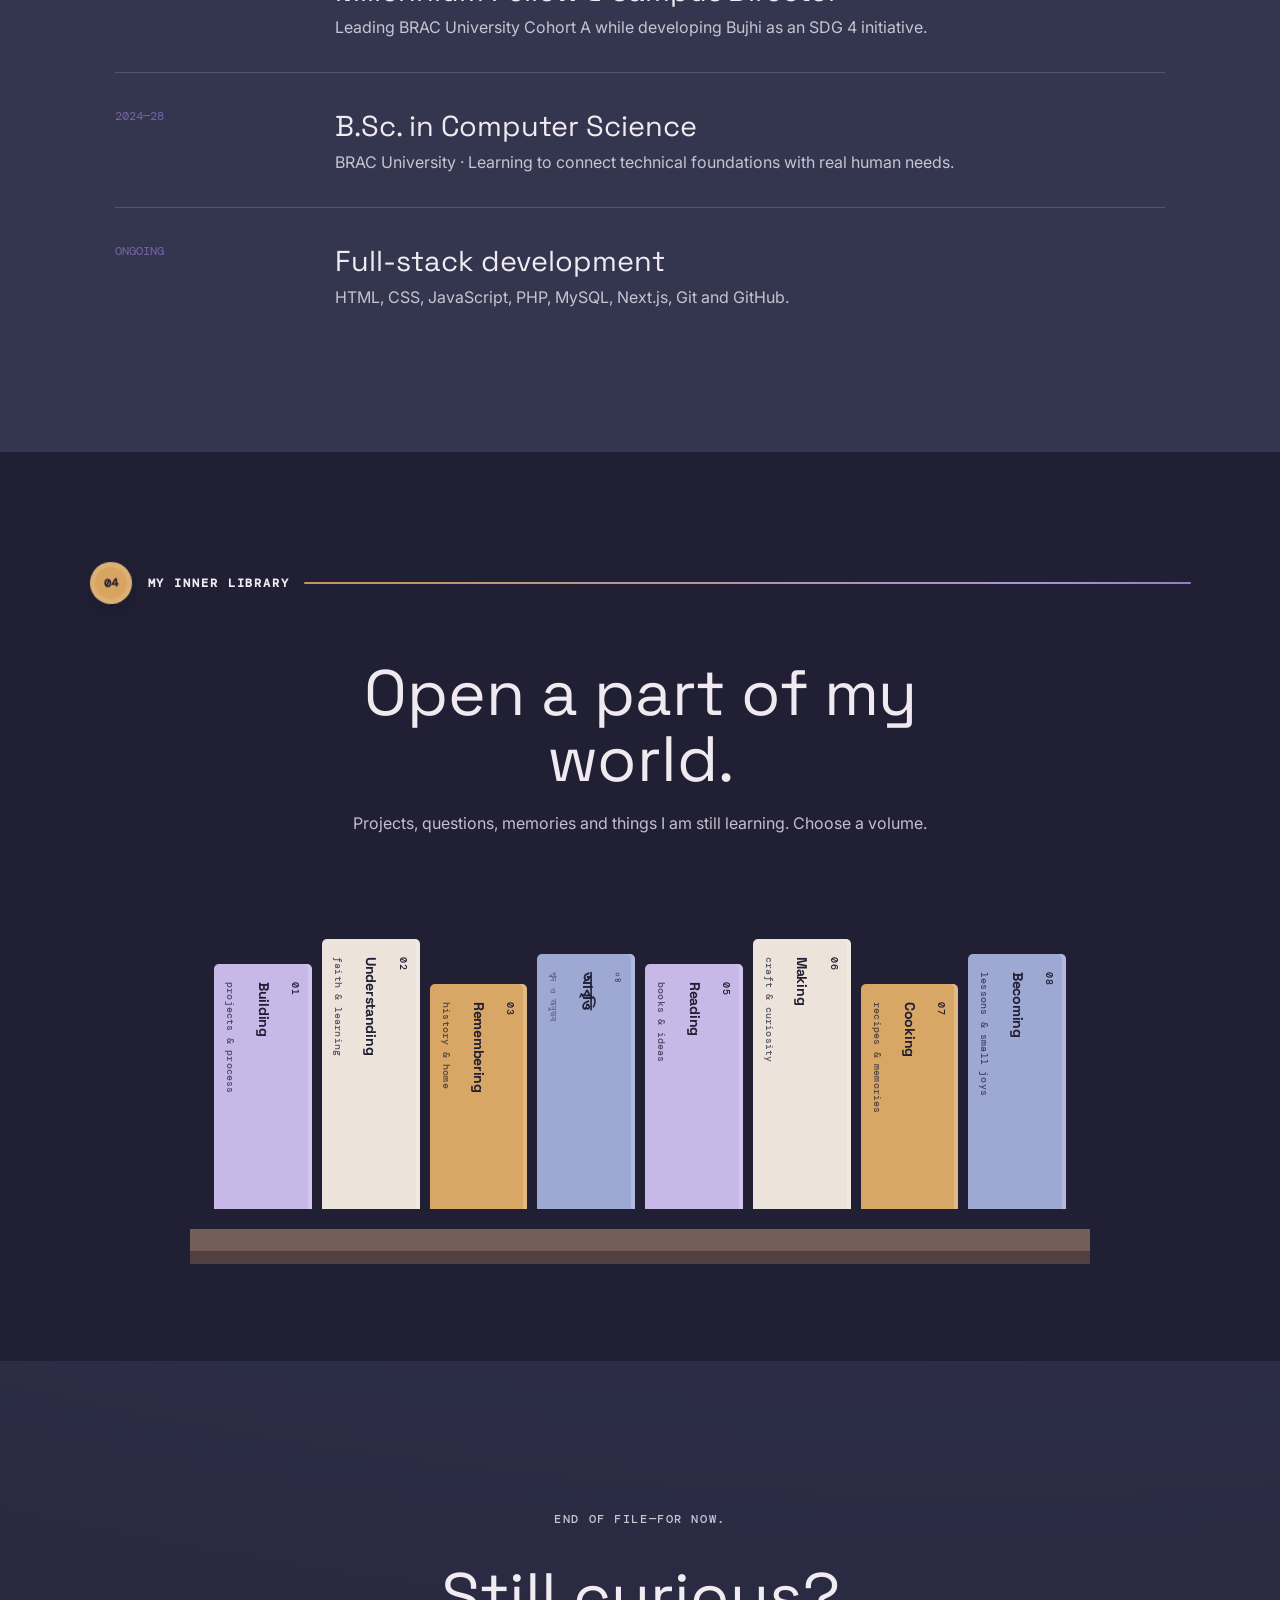
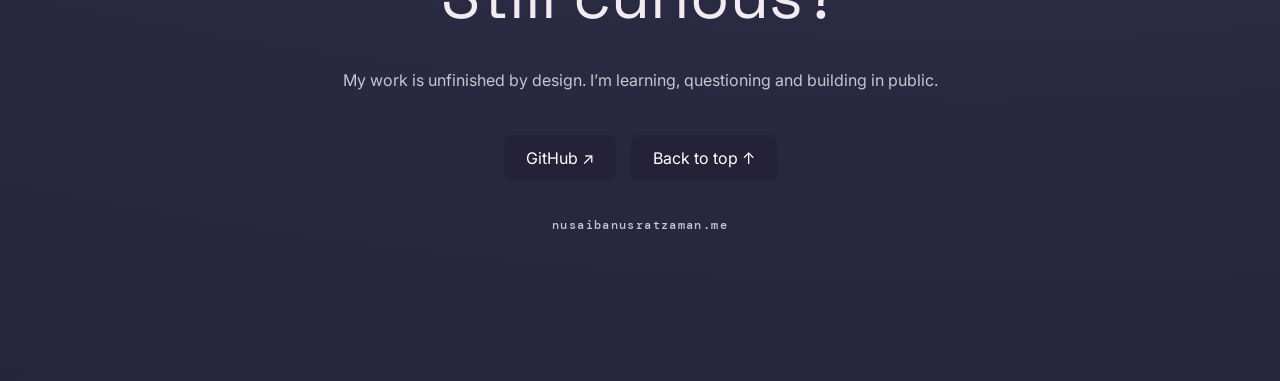
==== commit 3cb8cd3e: "Remove unused serif font request and refresh Work section styles" ====
--- a/index.html
+++ b/index.html
@@ -21,10 +21,10 @@
   <title>Nusaiba Nusrat Zaman — Full-Stack Developer</title>
   <link rel="preconnect" href="https://fonts.googleapis.com">
   <link rel="preconnect" href="https://fonts.gstatic.com" crossorigin>
-  <link href="https://fonts.googleapis.com/css2?family=DM+Mono:wght@400;500&family=Inter:wght@400;500;600;700;800&family=Instrument+Serif:ital@0;1&family=Noto+Sans+Bengali:wght@400;600;700&family=Space+Grotesk:wght@500;600;700&display=swap" rel="stylesheet">
+  <link href="https://fonts.googleapis.com/css2?family=DM+Mono:wght@400;500&family=Inter:wght@400;500;600;700;800&family=Noto+Sans+Bengali:wght@400;600;700&family=Space+Grotesk:wght@500;600;700&display=swap" rel="stylesheet">
   <link rel="stylesheet" href="styles.css">
   <link rel="stylesheet" href="theme.css?v=section-label-3">
-  <link rel="stylesheet" href="work-scrapbook.css?v=3">
+  <link rel="stylesheet" href="work-scrapbook.css?v=4">
 </head>
 <body>
   <div class="scroll-progress" id="scrollProgress" aria-hidden="true"></div>
--- a/work-scrapbook.css
+++ b/work-scrapbook.css
@@ -1,391 +1,377 @@
-/* Selected work: compact scrapbook cards.
-   Separate stylesheet so the Story, Library and main navigation remain untouched. */
-.scrapbook-work{position:relative;isolation:isolate;padding-top:88px;padding-bottom:88px;color:#f0ebf6}
-.scrapbook-work::before{content:"";position:absolute;inset:65px -4vw 0;z-index:-1;pointer-events:none;background:radial-gradient(circle at 5% 36%,rgba(162,120,212,.075),transparent 32%),radial-gradient(circle at 95% 61%,rgba(220,175,122,.065),transparent 30%);border-radius:22px}
-.scrapbook-work .section-label{margin-bottom:20px}
-.work-heading{position:relative;display:flex;justify-content:space-between;align-items:center;gap:28px;min-height:124px;margin-bottom:27px}
-.work-heading-copy{padding-left:clamp(0px,11vw,160px)}
-.work-heading h2{font:400 clamp(2.5rem,4.3vw,4.25rem)/.96 "Instrument Serif",Georgia,serif;letter-spacing:-.035em;color:#f7ebeb;margin:0 0 15px;white-space:nowrap}
-.work-heading-copy>p{font:500 .73rem/1.5 "DM Mono",monospace;letter-spacing:.18em;color:#c6a8e1;margin:0}
-.work-margin-note,.work-after-note{font:italic 1.05rem/1.35 "Instrument Serif",Georgia,serif;letter-spacing:.035em;color:#c4a2dd;transform:rotate(-9deg);margin:0}
-.work-margin-note{position:absolute;left:8px;top:0;width:155px}
-.work-margin-note span{display:block;font-size:2.2rem;line-height:.9;text-align:right;transform:rotate(24deg);color:#ae92d0}
-.work-sunburst{font:400 1.35rem "DM Mono",monospace;position:relative;top:-17px;margin-left:10px;color:#ecc48c}
-.work-see-all{align-self:center;white-space:nowrap;display:inline-flex;align-items:center;gap:13px;padding:7px 0;color:#c9afe6!important;border-bottom:1px solid #aa8ecb;text-decoration:none!important;font:500 .79rem "DM Mono",monospace;margin-top:0}
-.work-see-all:hover,.work-see-all:focus-visible{color:white!important;border-color:white}
-.work-see-all span{transition:transform .2s}.work-see-all:hover span{transform:translate(3px,-3px)}
-.scrapbook-work .scrapbook-grid{display:grid;grid-template-columns:repeat(12,minmax(0,1fr));gap:24px 23px;align-items:stretch;isolation:isolate;padding:5px 8px 20px}
-.scrapbook-work .scrap-card{grid-column:span 4;min-height:315px;height:315px;position:relative;isolation:isolate;overflow:visible;padding:22px 22px 20px 26px;border:1px solid rgba(64,47,74,.18);border-radius:13px;box-shadow:0 18px 38px rgba(9,9,25,.22),0 2px 2px rgba(17,9,26,.08);background:#f4eee5;color:#231d38;transform:none;transition:transform .32s cubic-bezier(.2,.7,.2,1),box-shadow .32s ease;will-change:transform}
-.scrapbook-work .scrap-card:nth-child(4){grid-column:2/span 5}
-.scrapbook-work .scrap-card:nth-child(5){grid-column:7/span 5}
-.scrapbook-work .scrap-card:hover{transform:translateY(-6px) rotate(-.2deg);box-shadow:0 30px 52px rgba(9,9,25,.35);border-color:rgba(114,80,130,.33)}
-.scrapbook-work .scrap-card:focus-within{outline:2px solid #c49feb;outline-offset:4px}
-.scrapbook-work .scrap-card::before{content:"";position:absolute;inset:0;z-index:0;pointer-events:none;opacity:.28;background-image:radial-gradient(#9b879d 0.35px,transparent .45px);background-size:6px 6px;border-radius:inherit}
-.scrapbook-work .scrap-card>*{z-index:1}
-.scrapbook-work .scrap-topline{position:relative;z-index:4;display:flex;align-items:center;gap:12px;min-height:30px;font:500 .62rem/1.3 "DM Mono",monospace;letter-spacing:.09em;color:#595069}
-.scrapbook-work .scrap-index{display:grid;place-items:center;width:34px;height:30px;flex:0 0 34px;border-radius:8px;border:1px solid rgba(81,66,99,.23);font:.95rem "DM Mono",monospace;color:#322c45;letter-spacing:0}
-.scrapbook-work .scrap-copy{position:relative;z-index:3;width:56%;max-width:260px;padding-top:31px}
-.scrapbook-work .scrap-copy h3{font:400 clamp(1.75rem,2.6vw,2.3rem)/1.0 "Instrument Serif",Georgia,serif;letter-spacing:-.03em;color:#201b37;margin:0 0 17px}
-.scrapbook-work .scrap-tagline{font:500 clamp(.89rem,1.18vw,1.13rem)/1.35 "Space Grotesk",sans-serif;color:#7c5ba7;margin:0 0 14px}
-.scrapbook-work .scrap-description{font:.78rem/1.48 Inter,sans-serif;color:#555067;margin:0;max-width:230px}
-.scrapbook-work .scrap-open{position:absolute;z-index:8;left:0;bottom:-58px;display:inline-flex;align-items:center;gap:8px;color:#443c64!important;font:.66rem "DM Mono",monospace;text-decoration:none!important;white-space:nowrap;margin:0;padding:0}
-.scrapbook-work .scrap-open span{display:grid;place-items:center;width:33px;height:33px;border-radius:50%;background:#443568;color:#fff;font:1.25rem "Inter",sans-serif;transition:transform .22s,background .22s}
-.scrapbook-work .scrap-open:hover span{transform:translateX(4px);background:#7e61b1}
-.scrapbook-work .scrap-art{position:absolute;z-index:2;right:-12px;bottom:9px;width:59%;height:78%;object-fit:contain;pointer-events:none;filter:drop-shadow(0 12px 12px rgba(25,18,32,.13))}
-.scrapbook-work .scrap-tape{position:absolute;z-index:6;width:75px;height:24px;top:-14px;left:22px;transform:rotate(-12deg);clip-path:polygon(0 4%,95% 0,100% 100%,4% 95%);box-shadow:0 2px 8px #0003;opacity:.86}
-.scrapbook-work .tape-purple{background:repeating-linear-gradient(135deg,#9b80c2 0 5px,#bda7d5 5px 10px)}
-.scrapbook-work .tape-blue{left:auto;right:50px;transform:rotate(10deg);background:repeating-linear-gradient(120deg,#91acc9 0 6px,#b8cede 6px 12px)}
-.scrapbook-work .tape-coral{left:auto;right:36px;transform:rotate(-10deg);background:repeating-linear-gradient(120deg,#c78e93 0 7px,#dfb1ad 7px 13px)}
-.scrapbook-work .scrap-scribble{position:absolute;z-index:4;font:italic .83rem/1.3 "Instrument Serif",Georgia,serif;color:#665079;transform:rotate(-8deg);pointer-events:none}
-.scrapbook-work .scribble-bujhi{right:15px;top:46px;text-align:center}
-.scrapbook-work .paper-punch{position:absolute;left:-6px;top:58px;bottom:31px;width:15px;display:flex;flex-direction:column;justify-content:space-around;align-items:center;z-index:5;pointer-events:none}
-.scrapbook-work .paper-punch i{width:13px;height:13px;border-radius:50%;background:#252238;box-shadow:inset 1px 1px 1px #121029}
-.scrapbook-work .scrap-bujhi{background:linear-gradient(110deg,#f7f0e5,#eee4d8)}
-.scrapbook-work .scrap-bujhi::after{content:"";position:absolute;z-index:-1;inset:auto 5px -8px 15px;height:14px;background:#a88fb2;border-radius:4px;transform:rotate(-2deg)}
-.scrapbook-work .scrap-health{background:linear-gradient(132deg,#f8f0e3,#efebec)}
-.scrapbook-work .scrap-health .scrap-art{width:65%;right:-19px;bottom:-4px;height:85%;opacity:.98}
-.scrapbook-work .scrap-health .scrap-copy{width:56%}
-.scrapbook-work .health-heart{position:absolute;right:26px;top:63px;font-size:2rem;color:#8e7fb5;transform:rotate(9deg)}
-.scrapbook-work .scrap-comet{background:linear-gradient(145deg,#151a36,#27223f 68%,#19192f);color:#eee5f4;border-color:#55516a}
-.scrapbook-work .scrap-comet::before{opacity:.18;background-image:radial-gradient(#cfcee6 .6px,transparent .8px);background-size:17px 16px}
-.scrapbook-work .scrap-comet .scrap-topline{color:#c5b8cf}
-.scrapbook-work .scrap-comet .scrap-index{color:#efebf6;border-color:rgba(235,228,250,.4)}
-.scrapbook-work .scrap-comet .scrap-copy h3{color:#fff1e4}
-.scrapbook-work .scrap-comet .scrap-tagline{color:#c3a8e5}
-.scrapbook-work .scrap-comet .scrap-description{color:#c2bbd3}
-.scrapbook-work .scrap-comet .scrap-open{color:#e5d1f3!important}
-.scrapbook-work .scrap-comet .scrap-open span{background:#a17acc;color:#19162e}
-.scrapbook-work .scrap-comet .scrap-art{width:77%;height:85%;right:-40px;bottom:-3px;opacity:.92}
-.scrapbook-work .scrap-comet-star{position:absolute;right:35px;top:49px;color:#e5c78c;font-size:2rem;animation:work-star-twinkle 4s ease-in-out infinite}
-.scrapbook-work .scrap-owl{background:linear-gradient(130deg,#f6f2e7,#e9e3e4)}
-.scrapbook-work .scrap-owl::before{background-image:linear-gradient(#ae9dc123 1px,transparent 1px),linear-gradient(90deg,#ae9dc123 1px,transparent 1px);background-size:20px 20px;opacity:.5}
-.scrapbook-work .scrap-owl .scrap-art{width:61%;height:96%;right:-10px;bottom:-9px}
-.scrapbook-work .scrap-owl .scrap-copy{width:54%;padding-top:30px}
-.scrapbook-work .scrap-owl .scrap-copy h3{font-size:2.7rem}
-.scrapbook-work .scrap-clip{position:absolute;z-index:7;top:-12px;left:40px;width:23px;height:55px;border:4px solid #9c938d;border-bottom-left-radius:13px;border-bottom-right-radius:13px;border-top-left-radius:14px;border-top-right-radius:14px;transform:rotate(12deg);box-shadow:1px 3px 3px #0003}
-.scrapbook-work .scrap-airmail{position:absolute;right:22%;bottom:35px;color:#8877a8;font-size:1.7rem;transform:rotate(-22deg)}
-.scrapbook-work .scrap-madam{background:linear-gradient(125deg,#231d34,#322334 85%);color:#eee4e4;border-color:#79575f}
-.scrapbook-work .scrap-madam::before{opacity:.15;background-image:radial-gradient(#d9a7a1 .6px,transparent .8px);background-size:12px 12px}
-.scrapbook-work .scrap-madam .scrap-topline{color:#e8c7ba}
-.scrapbook-work .scrap-madam .scrap-index{color:#ffe8d3;border-color:#9e808c}
-.scrapbook-work .scrap-madam .scrap-copy h3{color:#f8e9dd}
-.scrapbook-work .scrap-madam .scrap-tagline{color:#c6a7d5}
-.scrapbook-work .scrap-madam .scrap-description{color:#d1c3d1}
-.scrapbook-work .scrap-madam .scrap-open{color:#f4e3e0!important}
-.scrapbook-work .scrap-madam .scrap-open span{background:#bd7c7a}
-.scrapbook-work .scrap-madam .scrap-art{width:72%;height:100%;right:-26px;bottom:-5px}
-.scrapbook-work .scribble-madam{color:#efcfad;top:60px;right:27px}
-.work-after{display:flex;position:relative;gap:30px;justify-content:space-between;align-items:center;margin:40px 4px 0;padding:24px 0 0;border-top:1px solid rgba(226,203,246,.2)}
-.work-after-note{font-size:1.1rem;width:155px;flex:0 0 155px;text-align:center;transform:rotate(-7deg)}
-.other-work{display:flex;align-items:center;justify-content:center;gap:12px;flex-wrap:wrap;flex:1}
-.other-work-label{font:500 .62rem "DM Mono",monospace;letter-spacing:.15em;color:#b59acb;margin-right:7px}
-.other-work a{display:inline-flex;align-items:center;gap:8px;padding:11px 15px;border:1px solid rgba(212,188,234,.28);border-radius:100px;color:#efe9f9!important;text-decoration:none!important;font:600 .83rem Inter,sans-serif;background:#29273e;transition:background .2s,border-color .2s}
-.other-work a small{font-weight:400;font-size:.69rem;color:#baacc8}
-.other-work a:hover{background:#3a3355;border-color:#bfabe0}
-.work-process{font:.72rem "DM Mono",monospace;color:#cbb7e1;flex:0 1 175px;min-width:150px}
-.work-process summary{cursor:pointer;text-decoration:underline;text-underline-offset:5px}
-.work-process[open]{position:relative}
-.work-process ol{position:absolute;z-index:15;right:0;bottom:25px;width:300px;max-width:calc(100vw - 40px);padding:20px 20px 20px 36px;background:#ede7e2;color:#332947;border:1px solid #c3a9c5;border-radius:9px;box-shadow:0 14px 30px #05040c88}
-.work-process li{margin:0 0 8px;line-height:1.55}
-@keyframes work-star-twinkle{0%,100%{opacity:.6;transform:rotate(-7deg) scale(.94)}50%{opacity:1;transform:rotate(8deg) scale(1.1)}}
-@media (min-width:1450px){.scrapbook-work .scrap-card{height:340px}.scrapbook-work .scrap-copy{padding-top:36px}.scrapbook-work .scrap-copy h3{font-size:2.45rem}.scrapbook-work .scrap-tagline{font-size:1.12rem}}
-@media (max-width:1130px){
-  .scrapbook-work .scrapbook-grid{gap:17px}
-  .scrapbook-work .scrap-card{padding:19px 16px 17px 20px;height:315px}
-  .scrapbook-work .scrap-copy{width:61%;padding-top:29px}
-  .scrapbook-work .scrap-copy h3{font-size:1.75rem}
-  .scrapbook-work .scrap-tagline{font-size:.87rem}
-  .scrapbook-work .scrap-description{font-size:.72rem}
-  .scrapbook-work .scrap-art{right:-15px;width:62%}
-  .scrapbook-work .scribble-bujhi{display:none}
-  .work-heading-copy{padding-left:120px}
-}
-@media (max-width:900px){
-  .scrapbook-work{padding-top:70px}
-  .scrapbook-work .scrapbook-grid{grid-template-columns:repeat(2,minmax(0,1fr));gap:20px;padding:4px 3px}
-  .scrapbook-work .scrap-card,.scrapbook-work .scrap-card:nth-child(4),.scrapbook-work .scrap-card:nth-child(5){grid-column:auto;height:340px;min-height:340px}
-  .scrapbook-work .scrap-card:nth-child(5){grid-column:1/-1;width:min(100%,480px);justify-self:center}
-  .scrapbook-work .scrap-copy{width:58%}
-  .scrapbook-work .scrap-copy h3{font-size:2rem}
-  .scrapbook-work .scrap-tagline{font-size:.95rem}
-  .work-heading-copy{padding-left:110px}
-  .work-heading h2{font-size:3rem}
-  .work-after{flex-wrap:wrap}
-  .work-after-note{flex:1 0 90px}
-  .other-work{flex:2 1 390px}
-  .work-process{flex:1 1 100%;text-align:right}
-}
-@media (max-width:650px){
-  .scrapbook-work .section-label{margin-bottom:14px}
-  .work-heading{min-height:auto;margin:18px 0 27px;flex-wrap:wrap;gap:16px}
-  .work-heading-copy{padding:0}
-  .work-heading h2{font-size:clamp(2.4rem,11vw,3.3rem)}
-  .work-heading-copy>p{font-size:.59rem}
-  .work-margin-note{position:relative;order:2;width:100%;margin:0;transform:rotate(-3deg);font-size:.88rem;line-height:1.15}
-  .work-margin-note span{display:inline-block;margin-left:12px;font-size:1.5rem}
-  .work-see-all{position:absolute;right:0;top:8px;font-size:.64rem;background:#2a253d}
-  .scrapbook-work .scrapbook-grid{grid-template-columns:1fr;gap:24px}
-  .scrapbook-work .scrap-card,.scrapbook-work .scrap-card:nth-child(4),.scrapbook-work .scrap-card:nth-child(5){grid-column:auto;width:100%;max-width:520px;justify-self:center;height:305px;min-height:305px}
-  .scrapbook-work .scrap-copy{width:57%;padding-top:24px}
-  .scrapbook-work .scrap-copy h3{font-size:clamp(1.95rem,7vw,2.5rem);margin-bottom:13px}
-  .scrapbook-work .scrap-tagline{font-size:.93rem;margin-bottom:10px}
-  .scrapbook-work .scrap-description{font-size:.72rem}
-  .scrapbook-work .scrap-open{bottom:-54px}
-  .scrapbook-work .scrap-art{width:62%;height:78%;right:-12px}
-  .scrapbook-work .scrap-comet .scrap-art,.scrapbook-work .scrap-madam .scrap-art{width:72%}
-  .scrapbook-work .scrap-owl .scrap-art{width:61%}
-  .scrapbook-work .scrap-card:nth-child(5){width:100%}
-  .work-after{display:block;margin-top:28px}
-  .work-after-note{width:auto;text-align:left;margin:0 0 20px;font-size:1rem}
-  .other-work{justify-content:flex-start}
-  .other-work-label{width:100%;margin-bottom:4px}
-  .other-work a{font-size:.75rem}
-  .other-work a small{display:none}
-  .work-process{margin-top:19px;text-align:left}
-  .work-process ol{left:0;right:auto;bottom:20px}
-}
-@media (max-width:370px){
-  .scrapbook-work .scrap-card{padding:16px 13px 16px 19px;height:290px;min-height:290px}
-  .scrapbook-work .scrap-copy h3{font-size:1.85rem}
-  .scrapbook-work .scrap-copy{width:60%;padding-top:27px}
-  .scrapbook-work .scrap-description{font-size:.68rem}
-  .scrapbook-work .scrap-tagline{font-size:.84rem}
-  .scrapbook-work .scrap-art{width:63%;right:-13px}
-  .scrapbook-work .scrap-topline{gap:8px;font-size:.54rem}
-}
-@media(prefers-reduced-motion:reduce){
-  .scrapbook-work .scrap-card,.scrapbook-work .scrap-open span,.scrapbook-work .scrap-comet-star,.work-see-all span{transition:none!important;animation:none!important}
-  .scrapbook-work .scrap-card:hover{transform:none}
-}
-
-/* Explicit stack layers override the older .project-card > * selector. */
-.scrapbook-work .scrap-card > .scrap-topline{position:relative;z-index:6}
-.scrapbook-work .scrap-card > .scrap-copy{position:relative;z-index:4}
-.scrapbook-work .scrap-card > .scrap-art{position:absolute;z-index:2}
-.scrapbook-work .scrap-card > .scrap-open{position:absolute;z-index:8;left:25px;bottom:19px;top:auto;right:auto}
-.scrapbook-work .scrap-card > .scrap-tape,
-.scrapbook-work .scrap-card > .scrap-clip{position:absolute;z-index:9}
-.scrapbook-work .scrap-card > .paper-punch{position:absolute;z-index:9}
-.scrapbook-work .scrap-card > .scrap-scribble,
-.scrapbook-work .scrap-card > .scrap-doodle,
-.scrapbook-work .scrap-card > .scrap-comet-star{position:absolute;z-index:5}
-@media(max-width:650px){
-  .scrapbook-work .scrap-card > .scrap-open{left:20px;bottom:17px}
-}
-
-/* Layout correction, Oct 2026: keep decorative notes in flow, align both card rows,
-   and prevent imagery / the secondary links from competing with the page content. */
-.scrapbook-work .work-heading{
-  display:grid;
-  grid-template-columns:clamp(128px,13vw,180px) minmax(0,1fr) max-content;
-  align-items:center;
-  column-gap:clamp(16px,2.5vw,32px);
-  min-height:108px;
-  margin:0 0 29px;
-}
-.scrapbook-work .work-heading-copy{padding-left:0;min-width:0}
-.scrapbook-work .work-heading h2{
-  margin:0 0 12px;
-  font-size:clamp(2.65rem,4.2vw,4.15rem);
-  line-height:1.02;
-  white-space:normal;
-}
-.scrapbook-work .work-margin-note{
-  position:static;
-  align-self:center;
-  width:auto;
-  max-width:165px;
-  margin:0 0 3px 5px;
-  font-size:.98rem;
-  line-height:1.22;
-  transform:rotate(-7deg);
-}
-.scrapbook-work .work-margin-note span{
-  display:block;
-  font-size:1.5rem;
-  line-height:1;
-  margin:2px 0 0;
-  text-align:right;
-}
-.scrapbook-work .work-see-all{
-  position:static;
-  align-self:center;
-  justify-self:end;
-  margin:0;
-  padding:7px 0;
-  background:transparent;
-}
-.scrapbook-work .work-sunburst{top:-.45em;font-size:1.15rem}
-
-/* All five featured cards have the same width: 3 across, then 2 centered. */
-.scrapbook-work .scrapbook-grid{
+
+/* Selected Work v3: a single, self-contained scrapbook layout.
+   No inherited experimental overrides from earlier versions. */
+#work.scrapbook-work {
+  position:relative;
+  isolation:isolate;
+  padding-top:90px;
+  padding-bottom:85px;
+  color:#f1e8f5;
+}
+#work .section-label{margin-bottom:30px}
+#work .work-heading{
+  display:flex;
+  flex-wrap:wrap;
+  align-items:end;
+  justify-content:space-between;
+  gap:16px 28px;
+  margin:0 0 30px;
+  min-height:0;
+}
+#work .work-heading-copy{padding:0;min-width:0}
+#work .work-heading h2{
+  color:#f6edee;
+  font:700 clamp(2.65rem,4.15vw,4rem)/.98 "Space Grotesk",sans-serif;
+  letter-spacing:-.058em;
+  margin:0 0 13px;
+}
+#work .work-heading-copy>p{
+  color:#d0b5e6;
+  font:500 .72rem/1.4 "DM Mono",monospace;
+  letter-spacing:.17em;
+  margin:0;
+}
+#work .work-see-all{
+  margin:0 0 3px;
+  padding:8px 0;
+  display:inline-flex;
+  align-items:center;
+  gap:10px;
+  color:#d9b8ed;
+  border-bottom:1px solid #c0a4d6;
+  text-decoration:none;
+  font:500 .75rem "DM Mono",monospace;
+  transition:color .18s,border-color .18s;
+}
+#work .work-see-all:hover{color:#fff;border-color:#fff}
+#work .work-see-all:focus-visible,
+#work .scrap-open:focus-visible,
+#work .other-work a:focus-visible,
+#work .work-process summary:focus-visible{
+  outline:2px solid #e2c4ff;
+  outline-offset:4px;
+}
+
+/* A real 3 + 2 grid, with BOTH lower cards the same width as the upper three. */
+#work .scrapbook-grid{
   display:grid;
   grid-template-columns:repeat(6,minmax(0,1fr));
-  gap:25px 22px;
-  padding:7px 4px 8px;
   align-items:stretch;
-}
-.scrapbook-work .scrap-card,
-.scrapbook-work .scrap-card:nth-child(4),
-.scrapbook-work .scrap-card:nth-child(5){
+  gap:24px;
+  padding:12px 0 6px;
+}
+#work .scrap-card{
+  --card-bg:#f5efe7;
+  --card-fg:#27223b;
+  --card-sub:#7e62a7;
+  --card-muted:#5e536a;
+  position:relative;
   grid-column:span 2;
+  min-width:0;
   width:100%;
+  height:318px;
+  min-height:318px;
+  overflow:visible;
+  padding:20px 20px 19px 23px;
+  background:var(--card-bg);
+  color:var(--card-fg);
+  border:1px solid rgba(93,65,91,.20);
+  border-radius:12px;
+  box-shadow:0 17px 36px rgba(10,10,30,.22),0 2px 6px rgba(10,10,30,.07);
+  transition:box-shadow .24s,translate .24s;
+}
+#work .scrap-card:nth-child(4){grid-column:2/span 2}
+#work .scrap-card:nth-child(5){grid-column:4/span 2}
+#work .scrap-card:hover{
+  translate:0 -4px;
+  border-color:rgba(195,163,218,.55);
+  box-shadow:0 24px 45px rgba(10,10,30,.31);
+}
+#work .scrap-card::before{
+  content:"";
+  position:absolute;
+  z-index:0;
+  inset:0;
+  border-radius:inherit;
+  background-image:radial-gradient(#8b7584 .45px,transparent .6px);
+  background-size:7px 7px;
+  opacity:.22;
+  pointer-events:none;
+}
+#work .scrap-card::after{pointer-events:none}
+#work .scrap-card > *{z-index:1}
+#work .scrap-card .scrap-topline{
+  position:relative;
+  z-index:4;
+  display:flex;
+  align-items:center;
+  gap:11px;
+  min-height:29px;
+  font:500 .58rem/1.35 "DM Mono",monospace;
+  letter-spacing:.075em;
+  color:var(--card-muted);
+}
+#work .scrap-card .scrap-index{
+  display:grid;
+  flex:0 0 34px;
+  width:34px;
+  height:29px;
+  place-items:center;
+  border:1px solid currentColor;
+  border-radius:8px;
+  font:400 .83rem "DM Mono",monospace;
+}
+#work .scrap-card .scrap-copy{
+  position:relative;
+  z-index:3;
+  width:55%;
+  padding:31px 0 0;
+  max-width:220px;
+}
+#work .scrap-card h3{
+  margin:0 0 13px;
+  color:var(--card-fg);
+  font:700 clamp(1.50rem,2vw,2rem)/1.08 "Space Grotesk",sans-serif;
+  letter-spacing:-.05em;
+  overflow-wrap:break-word;
+}
+#work .scrap-card .scrap-tagline{
+  margin:0 0 12px;
+  color:var(--card-sub);
+  font:600 clamp(.86rem,1.13vw,1rem)/1.3 "Space Grotesk",sans-serif;
+}
+#work .scrap-card .scrap-description{
+  margin:0;
+  max-width:190px;
+  color:var(--card-muted);
+  font:400 .73rem/1.45 Inter,sans-serif;
+}
+#work .scrap-card .scrap-art{
+  position:absolute;
+  z-index:2;
+  right:0;
+  bottom:10px;
+  width:58%;
+  max-width:58%;
+  height:76%;
+  display:block;
+  object-fit:contain;
+  pointer-events:none;
+  filter:drop-shadow(0 7px 9px rgba(20,14,35,.09));
+}
+#work .scrap-card .scrap-open{
+  position:absolute;
+  z-index:8;
+  left:22px;
+  bottom:17px;
+  top:auto;
+  margin:0;
+  display:inline-flex;
+  align-items:center;
+  gap:10px;
+  color:var(--card-fg);
+  text-decoration:none;
+  font:500 .67rem "DM Mono",monospace;
+  white-space:nowrap;
+}
+#work .scrap-card .scrap-open span{
+  display:grid;
+  place-items:center;
+  width:33px;
+  height:33px;
+  border-radius:50%;
+  background:#48386f;
+  color:#fff;
+  font:400 1.25rem Inter,sans-serif;
+  transition:transform .2s,background .2s;
+}
+#work .scrap-card .scrap-open:hover span{transform:translateX(4px);background:#8060ad}
+
+/* Tactile details, kept outside the main content and away from text. */
+#work .scrap-tape{
+  position:absolute;
+  z-index:7;
+  top:-13px;
+  left:25px;
+  width:73px;
+  height:23px;
+  transform:rotate(-11deg);
+  background:repeating-linear-gradient(135deg,#aa91ca 0 6px,#c2b0d7 6px 12px);
+  opacity:.88;
+  clip-path:polygon(2% 2%,100% 0,98% 100%,0 94%);
+}
+#work .tape-blue{left:auto;right:40px;background:repeating-linear-gradient(135deg,#9ab3ce 0 6px,#bfd0e3 6px 12px);transform:rotate(9deg)}
+#work .tape-sage{left:auto;right:43px;background:repeating-linear-gradient(135deg,#8bada0 0 6px,#c2cfba 6px 12px);transform:rotate(8deg)}
+#work .paper-punch{
+  position:absolute;
+  z-index:6;
+  left:-7px;
+  top:60px;
+  bottom:36px;
+  width:14px;
+  display:flex;
+  flex-direction:column;
+  align-items:center;
+  justify-content:space-between;
+  pointer-events:none;
+}
+#work .paper-punch i{width:13px;height:13px;background:#272237;border-radius:50%}
+#work .scrap-clip{
+  position:absolute;
+  z-index:7;
+  top:-11px;
+  left:44px;
+  height:52px;
+  width:21px;
+  border:3px solid #89818d;
+  border-radius:12px;
+  transform:rotate(13deg);
+  pointer-events:none;
+  box-shadow:2px 2px 3px #0002;
+}
+#work .scrap-doodle{position:absolute;z-index:4;right:25px;top:67px;color:#a98bc9;font-size:1.8rem;pointer-events:none}
+#work .scrap-airmail{position:absolute;z-index:4;right:22%;bottom:30px;color:#a48cb7;font-size:1.6rem;pointer-events:none}
+#work .scrap-comet-star{position:absolute;z-index:4;right:38px;top:60px;color:#e8c898;font-size:1.8rem;pointer-events:none}
+
+/* Project-by-project treatment, no full-bleed artwork escaping the card. */
+#work .scrap-bujhi{background:linear-gradient(133deg,#f8f2e9,#eee6dc)}
+#work .scrap-health{background:linear-gradient(135deg,#f8f0e5,#ede7e8)}
+#work .scrap-health .scrap-art{right:-1%;width:61%;max-width:61%;bottom:5px;height:78%}
+#work .scrap-comet{
+  --card-bg:#1b2038;
+  --card-fg:#f8ede7;
+  --card-sub:#ceb6ef;
+  --card-muted:#c5c2d7;
+  background:linear-gradient(130deg,#18203c,#29223e);
+  border-color:#544e6a;
+}
+#work .scrap-comet::before{background-image:radial-gradient(#f4d8b2 .65px,transparent .8px);background-size:17px 16px;opacity:.20}
+#work .scrap-comet .scrap-art{width:66%;max-width:66%;bottom:5px;height:85%}
+#work .scrap-comet .scrap-open span{background:#ac8ad0;color:#20172e}
+#work .scrap-owl{background:linear-gradient(130deg,#f8f4ea,#ece9e7)}
+#work .scrap-owl::before{background-image:linear-gradient(#b4a8c12b 1px,transparent 1px),linear-gradient(90deg,#b4a8c12b 1px,transparent 1px);background-size:18px 18px;opacity:.6}
+#work .scrap-owl .scrap-art{width:58%;max-width:58%;height:87%;bottom:2px}
+#work .scrap-lifehistory{
+  --card-fg:#f7ebdf;
+  --card-sub:#ceb5d9;
+  --card-muted:#d0c3d5;
+  background:linear-gradient(140deg,#1a2836,#28253a 82%);
+  border-color:#62717d;
+}
+#work .scrap-lifehistory .scrap-art{width:64%;max-width:64%;height:85%;bottom:5px}
+#work .scrap-lifehistory .scrap-open span{background:#916eac}
+
+/* Make the secondary projects a single tidy row. */
+#work .work-after{
+  display:grid;
+  grid-template-columns:minmax(0,1fr) auto;
+  align-items:center;
+  gap:15px 24px;
+  margin:24px 0 0;
+  padding:23px 0 0;
+  border-top:1px solid rgba(232,218,248,.22);
+}
+#work .other-work{display:flex;align-items:center;flex-wrap:wrap;gap:10px 12px;min-width:0}
+#work .other-work-label{
+  color:#c2abd9;
+  font:500 .67rem "DM Mono",monospace;
+  letter-spacing:.13em;
+  margin-right:6px;
+}
+#work .other-work a{
+  margin:0;
+  display:inline-flex;
+  align-items:center;
+  gap:10px;
+  padding:11px 16px;
+  border:1px solid rgba(227,210,247,.30);
+  border-radius:999px;
+  background:#2d2942;
+  color:#faf0ff;
+  text-decoration:none;
+  font:600 .8rem Inter,sans-serif;
+  transition:background .2s;
+}
+#work .other-work a:hover{background:#413a5c}
+#work .other-work a small{display:none}
+#work .work-process{
+  justify-self:end;
+  position:relative;
+  font:500 .70rem "DM Mono",monospace;
+  color:#d1bde2;
   min-width:0;
-  max-width:none;
-  height:327px;
-  min-height:327px;
-}
-.scrapbook-work .scrap-card:nth-child(4){grid-column:2/span 2}
-.scrapbook-work .scrap-card:nth-child(5){grid-column:4/span 2}
-/* More restrained artwork keeps typography legible and stays within card edges. */
-.scrapbook-work .scrap-card > .scrap-art{
-  right:4px;
-  bottom:8px;
-  width:56%;
-  max-width:56%;
-  height:76%;
-  object-fit:contain;
-}
-.scrapbook-work .scrap-health > .scrap-art{right:1px;bottom:5px;width:58%;max-width:58%;height:77%}
-.scrapbook-work .scrap-comet > .scrap-art{right:1px;bottom:5px;width:61%;max-width:61%;height:79%}
-.scrapbook-work .scrap-owl > .scrap-art{right:0;bottom:2px;width:55%;max-width:55%;height:83%}
-.scrapbook-work .scrap-madam > .scrap-art{right:2px;bottom:5px;width:60%;max-width:60%;height:80%}
-.scrapbook-work .scrap-card .scrap-copy{
-  position:relative;
-  width:53%;
-  max-width:235px;
-  padding-top:26px;
-}
-.scrapbook-work .scrap-card .scrap-copy h3{margin:0 0 13px;font-size:clamp(1.75rem,2.4vw,2.2rem)}
-.scrapbook-work .scrap-owl .scrap-copy h3{font-size:clamp(1.85rem,2.7vw,2.4rem)}
-.scrapbook-work .scrap-card .scrap-tagline{font-size:clamp(.85rem,1.05vw,1rem);line-height:1.33;margin-bottom:11px}
-.scrapbook-work .scrap-card .scrap-description{font-size:.73rem;line-height:1.45}
-.scrapbook-work .scrap-card > .scrap-open{left:24px;bottom:16px;gap:10px}
-.scrapbook-work .scrap-card > .scrap-open span{width:32px;height:32px}
-.scrapbook-work .scrap-madam .scrap-description{max-width:195px}
-
-/* Organized secondary projects: no floating handwriting or unexpected wrapping. */
-.scrapbook-work .work-after{
-  display:grid;
-  grid-template-columns:minmax(0,1fr) max-content;
-  align-items:center;
-  gap:22px 28px;
-  padding-top:22px;
-  margin:25px 4px 0;
-}
-.scrapbook-work .other-work{
-  display:flex;
-  min-width:0;
-  align-items:center;
-  justify-content:flex-start;
-  flex-wrap:wrap;
-  flex:none;
-  gap:10px 12px;
-}
-.scrapbook-work .other-work-label{flex:none;margin:0 8px 0 0}
-.scrapbook-work .other-work a{
-  display:inline-flex;
-  flex:none;
-  gap:9px;
-  margin:0;
-  padding:11px 15px;
-  min-height:42px;
-  max-width:100%;
-  border-radius:999px;
-  font-size:.8rem;
-  text-decoration:none!important;
-  transition:background .2s,border-color .2s,transform .2s;
-}
-.scrapbook-work .other-work a:hover{transform:translateY(-2px)}
-.scrapbook-work .other-work a small{font-size:.68rem;white-space:nowrap}
-.scrapbook-work .work-process{
-  flex:none;
-  min-width:200px;
-  margin:0;
-  justify-self:end;
-  text-align:right;
-  font-size:.71rem;
-}
-.scrapbook-work .work-process summary{list-style:none}
-.scrapbook-work .work-process summary::-webkit-details-marker{display:none}
-
-/* Tablet: two columns; fifth card centered at the same physical width. */
-@media(max-width:1100px){
-  .scrapbook-work .work-heading{grid-template-columns:125px minmax(0,1fr) max-content;gap:18px}
-  .scrapbook-work .work-margin-note{font-size:.87rem;max-width:125px}
-  .scrapbook-work .work-heading h2{font-size:clamp(2.45rem,4.5vw,3.35rem)}
-  .scrapbook-work .scrapbook-grid{grid-template-columns:repeat(2,minmax(0,1fr));gap:21px;padding:7px 3px}
-  .scrapbook-work .scrap-card,
-  .scrapbook-work .scrap-card:nth-child(4),
-  .scrapbook-work .scrap-card:nth-child(5){grid-column:auto;height:333px;min-height:333px}
-  .scrapbook-work .scrap-card:nth-child(5){grid-column:1/-1;max-width:calc((100% - 21px)/2);justify-self:center}
-  .scrapbook-work .work-after{grid-template-columns:1fr;align-items:start}
-  .scrapbook-work .work-process{justify-self:start;text-align:left;min-width:0}
-  .scrapbook-work .work-process ol{left:0;right:auto}
-}
-@media(max-width:690px){
-  .scrapbook-work .work-heading{
-    grid-template-columns:minmax(0,1fr);
-    gap:9px;
-    align-items:start;
-    min-height:0;
-    margin:0 0 23px;
-  }
-  .scrapbook-work .work-heading-copy{order:0}
-  .scrapbook-work .work-heading h2{font-size:clamp(2.3rem,8.5vw,3.3rem);margin-bottom:9px}
-  .scrapbook-work .work-heading-copy>p{font-size:.63rem;letter-spacing:.12em}
-  .scrapbook-work .work-margin-note{
-    order:1;
-    display:block;
-    margin:8px 0 0 4px;
-    width:auto;
-    max-width:none;
-    transform:rotate(-2deg);
-    font-size:.85rem;
-  }
-  .scrapbook-work .work-margin-note br{display:none}
-  .scrapbook-work .work-margin-note span{display:inline-block;font-size:1rem;transform:none;margin:0 0 0 6px}
-  .scrapbook-work .work-see-all{order:2;justify-self:start;font-size:.72rem;margin-top:3px}
-  .scrapbook-work .scrapbook-grid{grid-template-columns:minmax(0,1fr);gap:21px}
-  .scrapbook-work .scrap-card,
-  .scrapbook-work .scrap-card:nth-child(4),
-  .scrapbook-work .scrap-card:nth-child(5){
+}
+#work .work-process summary{cursor:pointer;text-decoration:underline;text-underline-offset:5px;white-space:nowrap}
+#work .work-process ol{
+  position:absolute;
+  z-index:10;
+  top:calc(100% + 12px);
+  right:0;
+  bottom:auto;
+  width:min(300px,calc(100vw - 40px));
+  margin:0;
+  padding:18px 20px 18px 36px;
+  border:1px solid #ccb6dd;
+  border-radius:10px;
+  background:#f1e8e4;
+  box-shadow:0 18px 40px #0504167a;
+  color:#322940;
+  text-align:left;
+}
+#work .work-process li{margin:0 0 7px;line-height:1.5}
+
+/* Phones and tablets; no overlaps and no horizontal overflow. */
+@media(max-width:1120px){
+  #work .scrapbook-grid{grid-template-columns:repeat(2,minmax(0,1fr));gap:22px}
+  #work .scrap-card,
+  #work .scrap-card:nth-child(4),
+  #work .scrap-card:nth-child(5){grid-column:auto;height:332px;min-height:332px}
+  #work .scrap-card:nth-child(5){grid-column:1/-1;width:calc((100% - 22px)/2);justify-self:center}
+  #work .work-after{grid-template-columns:1fr}
+  #work .work-process{justify-self:start}
+  #work .work-process ol{right:auto;left:0}
+}
+@media(max-width:700px){
+  #work.scrapbook-work{padding-top:65px;padding-bottom:70px}
+  #work .section-label{margin-bottom:24px}
+  #work .work-heading{align-items:start;flex-direction:column;gap:18px;margin-bottom:26px}
+  #work .work-heading h2{font-size:clamp(2.45rem,9vw,3.3rem)}
+  #work .work-see-all{font-size:.7rem}
+  #work .scrapbook-grid{grid-template-columns:minmax(0,1fr);gap:25px}
+  #work .scrap-card,
+  #work .scrap-card:nth-child(4),
+  #work .scrap-card:nth-child(5){
     grid-column:1;
     width:100%;
-    max-width:500px;
-    height:310px;
-    min-height:310px;
+    max-width:510px;
     justify-self:center;
+    height:306px;
+    min-height:306px;
   }
-  .scrapbook-work .scrap-card .scrap-copy{width:54%;padding-top:23px}
-  .scrapbook-work .scrap-card .scrap-copy h3{font-size:clamp(1.8rem,6.2vw,2.15rem)}
-  .scrapbook-work .scrap-card .scrap-tagline{font-size:.9rem}
-  .scrapbook-work .scrap-card .scrap-description{font-size:.71rem}
-  .scrapbook-work .scrap-card > .scrap-open{left:20px;bottom:15px}
-  .scrapbook-work .other-work{display:flex;gap:10px}
-  .scrapbook-work .other-work-label{flex-basis:100%;margin-bottom:1px}
-  .scrapbook-work .other-work a{padding:10px 13px}
-  .scrapbook-work .other-work a small{display:none}
-  .scrapbook-work .work-after{margin-top:25px}
-}
-@media(max-width:380px){
-  .scrapbook-work .scrap-card,
-  .scrapbook-work .scrap-card:nth-child(4),
-  .scrapbook-work .scrap-card:nth-child(5){height:292px;min-height:292px}
-  .scrapbook-work .scrap-card .scrap-copy h3{font-size:1.75rem}
-  .scrapbook-work .scrap-card .scrap-description{font-size:.68rem}
-  .scrapbook-work .scrap-card .scrap-tagline{font-size:.83rem}
-}
-
-/* Compact phone cards must never let long copy cover the action link. */
-@media(max-width:690px){
-  .scrapbook-work .scrap-card .scrap-description{
+  #work .scrap-card .scrap-copy{padding-top:26px;width:54%}
+  #work .scrap-card h3{font-size:clamp(1.5rem,6vw,2rem)}
+  #work .scrap-card .scrap-tagline{font-size:.9rem}
+  #work .scrap-card .scrap-description{
+    font-size:.72rem;
     display:-webkit-box;
     -webkit-box-orient:vertical;
     -webkit-line-clamp:3;
     overflow:hidden;
   }
-}
-@media(max-width:380px){
-  .scrapbook-work .scrap-card .scrap-description{-webkit-line-clamp:2}
-}
+  #work .other-work-label{flex-basis:100%;margin-bottom:1px}
+}
+@media(max-width:390px){
+  #work .scrap-card,
+  #work .scrap-card:nth-child(4),
+  #work .scrap-card:nth-child(5){height:291px;min-height:291px;padding:18px}
+  #work .scrap-card .scrap-copy{width:58%;padding-top:26px}
+  #work .scrap-card h3{font-size:1.5rem}
+  #work .scrap-card .scrap-tagline{font-size:.84rem}
+  #work .scrap-card .scrap-description{-webkit-line-clamp:2;font-size:.68rem}
+  #work .scrap-card .scrap-open{left:18px;bottom:15px}
+  #work .scrap-card .scrap-art{width:55%;max-width:55%}
+}
+@media(prefers-reduced-motion:reduce){
+  #work .scrap-card,#work .scrap-open span,#work .other-work a{transition:none!important;animation:none!important}
+  #work .scrap-card:hover{translate:0}
+}
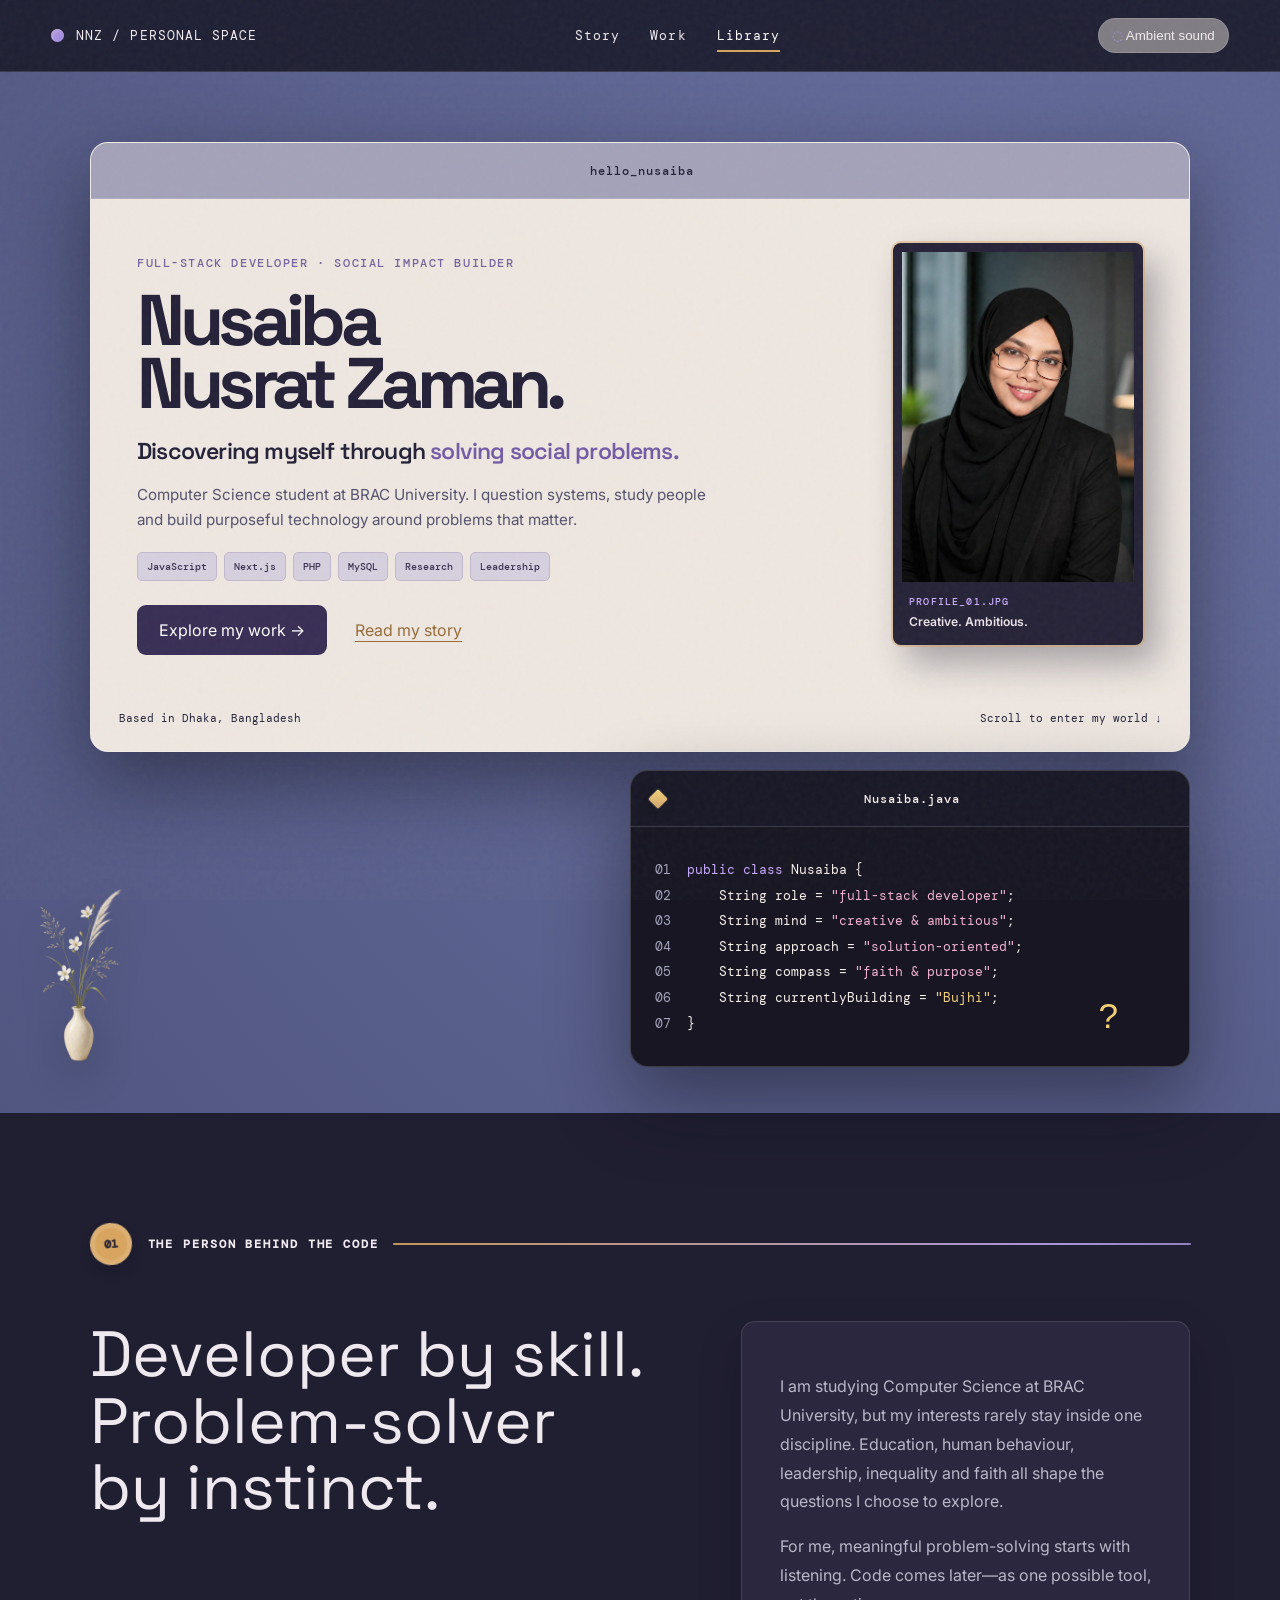
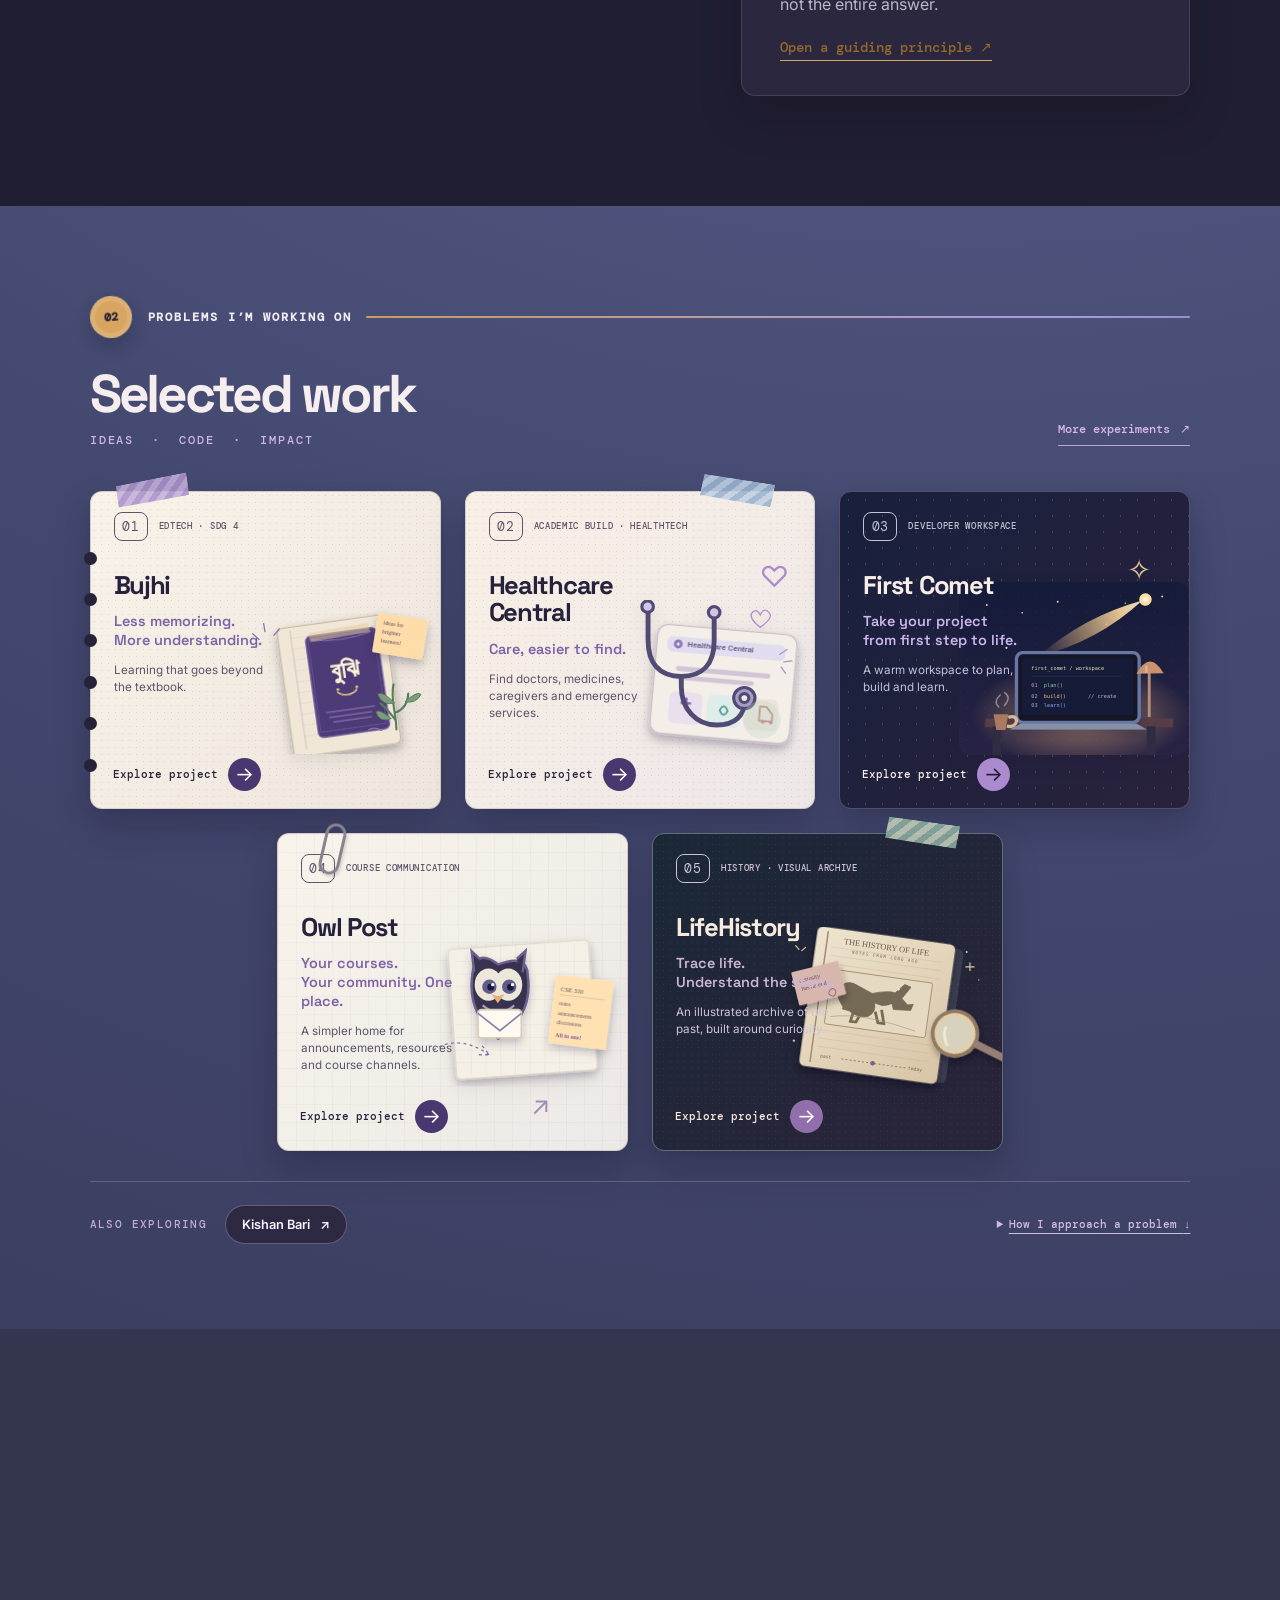
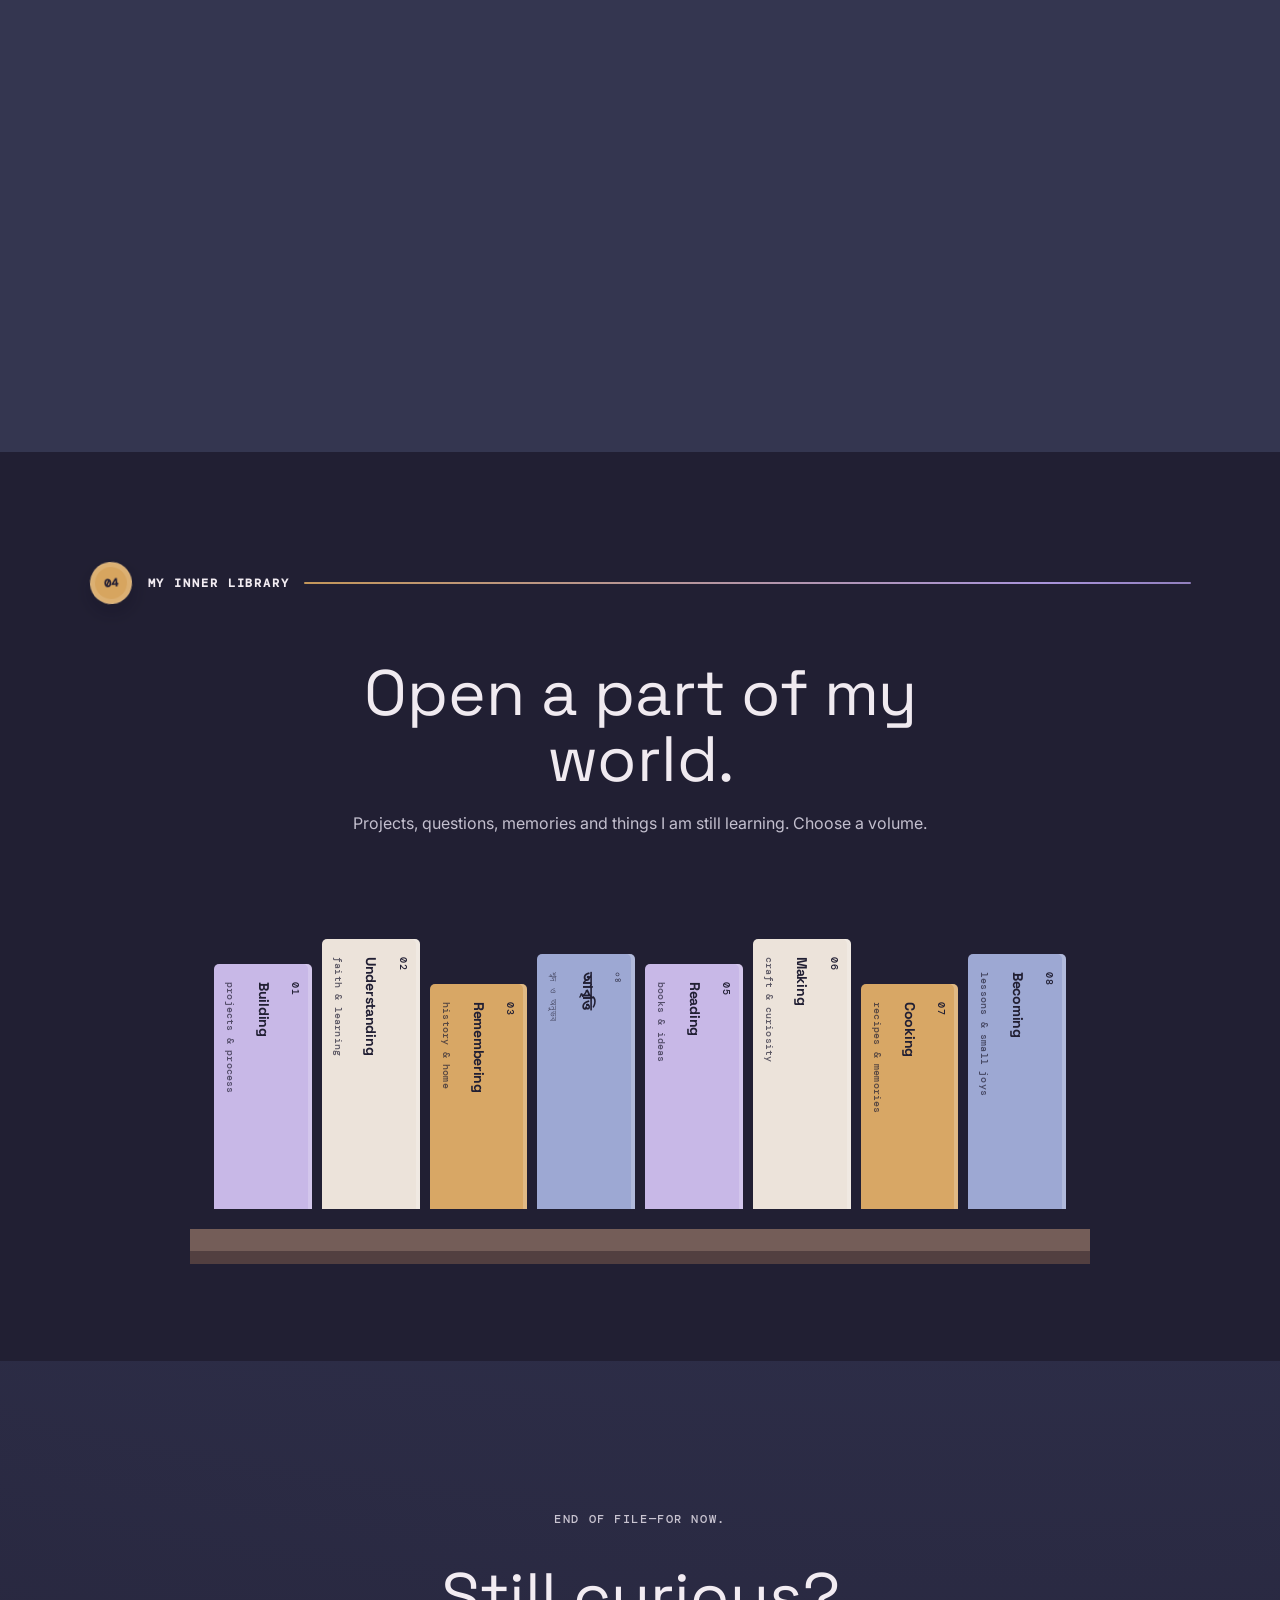
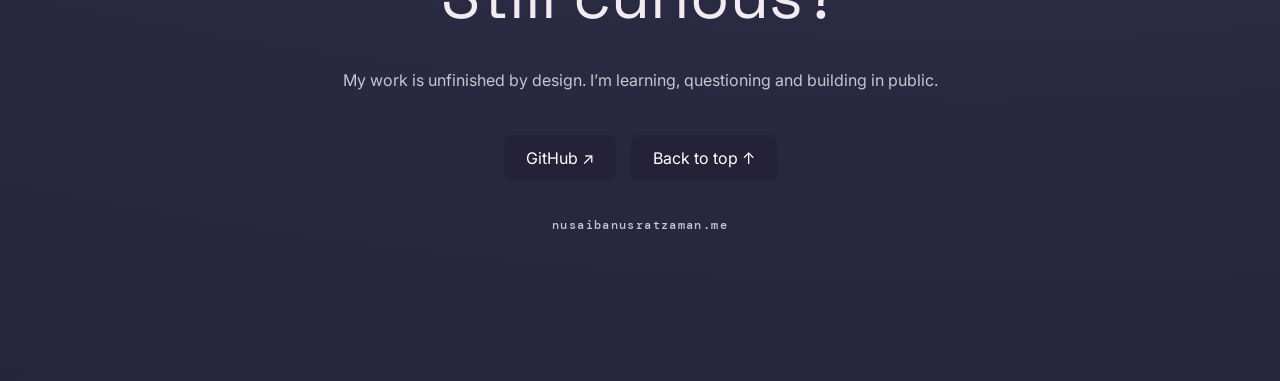
==== commit 14de79cc: "Remove MadamWeb link from portfolio project listing" ====
--- a/index.html
+++ b/index.html
@@ -174,7 +174,6 @@
         <div class="other-work">
           <span class="other-work-label">ALSO EXPLORING</span>
           <a href="https://kishan-bari.vercel.app/" target="_blank" rel="noopener noreferrer">Kishan Bari <small>AgriTech · Bangla-first soil guidance</small><span aria-hidden="true">↗</span></a>
-          <a href="https://madamweb.awerminds.tech/" target="_blank" rel="noopener noreferrer">MadamWeb <small>Web design · Small businesses</small><span aria-hidden="true">↗</span></a>
         </div>
         <details class="work-process"><summary>How I approach a problem <span aria-hidden="true">↓</span></summary>
           <ol><li><b>Notice.</b> What feels unnecessarily difficult?</li><li><b>Question.</b> Who experiences the problem—and why?</li><li><b>Build.</b> What is the smallest useful intervention?</li><li><b>Learn.</b> What did reality prove wrong?</li></ol>
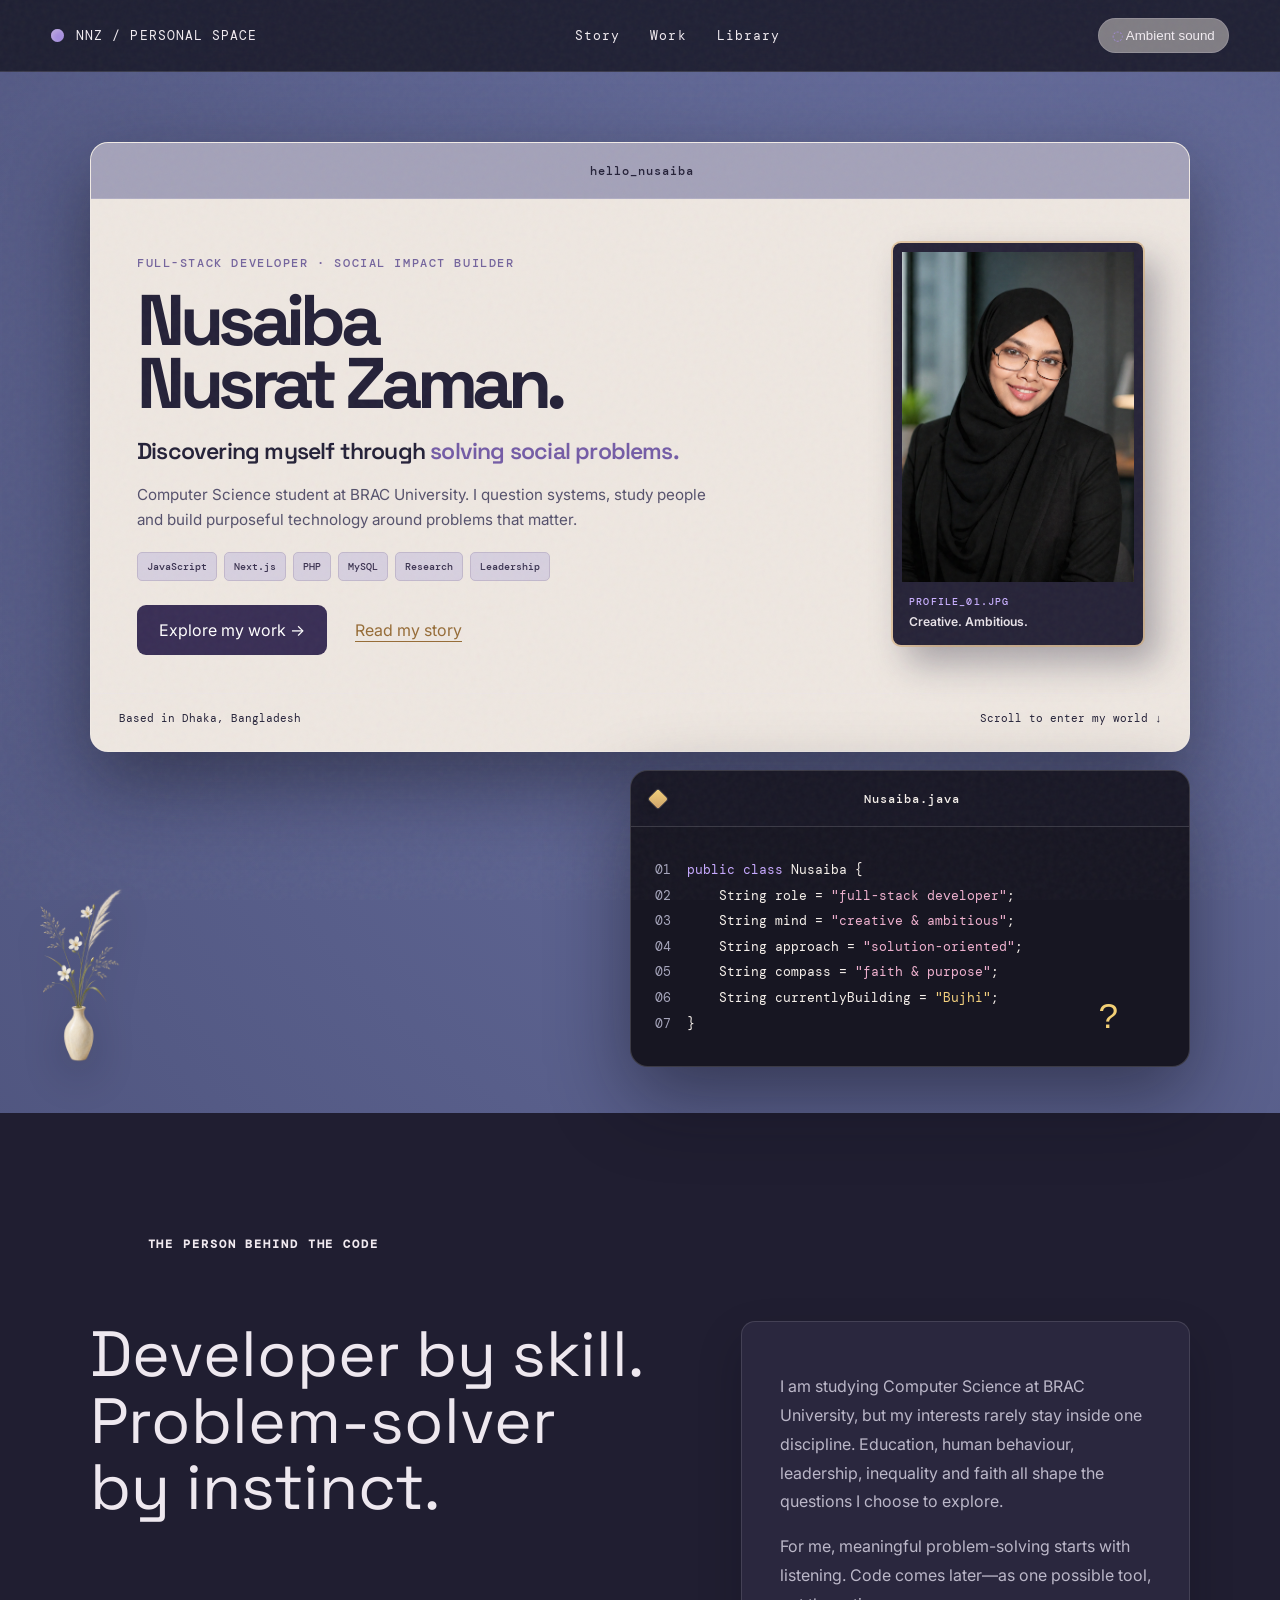
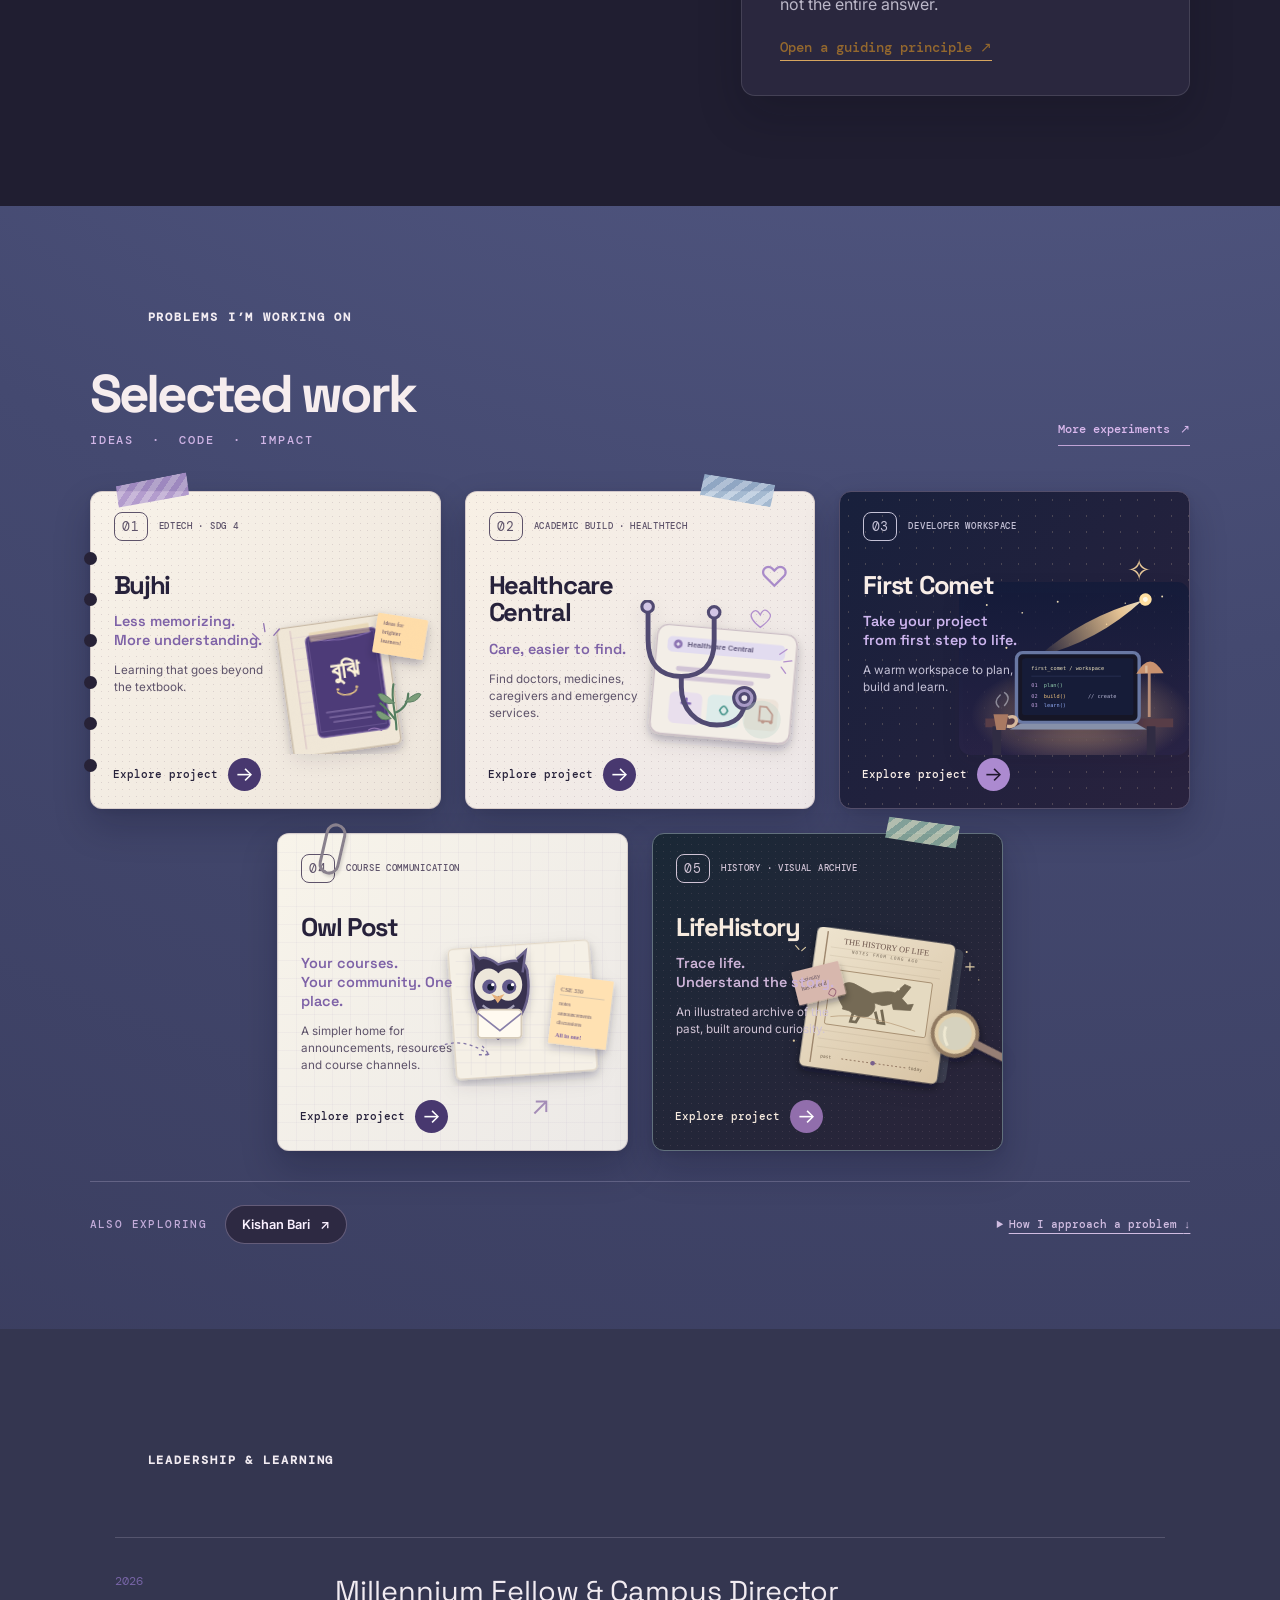
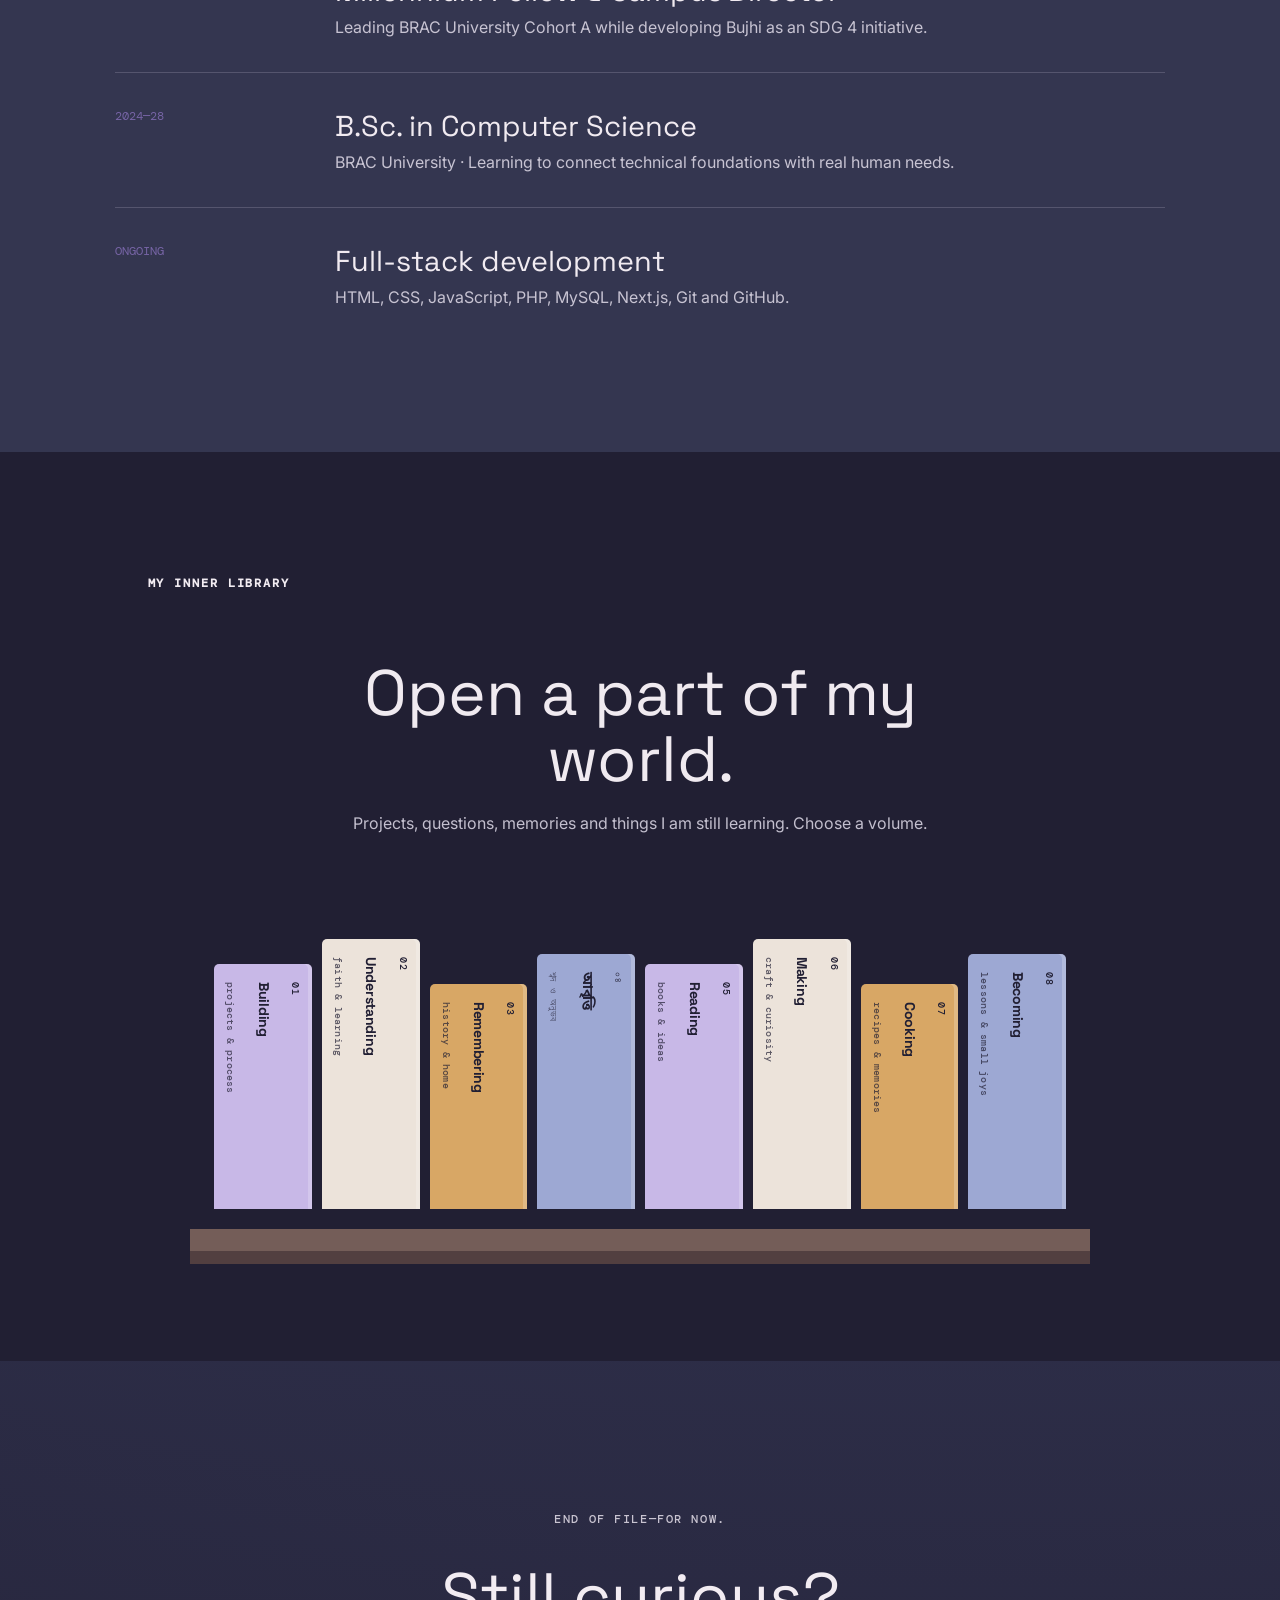
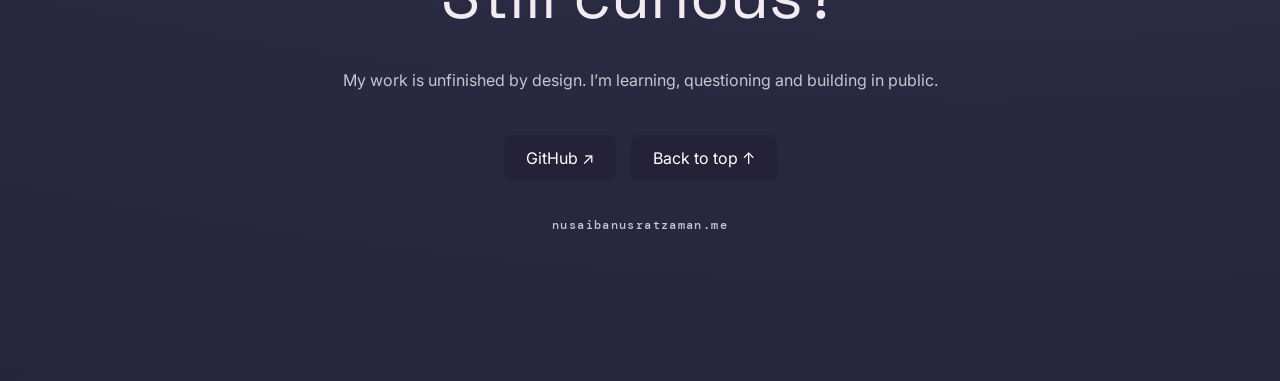
==== commit 7cc8d54e: "Remove scroll-reading indicator from index.html" ====
--- a/index.html
+++ b/index.html
@@ -23,11 +23,10 @@
   <link rel="preconnect" href="https://fonts.gstatic.com" crossorigin>
   <link href="https://fonts.googleapis.com/css2?family=DM+Mono:wght@400;500&family=Inter:wght@400;500;600;700;800&family=Noto+Sans+Bengali:wght@400;600;700&family=Space+Grotesk:wght@500;600;700&display=swap" rel="stylesheet">
   <link rel="stylesheet" href="styles.css">
-  <link rel="stylesheet" href="theme.css?v=section-label-3">
-  <link rel="stylesheet" href="work-scrapbook.css?v=4">
+  <link rel="stylesheet" href="theme.css?v=4">
+  <link rel="stylesheet" href="work-scrapbook.css?v=5">
 </head>
 <body>
-  <div class="scroll-progress" id="scrollProgress" aria-hidden="true"></div>
   <div class="grain" aria-hidden="true"></div>
   <header class="topbar">
     <a class="brand" href="#home" aria-label="Go home"><span class="orb"></span>NNZ / PERSONAL SPACE</a>
@@ -222,6 +221,6 @@
   </div>
   <script src="visitor-counter.js"></script>
   <script src="magic-effects.js?v=1"></script>
-  <script src="script.js?v=ambient-fix-1"></script>
+  <script src="script.js?v=no-indicator-1"></script>
 </body>
 </html>
